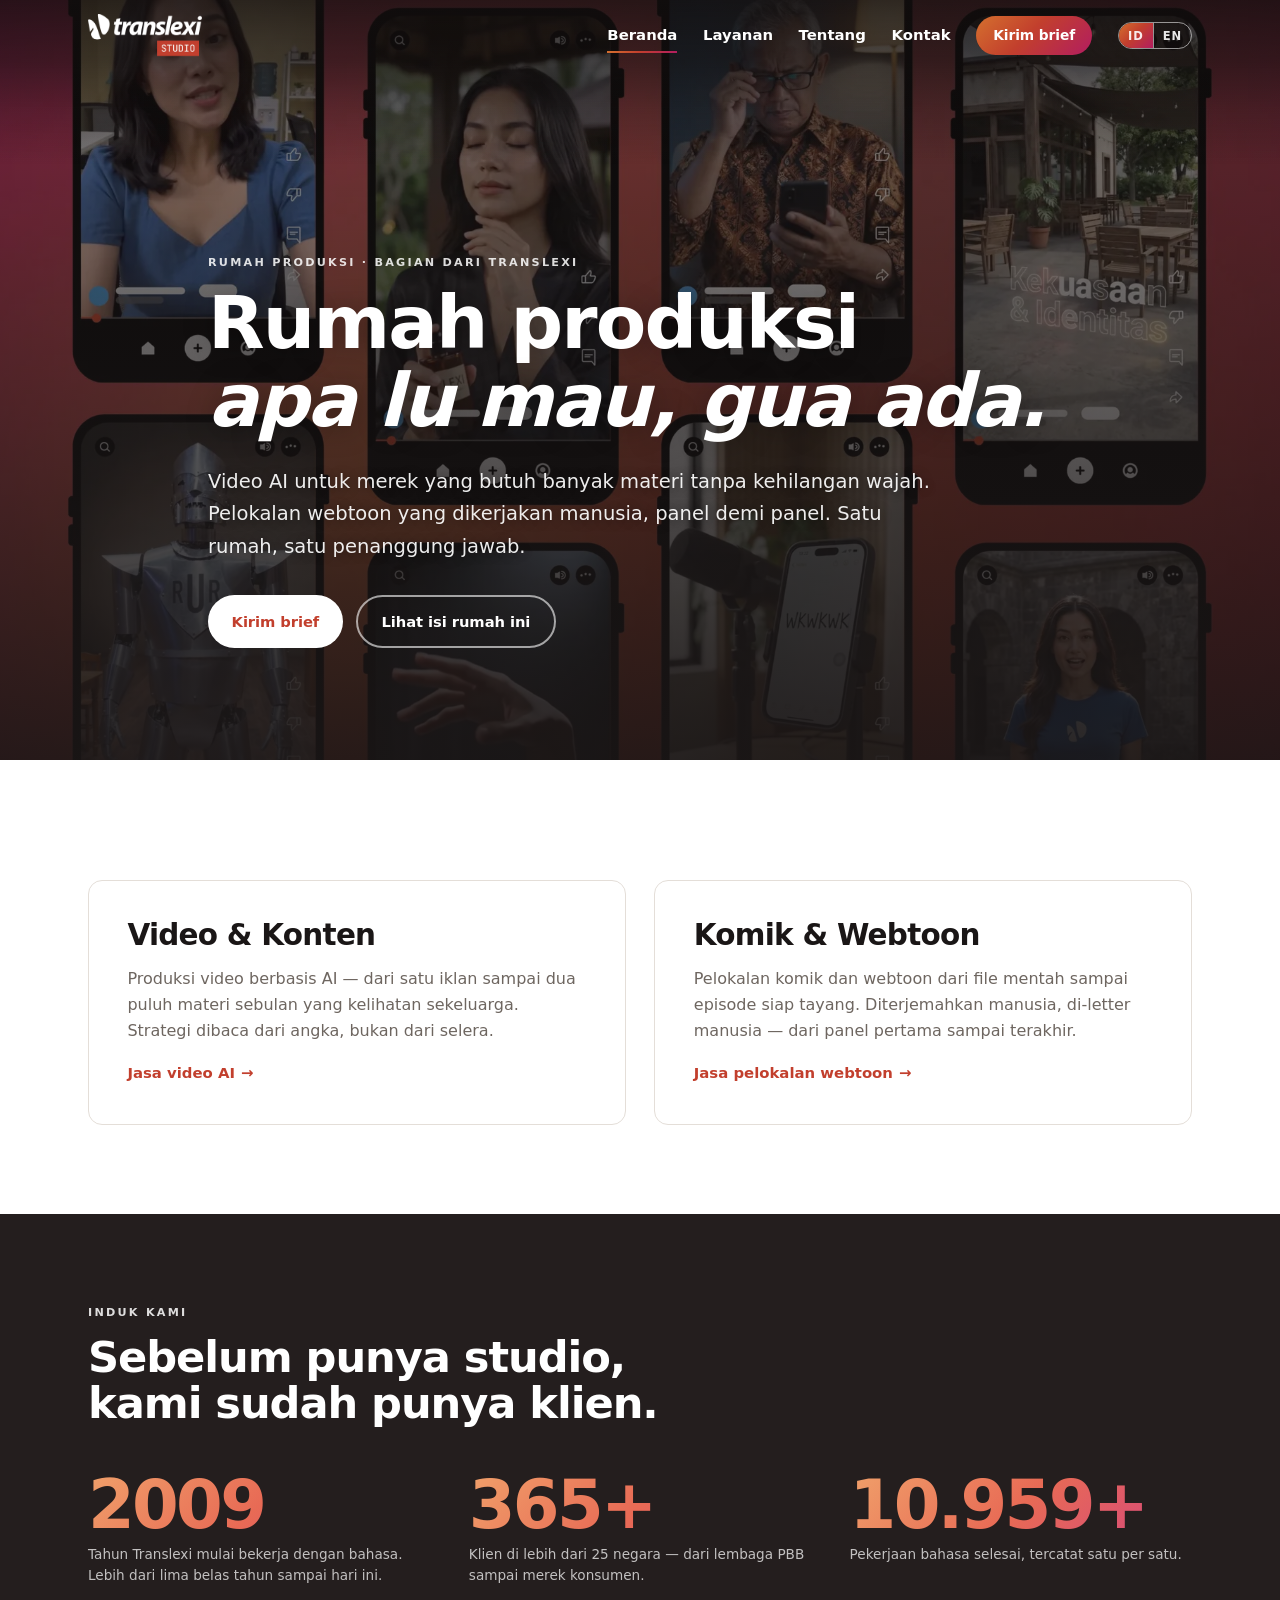
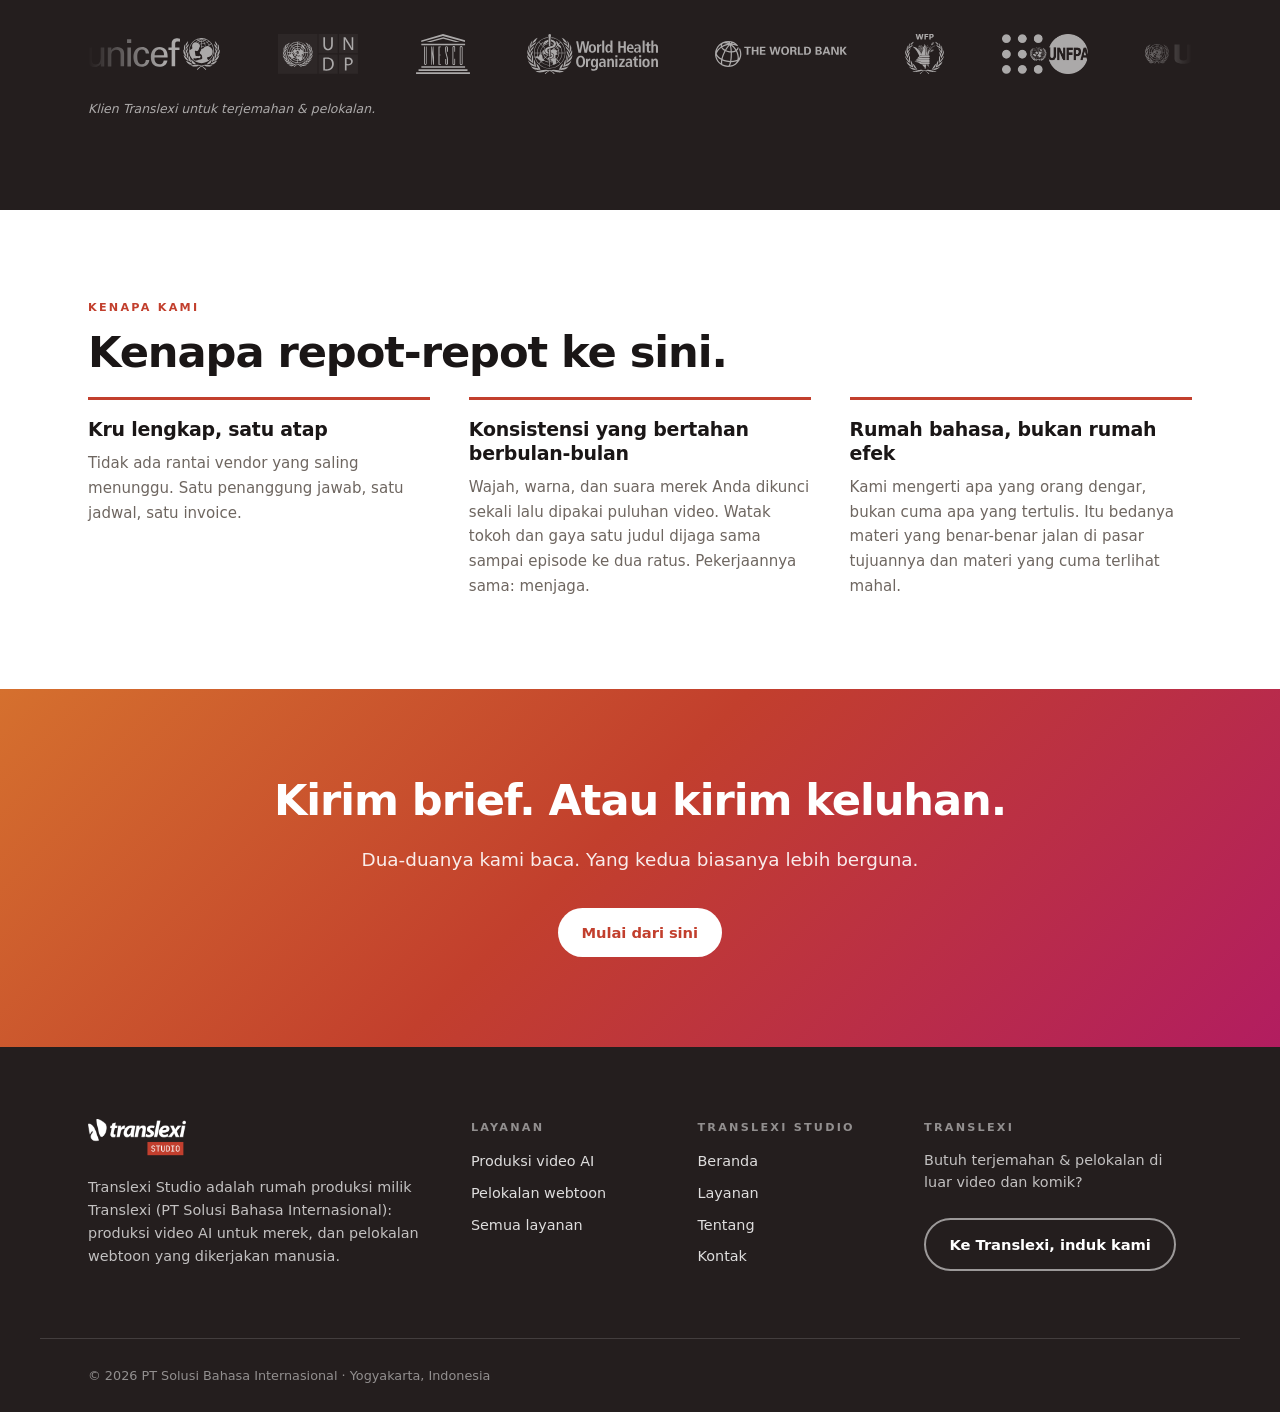
==== index.html @ 46f2ebe4 "deploy: b0332c9ca3ea638f3c6e0026c8ee06485042f31a translexi/studio@b0332c9ca3ea638f3c6e0026c8ee064850" ====
<!DOCTYPE html>
<html lang="id">
<head>
<meta charset="utf-8">
<meta name="viewport" content="width=device-width, initial-scale=1">
<title>Translexi Studio — Rumah Produksi Video AI & Pelokalan Webtoon</title>
<meta name="description" content="Rumah produksi di bawah Translexi: jasa produksi video AI untuk merek — iklan, konten sosial bulanan — dan pelokalan webtoon yang dikerjakan manusia.">
<link rel="canonical" href="https://studio.translexi.id/">
<link rel="alternate" hreflang="id" href="https://studio.translexi.id/">
<link rel="alternate" hreflang="en" href="https://studio.translexi.com/">
<link rel="alternate" hreflang="x-default" href="https://studio.translexi.com/">
<meta property="og:type" content="website">
<meta property="og:site_name" content="Translexi Studio">
<meta property="og:title" content="Translexi Studio — Rumah Produksi Video AI & Pelokalan Webtoon">
<meta property="og:description" content="Rumah produksi di bawah Translexi: jasa produksi video AI untuk merek — iklan, konten sosial bulanan — dan pelokalan webtoon yang dikerjakan manusia.">
<meta property="og:url" content="https://studio.translexi.id/">
<meta property="og:image" content="https://studio.translexi.id/assets/img/og-default.jpg">
<meta property="og:locale" content="id_ID">
<meta property="og:image:width" content="1200">
<meta property="og:image:height" content="630">
<meta property="og:image:alt" content="Translexi Studio — Rumah produksi video AI & pelokalan webtoon">
<meta name="twitter:card" content="summary_large_image">
<meta name="twitter:image" content="https://studio.translexi.id/assets/img/og-default.jpg">
<link rel="icon" type="image/png" href="/assets/img/favicon.png">
<link rel="preload" href="/assets/font/montserrat-var.woff2" as="font" type="font/woff2" crossorigin>
<script>document.documentElement.className+=" js"</script>
<link rel="stylesheet" href="/assets/css/site.css">
<script type="speculationrules">
{"prerender":[{"where":{"and":[{"href_matches":"/*"},{"not":{"href_matches":"/assets/*"}}]},"eagerness":"moderate"}]}
</script>
<script type="application/ld+json">{"@context":"https://schema.org","@graph":[{"@type":"Organization","@id":"https://studio.translexi.id/#organization","name":"Translexi Studio","url":"https://studio.translexi.id/","description":"Rumah produksi video AI & pelokalan webtoon","logo":"https://studio.translexi.id/assets/logo/studio.svg","parentOrganization":{"@type":"Organization","name":"PT Solusi Bahasa Internasional","alternateName":"Translexi","url":"https://translexi.id"},"address":{"@type":"PostalAddress","addressLocality":"Yogyakarta","addressCountry":"ID"},"email":"business@translexi.com","telephone":"+62 274 2884 924","areaServed":"Worldwide","knowsLanguage":["id","en","ko","fr","es"],"sameAs":["https://www.instagram.com/translexi.id/","https://translexi.id"],"image":"https://studio.translexi.id/assets/img/og-default.jpg","inLanguage":"id"}]}</script>
</head>
<body class="hal-hero">
<a class="lompat" href="#isi">Langsung ke isi</a>
<header class="nav" id="nav">
  <div class="wadah nav__baris">
    <a class="nav__logo" href="/" aria-label="Translexi Studio">
      <img class="nav__logo--gelap" src="/assets/logo/studio-dark.webp" alt="Translexi Studio" width="1200" height="463">
<img class="nav__logo--terang" src="/assets/logo/studio.webp" alt="" aria-hidden="true" width="1200" height="463">    </a>
    <nav class="nav__menu" id="menu" aria-label="Navigasi">
      <a href="/" aria-current="page">Beranda</a>
      <a href="/layanan/">Layanan</a>
      <a href="/tentang/">Tentang</a>
      <a href="/kontak/">Kontak</a>
      <a class="tombol tombol--isi nav__cta" href="/kontak/">Kirim brief</a>
      <div class="bahasa" role="group" aria-label="Pilih bahasa">
        <a href="https://studio.translexi.id/" hreflang="id" lang="id" aria-current="true">ID</a>
        <a href="https://studio.translexi.com/" hreflang="en" lang="en">EN</a>
      </div>
    </nav>
    <button class="nav__burger" id="burger" aria-expanded="false" aria-controls="menu" aria-label="Menu"><span></span><span></span><span></span></button>
  </div>
</header>
<main id="isi">

<section class="hero">
  <video class="hero__video" poster="/assets/img/hero-poster.webp" autoplay muted loop playsinline preload="metadata" aria-hidden="true">
    <source src="/assets/video/hero.mp4" type="video/mp4">
  </video>
  <div class="hero__tirai"></div>
  <div class="wadah hero__isi">
    <p class="eyebrow eyebrow--terang">Rumah produksi · bagian dari Translexi</p>
    <h1 class="hero__judul">Rumah produksi<br><em>apa lu mau, gua ada.</em></h1>
    <p class="hero__sub">Video AI untuk merek yang butuh banyak materi tanpa kehilangan wajah. Pelokalan webtoon yang dikerjakan manusia, panel demi panel. Satu rumah, satu penanggung jawab.</p>
    <div class="hero__aksi">
      <a class="tombol tombol--terang" href="/kontak/">Kirim brief</a>
      <a class="tombol tombol--hantu" href="/layanan/">Lihat isi rumah ini</a>
    </div>
  </div>
</section>

<section class="bagian divisi-duo">
  <div class="wadah">
    <p class="eyebrow reveal">Dua divisi, satu standar</p>
    <div class="duo">
      <a class="duo__kartu reveal" href="/layanan/video-ai/">
        <h2>Video & Konten</h2>
        <p>Produksi video berbasis AI — dari satu iklan sampai dua puluh materi sebulan yang kelihatan sekeluarga. Strategi dibaca dari angka, bukan dari selera.</p>
        <span class="duo__cta">Jasa video AI <i aria-hidden="true">→</i></span>
      </a>
      <a class="duo__kartu reveal" href="/layanan/pelokalan-webtoon/">
        <h2>Komik & Webtoon</h2>
        <p>Pelokalan komik dan webtoon dari file mentah sampai episode siap tayang. Diterjemahkan manusia, di-letter manusia — dari panel pertama sampai terakhir.</p>
        <span class="duo__cta">Jasa pelokalan webtoon <i aria-hidden="true">→</i></span>
      </a>
    </div>
  </div>
</section>

<section class="bagian bagian--gelap induk">
  <div class="wadah">
    <p class="eyebrow eyebrow--terang reveal">Induk kami</p>
    <h2 class="reveal">Sebelum punya studio,<br>kami sudah punya klien.</h2>
    <div class="angka-trio">
  <div class="angka reveal">
    <p class="angka__n" data-hitung>2009</p>
    <p class="angka__l">Tahun Translexi mulai bekerja dengan bahasa. Lebih dari lima belas tahun sampai hari ini.</p>
  </div>
  <div class="angka reveal">
    <p class="angka__n" data-hitung>400+</p>
    <p class="angka__l">Klien di lebih dari 25 negara — dari lembaga PBB sampai merek konsumen.</p>
  </div>
  <div class="angka reveal">
    <p class="angka__n" data-hitung>12.000+</p>
    <p class="angka__l">Pekerjaan bahasa selesai, tercatat satu per satu.</p>
  </div>
</div>

    <div class="marquee">
  <div class="marquee__bingkai" aria-label="Klien Translexi untuk terjemahan & pelokalan.">
    <div class="marquee__jalur">
      <div class="marquee__set">
        <img src="/assets/img/clients/unicef.svg" alt="UNICEF"
             decoding="async" height="40" width="120">
        <img src="/assets/img/clients/undp.svg" alt="UNDP"
             decoding="async" height="40" width="120">
        <img src="/assets/img/clients/unesco.svg" alt="UNESCO"
             decoding="async" height="40" width="120">
        <img src="/assets/img/clients/who.svg" alt="WHO"
             decoding="async" height="40" width="120">
        <img src="/assets/img/clients/worldbank.svg" alt="World Bank"
             decoding="async" height="40" width="120">
        <img src="/assets/img/clients/wfp.svg" alt="WFP"
             decoding="async" height="40" width="120">
        <img src="/assets/img/clients/unfpa.webp" alt="UNFPA"
             decoding="async" height="40" width="120">
        <img src="/assets/img/clients/unops.svg" alt="UNOPS"
             decoding="async" height="40" width="120">
        <img src="/assets/img/clients/giz.svg" alt="GIZ"
             decoding="async" height="40" width="120">
        <img src="/assets/img/clients/johnson.svg" alt="Johnson & Johnson"
             decoding="async" height="40" width="120">
        <img src="/assets/img/clients/clarins.svg" alt="Clarins"
             decoding="async" height="40" width="120">
        <img src="/assets/img/clients/chanel.svg" alt="Chanel"
             decoding="async" height="40" width="120">
        <img src="/assets/img/clients/gilead.svg" alt="Gilead Sciences"
             decoding="async" height="40" width="120">
        <img src="/assets/img/clients/grab.svg" alt="Grab"
             decoding="async" height="40" width="120">
        <img src="/assets/img/clients/toyota.svg" alt="Toyota"
             decoding="async" height="40" width="120">
        <img src="/assets/img/clients/autodesk.svg" alt="Autodesk"
             decoding="async" height="40" width="120">
        <img src="/assets/img/clients/harley.svg" alt="Harley-Davidson"
             decoding="async" height="40" width="120">
        <img src="/assets/img/clients/shimano.svg" alt="Shimano"
             decoding="async" height="40" width="120">
        <img src="/assets/img/clients/astra.svg" alt="Astra"
             decoding="async" height="40" width="120">
      </div>
      <div class="marquee__set" aria-hidden="true">
        <img src="/assets/img/clients/unicef.svg" alt=""
             decoding="async" height="40" width="120">
        <img src="/assets/img/clients/undp.svg" alt=""
             decoding="async" height="40" width="120">
        <img src="/assets/img/clients/unesco.svg" alt=""
             decoding="async" height="40" width="120">
        <img src="/assets/img/clients/who.svg" alt=""
             decoding="async" height="40" width="120">
        <img src="/assets/img/clients/worldbank.svg" alt=""
             decoding="async" height="40" width="120">
        <img src="/assets/img/clients/wfp.svg" alt=""
             decoding="async" height="40" width="120">
        <img src="/assets/img/clients/unfpa.webp" alt=""
             decoding="async" height="40" width="120">
        <img src="/assets/img/clients/unops.svg" alt=""
             decoding="async" height="40" width="120">
        <img src="/assets/img/clients/giz.svg" alt=""
             decoding="async" height="40" width="120">
        <img src="/assets/img/clients/johnson.svg" alt=""
             decoding="async" height="40" width="120">
        <img src="/assets/img/clients/clarins.svg" alt=""
             decoding="async" height="40" width="120">
        <img src="/assets/img/clients/chanel.svg" alt=""
             decoding="async" height="40" width="120">
        <img src="/assets/img/clients/gilead.svg" alt=""
             decoding="async" height="40" width="120">
        <img src="/assets/img/clients/grab.svg" alt=""
             decoding="async" height="40" width="120">
        <img src="/assets/img/clients/toyota.svg" alt=""
             decoding="async" height="40" width="120">
        <img src="/assets/img/clients/autodesk.svg" alt=""
             decoding="async" height="40" width="120">
        <img src="/assets/img/clients/harley.svg" alt=""
             decoding="async" height="40" width="120">
        <img src="/assets/img/clients/shimano.svg" alt=""
             decoding="async" height="40" width="120">
        <img src="/assets/img/clients/astra.svg" alt=""
             decoding="async" height="40" width="120">
      </div>
    </div>
  </div>
  <p class="marquee__label">Klien Translexi untuk terjemahan & pelokalan.</p>
</div>

  </div>
</section>

<section class="bagian kenapa">
  <div class="wadah">
    <p class="eyebrow reveal">Kenapa kami</p>
    <h2 class="reveal">Kenapa repot-repot ke sini.</h2>
    <div class="tiga">
      <div class="tiga__blok reveal"><h3>Kru lengkap, satu atap</h3><p>Tidak ada rantai vendor yang saling menunggu. Satu penanggung jawab, satu jadwal, satu invoice.</p></div>
      <div class="tiga__blok reveal"><h3>Konsistensi yang bertahan berbulan-bulan</h3><p>Wajah, warna, dan suara merek Anda dikunci sekali lalu dipakai puluhan video. Watak tokoh dan gaya satu judul dijaga sama sampai episode ke dua ratus. Pekerjaannya sama: menjaga.</p></div>
      <div class="tiga__blok reveal"><h3>Rumah bahasa, bukan rumah efek</h3><p>Kami mengerti apa yang orang dengar, bukan cuma apa yang tertulis. Itu bedanya materi yang benar-benar jalan di pasar tujuannya dan materi yang cuma terlihat mahal.</p></div>
    </div>
  </div>
</section>

<section class="bagian bagian--api cta-band">
  <div class="wadah sempit tengah">
    <h2 class="reveal">Kirim brief. Atau kirim keluhan.</h2>
    <p class="cta-band__sub reveal">Dua-duanya kami baca. Yang kedua biasanya lebih berguna.</p>
    <a class="tombol tombol--terang reveal" href="/kontak/">Mulai dari sini</a>
  </div>
</section>

</main>
<footer class="kaki">
  <div class="wadah kaki__grid">
    <div class="kaki__brand">
      <img src="/assets/logo/studio.webp" alt="Translexi Studio" width="1200" height="463">
      <p>Translexi Studio adalah rumah produksi milik Translexi (PT Solusi Bahasa Internasional): produksi video AI untuk merek, dan pelokalan webtoon yang dikerjakan manusia.</p>
    </div>
    <div class="kaki__kolom">
      <p class="eyebrow">Layanan</p>
      <a href="/layanan/video-ai/">Produksi video AI</a>
      <a href="/layanan/pelokalan-webtoon/">Pelokalan webtoon</a>
      <a href="/layanan/">Semua layanan</a>
    </div>
    <div class="kaki__kolom">
      <p class="eyebrow">Translexi Studio</p>
<a href="/">Beranda</a><a href="/layanan/">Layanan</a><a href="/tentang/">Tentang</a><a href="/kontak/">Kontak</a>    </div>
    <div class="kaki__kolom kaki__induk">
      <p class="eyebrow">Translexi</p>
      <p>Butuh terjemahan & pelokalan di luar video dan komik?</p>
      <a class="tombol tombol--garis" href="https://translexi.id" rel="noopener">Ke Translexi, induk kami</a>
    </div>
  </div>
  <div class="wadah kaki__legal"><p>© 2026 PT Solusi Bahasa Internasional · Yogyakarta, Indonesia</p></div>
</footer>
<script src="/assets/js/site.js" defer></script>
</body>
</html>
---- assets/css/site.css ----
/* ============================================================
   TRANSLEXI STUDIO — site.css
   Token diwarisi dari company profile (gradien api, arang, Montserrat).
   ============================================================ */

@font-face{font-family:'Montserrat';font-style:normal;font-weight:100 900;font-display:swap;
  src:url('/assets/font/montserrat-var.woff2') format('woff2')}
@font-face{font-family:'Montserrat';font-style:italic;font-weight:800;font-display:swap;
  src:url('/assets/font/montserrat-800-italic.woff2') format('woff2')}

:root{
  --api-oranye:#D5702E; --api-merah:#C23F2D; --api-magenta:#B21D60;
  --api:linear-gradient(135deg,var(--api-oranye) 0%,var(--api-merah) 46%,var(--api-magenta) 100%);
  --arang:#241E1E; --tinta:#1A1616; --abu-teks:#6E6660; --abu-garis:#E4DED8;
  --kertas:#FFFFFF; --kertas-hangat:#F7F3EF;
  --wadah:1200px; --sempit:840px;
  --r:14px; --r-kecil:8px;
  --ease:cubic-bezier(.22,.61,.36,1);
  --bayang:0 1px 2px rgba(36,30,30,.04),0 8px 24px rgba(36,30,30,.06);
  --bayang-angkat:0 2px 4px rgba(36,30,30,.06),0 18px 40px rgba(36,30,30,.12);
}

*,*::before,*::after{box-sizing:border-box}
html{-webkit-text-size-adjust:100%;scroll-behavior:smooth}
body{margin:0;font-family:'Montserrat',system-ui,sans-serif;color:var(--tinta);
  background:var(--kertas);font-size:16px;line-height:1.65;-webkit-font-smoothing:antialiased;
  overflow-x:hidden}
img,svg,video{max-width:100%;display:block}
a{color:inherit;text-decoration:none}
h1,h2,h3{margin:0 0 .5em;line-height:1.06;letter-spacing:-.025em;font-weight:800}
h1{font-size:clamp(2.1rem,1.35rem + 3.1vw,3.85rem)}
h2{font-size:clamp(1.65rem,1.15rem + 2.1vw,2.7rem)}
h3{font-size:clamp(1.02rem,.96rem + .28vw,1.2rem);letter-spacing:-.012em;line-height:1.25}
p{margin:0 0 1em}
ol,ul{margin:0;padding:0;list-style:none}

.wadah{width:100%;max-width:var(--wadah);margin-inline:auto;padding-inline:clamp(20px,5vw,48px)}
.wadah.sempit{max-width:var(--sempit)}
.tengah{text-align:center}
.eyebrow{font-size:.7rem;font-weight:700;text-transform:uppercase;letter-spacing:.2em;
  color:var(--api-merah);margin-bottom:1.1em}
.eyebrow--terang{color:rgba(255,255,255,.85)}
.catatan{font-size:.85rem;color:var(--abu-teks);line-height:1.6}
.kotak{display:inline-flex;align-items:center;justify-content:center;min-width:2.1em;height:1.9em;
  padding:0 .6em;background:var(--arang);color:#fff;font-size:.68rem;font-weight:700;
  letter-spacing:.14em;border-radius:4px;margin-bottom:.9em}
.pita{height:5px;width:120px;border:0;margin:2.2rem 0;border-radius:99px;background:var(--api)}
.lompat{position:absolute;left:-9999px;top:0;background:var(--arang);color:#fff;padding:.8em 1.2em;z-index:200}
.lompat:focus{left:8px;top:8px}
:focus-visible{outline:3px solid var(--api-merah);outline-offset:3px;border-radius:3px}

/* ---------- Tombol ---------- */
.tombol{display:inline-flex;align-items:center;justify-content:center;gap:.5em;
  padding:.85em 1.6em;border-radius:99px;font-weight:700;font-size:.92rem;letter-spacing:-.005em;
  transition:transform .25s var(--ease),box-shadow .25s var(--ease),background-color .25s var(--ease),color .25s var(--ease);
  will-change:transform}
.tombol--isi{background:var(--api-merah);color:#fff;background-image:var(--api)}
.tombol--isi:hover{transform:translateY(-2px);box-shadow:0 10px 26px rgba(194,63,45,.32)}
.tombol--terang{background:#fff;color:var(--api-merah)}
.tombol--terang:hover{transform:translateY(-2px);box-shadow:0 10px 30px rgba(0,0,0,.18)}
.tombol--hantu{border:2px solid rgba(255,255,255,.6);color:#fff}
.tombol--hantu:hover{background:rgba(255,255,255,.14);border-color:#fff;transform:translateY(-2px)}
.tombol--garis{border:2px solid var(--arang);color:var(--arang)}
.tombol--garis:hover{background:var(--arang);color:#fff;transform:translateY(-2px)}
.tombol--besar{padding:1.05em 2em;font-size:1rem}

/* ---------- Nav ---------- */
.nav{position:sticky;top:0;z-index:100;background:rgba(255,255,255,.86);
  backdrop-filter:saturate(180%) blur(14px);-webkit-backdrop-filter:saturate(180%) blur(14px);
  border-bottom:1px solid transparent;transition:border-color .3s,box-shadow .3s,padding .3s}
.nav.nav--gulir,.nav.nav--padat{border-bottom-color:var(--abu-garis);
  box-shadow:0 4px 20px rgba(36,30,30,.05)}
.nav__baris{display:flex;align-items:center;justify-content:space-between;gap:1.5rem;
  padding-top:.85rem;padding-bottom:.85rem;transition:padding .3s var(--ease)}
.nav--gulir .nav__baris,.nav--padat .nav__baris{padding-top:.55rem;padding-bottom:.55rem}
.nav__logo img{height:44px;width:auto;transition:height .3s var(--ease)}
.nav--gulir .nav__logo img,.nav--padat .nav__logo img{height:36px}
.nav__menu{display:flex;align-items:center;gap:clamp(1rem,2vw,2rem)}
.nav__menu>a:not(.tombol){position:relative;font-size:.93rem;font-weight:600;padding:.35em 0;color:var(--tinta)}
.nav__menu>a:not(.tombol)::after{content:'';position:absolute;left:0;bottom:0;height:2px;width:100%;
  background:var(--api);transform:scaleX(0);transform-origin:right;transition:transform .35s var(--ease)}
.nav__menu>a:not(.tombol):hover::after,.nav__menu>a[aria-current]::after{transform:scaleX(1);transform-origin:left}
.nav__menu>a[aria-current]{color:var(--api-merah)}
.nav__cta{padding:.6em 1.25em;font-size:.86rem}
/* Pemilih bahasa: menaut ke halaman padanan di domain sebelah (lihat alt_id/alt_en). */
.bahasa{display:inline-flex;align-items:center;border:1.5px solid var(--abu-garis);
  border-radius:99px;overflow:hidden;flex:none}
.bahasa a{padding:.4em .78em;font-size:.72rem;font-weight:700;letter-spacing:.08em;
  color:var(--abu-teks);line-height:1.4;transition:background-color .25s var(--ease),color .25s var(--ease)}
.bahasa a+a{border-left:1.5px solid var(--abu-garis)}
.bahasa a:hover{color:var(--api-merah);background:rgba(194,63,45,.07)}
.bahasa a[aria-current]{background-image:var(--api);color:#fff}
.bahasa a[aria-current]:hover{color:#fff}

.nav__burger{display:none;flex-direction:column;justify-content:center;gap:5px;width:44px;height:44px;
  background:none;border:0;cursor:pointer;padding:0}
.nav__burger span{display:block;height:2px;width:24px;background:var(--tinta);border-radius:2px;
  transition:transform .3s var(--ease),opacity .2s}
.nav__burger[aria-expanded="true"] span:nth-child(1){transform:translateY(7px) rotate(45deg)}
.nav__burger[aria-expanded="true"] span:nth-child(2){opacity:0}
.nav__burger[aria-expanded="true"] span:nth-child(3){transform:translateY(-7px) rotate(-45deg)}
.nav__logo--terang{display:none}

/* Halaman ber-hero: navbar melayang transparan di atas gambar, lalu memadat
   jadi putih saat digulir. Semua warna di dalamnya ikut berbalik agar tetap
   terbaca di atas hero yang gelap. */
body.hal-hero .nav{position:fixed;top:0;left:0;right:0;
  background:transparent;backdrop-filter:none;-webkit-backdrop-filter:none;
  border-bottom-color:transparent;box-shadow:none}
/* Tirai gradien: gelap di puncak, hilang sama sekali di bawah navbar. Tingginya
   sengaja melebihi navbar supaya batasnya tak pernah terlihat sebagai garis —
   terbaca sebagai bayangan alami di gambar, bukan sebagai bilah yang menutup. */
body.hal-hero .nav::before{content:'';position:absolute;inset:0 0 auto;height:230%;
  pointer-events:none;transition:opacity .4s var(--ease);
  background:linear-gradient(180deg,rgba(18,14,14,.78) 0%,rgba(18,14,14,.55) 38%,
    rgba(18,14,14,.24) 68%,transparent 100%)}
body.hal-hero .nav.nav--padat::before{opacity:0}
.nav__baris{position:relative;z-index:1}
body.hal-hero .nav.nav--padat{background:rgba(255,255,255,.9);
  backdrop-filter:saturate(180%) blur(14px);-webkit-backdrop-filter:saturate(180%) blur(14px);
  border-bottom-color:var(--abu-garis);box-shadow:0 4px 20px rgba(36,30,30,.05)}
body.hal-hero .hero{padding-top:calc(var(--nav-h,74px) + clamp(3rem,8vw,5.5rem))}

body.hal-hero .nav:not(.nav--padat) .nav__logo--gelap{display:none}
body.hal-hero .nav:not(.nav--padat) .nav__logo--terang{display:block}
body.hal-hero .nav:not(.nav--padat) .nav__menu>a:not(.tombol){color:#fff}
body.hal-hero .nav:not(.nav--padat) .nav__menu>a[aria-current]{color:#fff}
body.hal-hero .nav:not(.nav--padat) .bahasa{border-color:rgba(255,255,255,.55)}
body.hal-hero .nav:not(.nav--padat) .bahasa a{color:rgba(255,255,255,.9)}
body.hal-hero .nav:not(.nav--padat) .bahasa a+a{border-left-color:rgba(255,255,255,.55)}
body.hal-hero .nav:not(.nav--padat) .bahasa a:hover{color:#fff;background:rgba(255,255,255,.18)}
body.hal-hero .nav:not(.nav--padat) .nav__burger span{background:#fff}

/* ---------- Bagian ---------- */
.bagian{padding-block:clamp(3.5rem,7vw,6.5rem)}
.bagian--kertas{background:var(--kertas-hangat)}
.bagian--gelap{background:var(--arang);color:#fff}
.bagian--gelap h2,.bagian--gelap h3{color:#fff}
.bagian--api{background-image:var(--api);color:#fff}
.bagian--api h2,.bagian--api h3{color:#fff}

/* ---------- Hero ---------- */
.hero{position:relative;display:flex;align-items:flex-end;min-height:min(88vh,760px);
  padding-block:clamp(4rem,10vw,7rem);overflow:hidden;background:var(--arang);color:#fff}
.hero__video{position:absolute;inset:0;width:100%;height:100%;object-fit:cover;z-index:0}
.hero__tirai{position:absolute;inset:0;z-index:1;
  background:linear-gradient(180deg,rgba(26,22,22,.42) 0%,rgba(26,22,22,.66) 44%,rgba(26,22,22,.93) 100%)}
.hero__isi{position:relative;z-index:2;max-width:960px}
.hero__judul{font-size:clamp(2.35rem,1.15rem + 5vw,4.6rem);margin-bottom:.35em;
  text-shadow:0 2px 30px rgba(0,0,0,.3)}
.hero__judul em{font-style:italic;font-weight:800}
.hero__sub{font-size:clamp(1rem,.94rem + .45vw,1.22rem);max-width:60ch;color:rgba(255,255,255,.92);
  margin-bottom:2rem;text-shadow:0 1px 12px rgba(0,0,0,.45)}
.hero__aksi{display:flex;flex-wrap:wrap;gap:.85rem}

/* ---------- Kepala halaman ---------- */
.kepala{padding-top:clamp(3rem,6vw,5.5rem);padding-bottom:clamp(1.5rem,3vw,2.5rem)}
.kepala--api{background-image:var(--api);color:#fff;
  padding-bottom:clamp(3rem,6vw,5rem)}
.kepala--api h1{color:#fff}
.kepala--divisi h1{max-width:18ch}
.remah{display:flex;flex-wrap:wrap;align-items:center;gap:.5em;margin-bottom:1.2rem;
  font-size:.78rem;color:var(--abu-teks)}
.remah a{transition:color .25s}
.remah a:hover{color:var(--api-merah);text-decoration:underline;text-underline-offset:3px}
.remah span[aria-hidden]{opacity:.45}
.remah [aria-current]{color:var(--tinta);font-weight:600}
.kepala__intro{font-size:clamp(1rem,.95rem + .35vw,1.16rem);color:var(--abu-teks);max-width:65ch}
.kepala--api .kepala__intro{color:rgba(255,255,255,.9)}

.kepala + .bagian{padding-top:clamp(2rem,4vw,3.2rem)}

/* ---------- Duo divisi (home) ---------- */
.duo{display:grid;grid-template-columns:repeat(2,1fr);gap:clamp(1rem,2.5vw,1.8rem)}
.duo__kartu{position:relative;display:flex;flex-direction:column;padding:clamp(1.6rem,3vw,2.4rem);
  border:1px solid var(--abu-garis);border-radius:var(--r);background:#fff;overflow:hidden;
  transition:transform .35s var(--ease),box-shadow .35s var(--ease),border-color .35s}
.duo__kartu::before{content:'';position:absolute;inset:0 0 auto;height:4px;background:var(--api);
  transform:scaleX(0);transform-origin:left;transition:transform .45s var(--ease)}
.duo__kartu:hover{transform:translateY(-5px);box-shadow:var(--bayang-angkat);border-color:transparent}
.duo__kartu:hover::before{transform:scaleX(1)}
.duo__kartu h2{font-size:clamp(1.4rem,1.2rem + .8vw,1.9rem)}
.duo__kartu p{color:var(--abu-teks);flex:1}
.duo__cta{font-weight:700;color:var(--api-merah);font-size:.93rem;display:inline-flex;align-items:center;gap:.4em}
.duo__cta i{font-style:normal;transition:transform .3s var(--ease)}
.duo__kartu:hover .duo__cta i{transform:translateX(5px)}

/* ---------- Angka ---------- */
.angka-trio{display:grid;grid-template-columns:repeat(3,1fr);gap:clamp(1rem,3vw,2.5rem);
  margin-block:clamp(2rem,4vw,3rem)}
.angka__n{font-size:clamp(2.4rem,1.4rem + 3.6vw,4.2rem);font-weight:900;line-height:.95;
  letter-spacing:-.04em;margin-bottom:.35rem;
  background-image:var(--api);-webkit-background-clip:text;background-clip:text;color:transparent}
.bagian--gelap .angka__n{background-image:linear-gradient(135deg,#F0A06A 0%,#E86A55 50%,#D4467E 100%)}
.angka__l{font-size:.85rem;line-height:1.55;color:var(--abu-teks);margin:0}
.bagian--gelap .angka__l{color:rgba(255,255,255,.72)}

/* ---------- Marquee logo klien ---------- */
.marquee{margin-top:clamp(1.5rem,3vw,2.5rem)}
.marquee__bingkai{overflow:hidden;
  --tepi:linear-gradient(90deg,transparent,#000 7%,#000 93%,transparent);
  -webkit-mask-image:var(--tepi);mask-image:var(--tepi)}
.marquee__jalur{display:flex;width:max-content;animation:geser 46s linear infinite}
.marquee__bingkai:hover .marquee__jalur,
.marquee__bingkai:focus-within .marquee__jalur{animation-play-state:paused}
.marquee__set{display:flex;align-items:center;gap:clamp(2rem,4.5vw,4rem);
  padding-right:clamp(2rem,4.5vw,4rem)}
.marquee__set img{height:40px;width:auto;max-width:132px;object-fit:contain;flex:none;
  filter:brightness(0) invert(1);opacity:.62;
  transition:opacity .35s var(--ease),transform .35s var(--ease)}
.marquee__set img:hover{opacity:1;transform:scale(1.06)}
@keyframes geser{from{transform:translateX(0)}to{transform:translateX(-50%)}}
.marquee__label{margin:1.6rem 0 0;font-size:.78rem;color:rgba(255,255,255,.62);font-style:italic}
.bagian:not(.bagian--gelap) .marquee__set img{filter:grayscale(1);opacity:.55}
.bagian:not(.bagian--gelap) .marquee__set img:hover{filter:none;opacity:1}
.bagian:not(.bagian--gelap) .marquee__label{color:var(--abu-teks)}

/* ---------- Tiga blok ---------- */
.tiga{display:grid;grid-template-columns:repeat(3,1fr);gap:clamp(1.4rem,3vw,2.6rem)}
.tiga__blok{border-top:3px solid var(--api-merah);padding-top:1.1rem}
.bagian--gelap .tiga__blok{border-top-color:rgba(255,255,255,.4)}
.tiga--nomor .tiga__blok{border-top:0;padding-top:0}
.tiga__blok p{color:var(--abu-teks);font-size:.94rem;margin:0}
.bagian--gelap .tiga__blok p{color:rgba(255,255,255,.78)}

/* ---------- Layanan (services) ---------- */
.kepala--besar h1{font-size:clamp(2.4rem,1.5rem + 3.6vw,4.2rem);max-width:14ch}
.kepala--besar .kepala__intro{font-size:clamp(1.05rem,.98rem + .45vw,1.25rem);max-width:56ch}
.bagian--rapat{padding-top:clamp(1.5rem,3vw,2.5rem)}

.divisi-kartu{position:relative;background:#fff;border:1px solid var(--abu-garis);
  border-radius:var(--r);padding:clamp(1.6rem,3.4vw,2.8rem);overflow:hidden;
  transition:box-shadow .4s var(--ease),border-color .4s var(--ease)}
.divisi-kartu::before{content:'';position:absolute;inset:0 0 auto;height:5px;background:var(--api)}
.divisi-kartu:hover{box-shadow:var(--bayang-angkat);border-color:transparent}
.divisi-kartu+.divisi-kartu{margin-top:clamp(1.2rem,2.5vw,2rem)}
.divisi-kartu__kepala{display:grid;grid-template-columns:auto 1fr;
  gap:clamp(1rem,2.5vw,2rem);align-items:start;padding-bottom:1.4rem;
  border-bottom:1px solid var(--abu-garis)}
.divisi-kartu__no{font-size:clamp(2.6rem,1.6rem + 3.4vw,4.4rem);font-weight:900;line-height:.85;
  letter-spacing:-.05em;background-image:var(--api);-webkit-background-clip:text;
  background-clip:text;color:transparent;opacity:.9}
.divisi-kartu__kepala h2{font-size:clamp(1.6rem,1.25rem + 1.6vw,2.4rem);margin-bottom:.25em}
.divisi-kartu__ket{margin:0;color:var(--abu-teks);font-size:clamp(.96rem,.93rem + .2vw,1.06rem);
  max-width:52ch}

.layanan-baris{margin:.4rem 0 0}
.layanan-baris li{display:grid;grid-template-columns:auto 1fr;gap:0 clamp(1rem,2.2vw,1.8rem);
  padding:1.15rem 0;border-bottom:1px solid var(--abu-garis);
  transition:padding-left .3s var(--ease)}
.layanan-baris li:hover{padding-left:.55rem}
.layanan-baris__no{font-size:.68rem;font-weight:700;letter-spacing:.14em;color:var(--api-merah);
  padding-top:.35em}
.layanan-baris h3{margin-bottom:.18em}
.layanan-baris p{margin:0;color:var(--abu-teks);font-size:.93rem}

.divisi-kartu__kaki{display:flex;flex-wrap:wrap;align-items:center;justify-content:space-between;
  gap:1.2rem;padding-top:1.6rem}
.divisi-kartu__bukti{margin:0;font-size:.86rem;color:var(--abu-teks);max-width:46ch;font-style:italic}
.divisi-kartu__kaki .tombol i{font-style:normal;transition:transform .3s var(--ease)}
.divisi-kartu__kaki .tombol:hover i{transform:translateX(4px)}

/* ---------- Meja (video sub-layanan) ---------- */
.meja{display:grid;grid-template-columns:repeat(2,1fr);gap:clamp(1.2rem,2.5vw,2rem)}
.meja__kartu{padding:clamp(1.4rem,2.6vw,2rem);border:1px solid var(--abu-garis);border-radius:var(--r);
  background:#fff;transition:transform .35s var(--ease),box-shadow .35s var(--ease)}
.meja__kartu:hover{transform:translateY(-4px);box-shadow:var(--bayang-angkat)}
.meja__kartu h2{font-size:clamp(1.15rem,1.05rem + .5vw,1.45rem)}
.meja__kartu p{color:var(--abu-teks);font-size:.94rem;margin:0}

/* ---------- Galeri ---------- */
.galeri__gulir{display:grid;grid-template-columns:repeat(6,1fr);
  gap:clamp(.8rem,1.6vw,1.2rem);margin-block:1.8rem}
.galeri__gulir>*{scroll-snap-align:start}
.galeri__grid{display:grid;grid-template-columns:repeat(2,1fr);gap:clamp(1rem,2vw,1.6rem);margin-block:1.8rem}
.kartu-video__bingkai{position:relative;aspect-ratio:9/16;border-radius:var(--r);overflow:hidden;
  background:linear-gradient(150deg,#EDE7E1,#DCD3CB);display:grid;place-items:center;
  transition:transform .35s var(--ease),box-shadow .35s var(--ease)}
.kartu-video:hover .kartu-video__bingkai{transform:translateY(-4px) scale(1.014);box-shadow:var(--bayang-angkat)}
.kartu-panel__bingkai{position:relative;aspect-ratio:4/3;border-radius:var(--r);overflow:hidden;
  background:linear-gradient(150deg,#EDE7E1,#DCD3CB);display:grid;place-items:center;
  transition:transform .35s var(--ease),box-shadow .35s var(--ease)}
.kartu-panel:hover .kartu-panel__bingkai{transform:translateY(-4px);box-shadow:var(--bayang-angkat)}
.ph{margin:0}
.ph__ikon{font-size:1.6rem;color:#fff;background:var(--api-merah);width:54px;height:54px;
  border-radius:50%;display:grid;place-items:center;background-image:var(--api);
  box-shadow:0 8px 22px rgba(194,63,45,.3);transition:transform .35s var(--ease)}
.kartu-video:hover .ph__ikon{transform:scale(1.12)}
.ph__label{position:absolute;bottom:10px;left:10px;font-size:.62rem;font-weight:700;letter-spacing:.14em;
  color:var(--abu-teks);background:rgba(255,255,255,.85);padding:.35em .7em;border-radius:4px}

/* ---------- Keluaran & beda ---------- */
.keluaran{margin-top:clamp(1.5rem,3vw,2.5rem);padding-top:1.6rem;border-top:1px solid var(--abu-garis)}
.keluaran__daftar{font-weight:700;font-size:clamp(1rem,.95rem + .4vw,1.18rem);line-height:1.6;margin:0}
.beda__kotak{background:var(--kertas-hangat);border-left:5px solid var(--api-merah);
  padding:clamp(1.4rem,3vw,2.2rem);border-radius:0 var(--r) var(--r) 0}
.beda__kotak p:last-child{margin:0;color:var(--abu-teks);font-size:.95rem}

/* ---------- Video proses webtoon ---------- */
.proses-video__grid{display:grid;grid-template-columns:1fr minmax(240px,340px);
  gap:clamp(1.5rem,4vw,3.5rem);align-items:center}
.proses-video__teks p{color:var(--abu-teks);margin:0}
.proses-video__bingkai video{width:100%;aspect-ratio:9/16;object-fit:cover;border-radius:var(--r);
  background:#000;box-shadow:var(--bayang-angkat)}

/* ---------- Proses (langkah) ---------- */
.proses__daftar{margin-top:clamp(1.6rem,3vw,2.4rem)}
.proses__baris{display:grid;grid-template-columns:auto 1fr;gap:.3rem clamp(1rem,2.5vw,2rem);
  padding:clamp(1rem,2vw,1.5rem) 0;border-top:1px solid rgba(255,255,255,.28)}
.proses__baris:first-child{border-top:0}
.proses__no{font-size:clamp(1.1rem,1rem + .5vw,1.5rem);font-weight:900;opacity:.55;letter-spacing:-.02em}
.proses__baris h3{display:flex;flex-wrap:wrap;align-items:center;gap:.7em;margin-bottom:.25em}
.proses__baris p{margin:0;color:rgba(255,255,255,.82);font-size:.94rem}
.proses__gate{font-size:.6rem;font-weight:700;letter-spacing:.14em;text-transform:uppercase;
  border:1.5px solid rgba(255,255,255,.75);padding:.35em .7em;border-radius:99px;white-space:nowrap}

/* ---------- FAQ ---------- */
.faq__daftar{margin-top:1.8rem}
.faq__item{border-top:1px solid var(--abu-garis)}
.faq__item:last-child{border-bottom:1px solid var(--abu-garis)}
.faq__item summary{list-style:none;cursor:pointer;padding:1.15rem 2.5rem 1.15rem 0;position:relative;
  font-weight:700;font-size:1.02rem;letter-spacing:-.012em;transition:color .25s}
.faq__item summary::-webkit-details-marker{display:none}
.faq__item summary:hover{color:var(--api-merah)}
.faq__item summary::after{content:'+';position:absolute;right:.3rem;top:50%;translate:0 -50%;
  font-size:1.5rem;font-weight:400;color:var(--api-merah);transition:rotate .3s var(--ease)}
.faq__item[open] summary::after{rotate:45deg}
.faq__item p{margin:0 0 1.3rem;color:var(--abu-teks);font-size:.95rem;max-width:70ch}

/* ---------- Jembatan (about) ---------- */
.jembatan__badan p{font-size:clamp(1rem,.95rem + .35vw,1.12rem)}
.jembatan__rumus{display:grid;grid-template-columns:repeat(2,1fr);gap:clamp(1.2rem,3vw,2.5rem)}
.rumus{font-size:clamp(1.1rem,1rem + .6vw,1.5rem);font-weight:800;letter-spacing:-.02em;margin:0}
.mitra{margin-top:clamp(2rem,4vw,3rem);padding-top:1.6rem;border-top:1px solid rgba(255,255,255,.2)}
.mitra__nama{font-size:.92rem;color:rgba(255,255,255,.8);margin:0}

/* ---------- Kru ---------- */
.pita-divisi{display:flex;align-items:center;gap:1rem;margin:clamp(2rem,4vw,3rem) 0 1.5rem}
.pita-divisi span{font-size:.7rem;font-weight:700;text-transform:uppercase;letter-spacing:.2em;
  color:var(--api-merah);white-space:nowrap}
.pita-divisi i{flex:1;height:2px;background:var(--api);opacity:.35;border-radius:99px}
.kru__grid{display:grid;grid-template-columns:repeat(3,1fr);gap:clamp(1.2rem,2.5vw,2rem)}
.kru__kartu{padding:1.4rem;border:1px solid var(--abu-garis);border-radius:var(--r);background:#fff;
  transition:transform .35s var(--ease),box-shadow .35s var(--ease),border-color .35s}
.kru__kartu:hover{transform:translateY(-4px);box-shadow:var(--bayang-angkat);border-color:transparent}
.kru__kartu p{margin:0;color:var(--abu-teks);font-size:.9rem}
.kru__kartu s{opacity:.55}

/* ---------- Silang (CTA induk) ---------- */
.silang__kotak{display:flex;flex-wrap:wrap;align-items:center;justify-content:space-between;
  gap:1.5rem;padding:clamp(1.6rem,3vw,2.4rem);background:var(--kertas-hangat);border-radius:var(--r)}
.silang__kotak h2{font-size:clamp(1.2rem,1.05rem + .7vw,1.6rem);margin-bottom:.3em}
.silang__kotak p{margin:0;color:var(--abu-teks);font-size:.94rem;max-width:58ch}
.silang__kotak>div{flex:1 1 320px}

/* ---------- CTA band ---------- */
.cta-band__sub{font-size:clamp(1rem,.95rem + .35vw,1.15rem);color:rgba(255,255,255,.9);
  max-width:52ch;margin-inline:auto;margin-bottom:2rem}

/* ---------- Kontak ---------- */
.kontak__grid{display:grid;grid-template-columns:1.05fr .95fr;gap:clamp(2rem,5vw,4.5rem);align-items:start}
.langkah{counter-reset:l;margin-bottom:2.2rem}
.langkah li{counter-increment:l;position:relative;padding:0 0 1.1rem 3rem;font-size:1.02rem}
.langkah li::before{content:counter(l,decimal-leading-zero);position:absolute;left:0;top:0;
  font-weight:900;font-size:.95rem;color:var(--api-merah);letter-spacing:.06em}
.kontak__brief{padding-top:1.5rem;margin-bottom:1.8rem;border-top:1px solid var(--abu-garis)}
.kontak__brief p:last-child{margin:0;color:var(--abu-teks);font-size:.94rem;max-width:60ch}
.kontak__utama{padding-top:1.6rem;border-top:1px solid var(--abu-garis)}
.kontak__utama .catatan{margin-top:1rem;max-width:46ch}
.kontak__daftar{display:grid;grid-template-columns:auto 1fr;gap:.9rem 1.5rem;margin:0 0 2.4rem;align-items:baseline}
.kontak__daftar dt{font-size:.68rem;font-weight:700;text-transform:uppercase;letter-spacing:.16em;
  color:var(--abu-teks)}
.kontak__daftar dd{margin:0;font-weight:700;font-size:1rem}
.kontak__daftar dd a{transition:color .25s}
.kontak__daftar dd a:hover{color:var(--api-merah)}
.kontak__qr{display:flex;align-items:center;gap:1.2rem;padding-top:1.6rem;border-top:1px solid var(--abu-garis)}
.kontak__qr svg{width:104px;height:104px;border-radius:var(--r-kecil);flex:none}
.kontak__qr .catatan{margin:0}

/* ---------- Footer ---------- */
.kaki{background:var(--arang);color:rgba(255,255,255,.72);padding-top:clamp(3rem,6vw,4.5rem);
  font-size:.9rem}
.kaki__grid{display:grid;grid-template-columns:1.5fr .8fr .8fr 1.2fr;gap:clamp(1.8rem,4vw,3rem)}
.kaki__brand img{height:38px;width:auto;margin-bottom:1.2rem}
.kaki__brand p{max-width:38ch;line-height:1.6}
.kaki__kolom{display:flex;flex-direction:column;align-items:flex-start;gap:.5rem}
.kaki__kolom .eyebrow{color:rgba(255,255,255,.5);margin:0 0 .3rem}
.kaki__kolom .eyebrow:not(:first-child){margin-top:1rem}
.kaki__kolom a:not(.tombol){color:rgba(255,255,255,.85);transition:color .25s}
.kaki__kolom a:not(.tombol):hover{color:#fff;text-decoration:underline;text-underline-offset:4px}
.kaki__induk p{margin-bottom:1rem;line-height:1.55}
.kaki__induk .tombol--garis{border-color:rgba(255,255,255,.55);color:#fff}
.kaki__induk .tombol--garis:hover{background:#fff;color:var(--arang);border-color:#fff}
.kaki__legal{margin-top:clamp(2.5rem,5vw,3.5rem);padding-block:1.6rem;
  border-top:1px solid rgba(255,255,255,.14)}
.kaki__legal p{margin:0;font-size:.8rem;color:rgba(255,255,255,.5)}

/* ---------- Reveal + view transition ---------- */
/* Animasi masuk hanya dipasang KALAU JavaScript hidup (kelas .js disuntik di
   <head>). Tanpa itu, .reveal tak pernah menyembunyikan apa pun — konten tidak
   boleh bergantung pada JS untuk sekadar terlihat. */
.js .reveal{opacity:0;transform:translateY(18px);
  transition:opacity .65s var(--ease),transform .65s var(--ease)}
.js .reveal.tampil{opacity:1;transform:none}
@view-transition{navigation:auto}
::view-transition-old(root){animation:keluar .18s ease both}
::view-transition-new(root){animation:masuk .3s var(--ease) both}
@keyframes keluar{to{opacity:0}}
@keyframes masuk{from{opacity:0;transform:translateY(8px)}}

/* ============================================================
   TABLET  ≤1024
   ============================================================ */
@media (max-width:1024px){
  .kaki__grid{grid-template-columns:1fr 1fr}
  .kaki__brand{grid-column:1/-1}
  .divisi-blok{grid-template-columns:1fr;gap:1.5rem}
  .kru__grid{grid-template-columns:repeat(2,1fr)}
  .proses-video__grid{grid-template-columns:1fr minmax(200px,280px)}
  .galeri__gulir{grid-template-columns:repeat(3,1fr)}
  .kontak__grid{grid-template-columns:1fr;gap:2.5rem}
  .kontak__kanan{padding-top:2rem;border-top:1px solid var(--abu-garis)}
}

/* ============================================================
   MOBILE  ≤720
   ============================================================ */
@media (max-width:720px){
  .nav__burger{display:flex}
  .nav__menu{position:fixed;inset:0 0 auto;top:var(--nav-h,62px);flex-direction:column;
    align-items:stretch;gap:0;background:#fff;border-bottom:1px solid var(--abu-garis);
    padding:.5rem clamp(20px,5vw,48px) 1.5rem;box-shadow:0 20px 40px rgba(36,30,30,.1);
    transform:translateY(-14px);opacity:0;visibility:hidden;
    transition:transform .3s var(--ease),opacity .25s,visibility .25s}
  .nav__menu.buka{transform:none;opacity:1;visibility:visible}
  .nav__menu>a:not(.tombol){padding:.95em 0;border-bottom:1px solid var(--abu-garis);font-size:1.05rem}
  .nav__menu>a:not(.tombol)::after{display:none}
  .nav__cta{margin-top:1.1rem;justify-content:center;padding:.9em 1.5em;font-size:.95rem}
  .bahasa{align-self:center;margin-top:1.1rem}
  .bahasa a{padding:.62em 1.15em;font-size:.8rem}

  .hero{min-height:auto;padding-top:clamp(3rem,12vw,4.5rem)}
  .hero__sub{font-size:1rem}
  .hero__aksi .tombol{flex:1 1 100%}

  .duo,.tiga,.meja,.galeri__grid,.jembatan__rumus,.kru__grid,.angka-trio{grid-template-columns:1fr}
  .angka-trio{gap:0}
  .angka{display:block;padding:1.15rem 0;border-top:1px solid rgba(255,255,255,.16)}
  .angka:first-child{border-top:0;padding-top:0}
  .angka__n{font-size:2.5rem;line-height:1;margin:0 0 .3rem}
  .angka__l{max-width:34ch}
  .bagian:not(.bagian--gelap) .angka{border-top-color:var(--abu-garis)}
  .proses-video__grid{grid-template-columns:1fr}
  .proses-video__bingkai{max-width:300px;margin-inline:auto}
  .galeri__gulir{grid-template-columns:none;grid-auto-flow:column;
    grid-auto-columns:min(62vw,220px);overflow-x:auto;scroll-snap-type:x mandatory;
    padding-bottom:1rem;scrollbar-width:thin}
  .proses__baris{grid-template-columns:1fr;gap:.15rem}
  .proses__no{font-size:.85rem;letter-spacing:.1em}
  .divisi-kartu__kepala{grid-template-columns:1fr;gap:.4rem}
  .divisi-kartu__no{font-size:2.2rem}
  .divisi-kartu__kaki{flex-direction:column;align-items:flex-start}
  .divisi-kartu__kaki .tombol{width:100%}
  .silang__kotak{flex-direction:column;align-items:flex-start}
  .silang__kotak .tombol{width:100%}
  .kontak__qr{flex-direction:column;align-items:flex-start}
  .kaki__grid{grid-template-columns:1fr;gap:2rem}
  .marquee__set{gap:2.2rem;padding-right:2.2rem}
  .marquee__set img{height:30px;max-width:110px}
  .marquee__jalur{animation-duration:34s}
}

/* ---------- Aksesibilitas gerak ---------- */
@media (prefers-reduced-motion:reduce){
  *,*::before,*::after{animation-duration:.001ms!important;animation-iteration-count:1!important;
    transition-duration:.001ms!important;scroll-behavior:auto!important}
  .js .reveal{opacity:1;transform:none}
  .marquee__jalur{animation:none;transform:none}
  .marquee__bingkai{-webkit-mask-image:none;mask-image:none;overflow-x:auto}
  @view-transition{navigation:none}
}

/* ---------- Cetak ---------- */
@media print{
  .nav,.kaki,.hero__video,.cta-band{display:none}
  body{color:#000}
  .bagian--api,.bagian--gelap{background:none!important;color:#000!important}
}
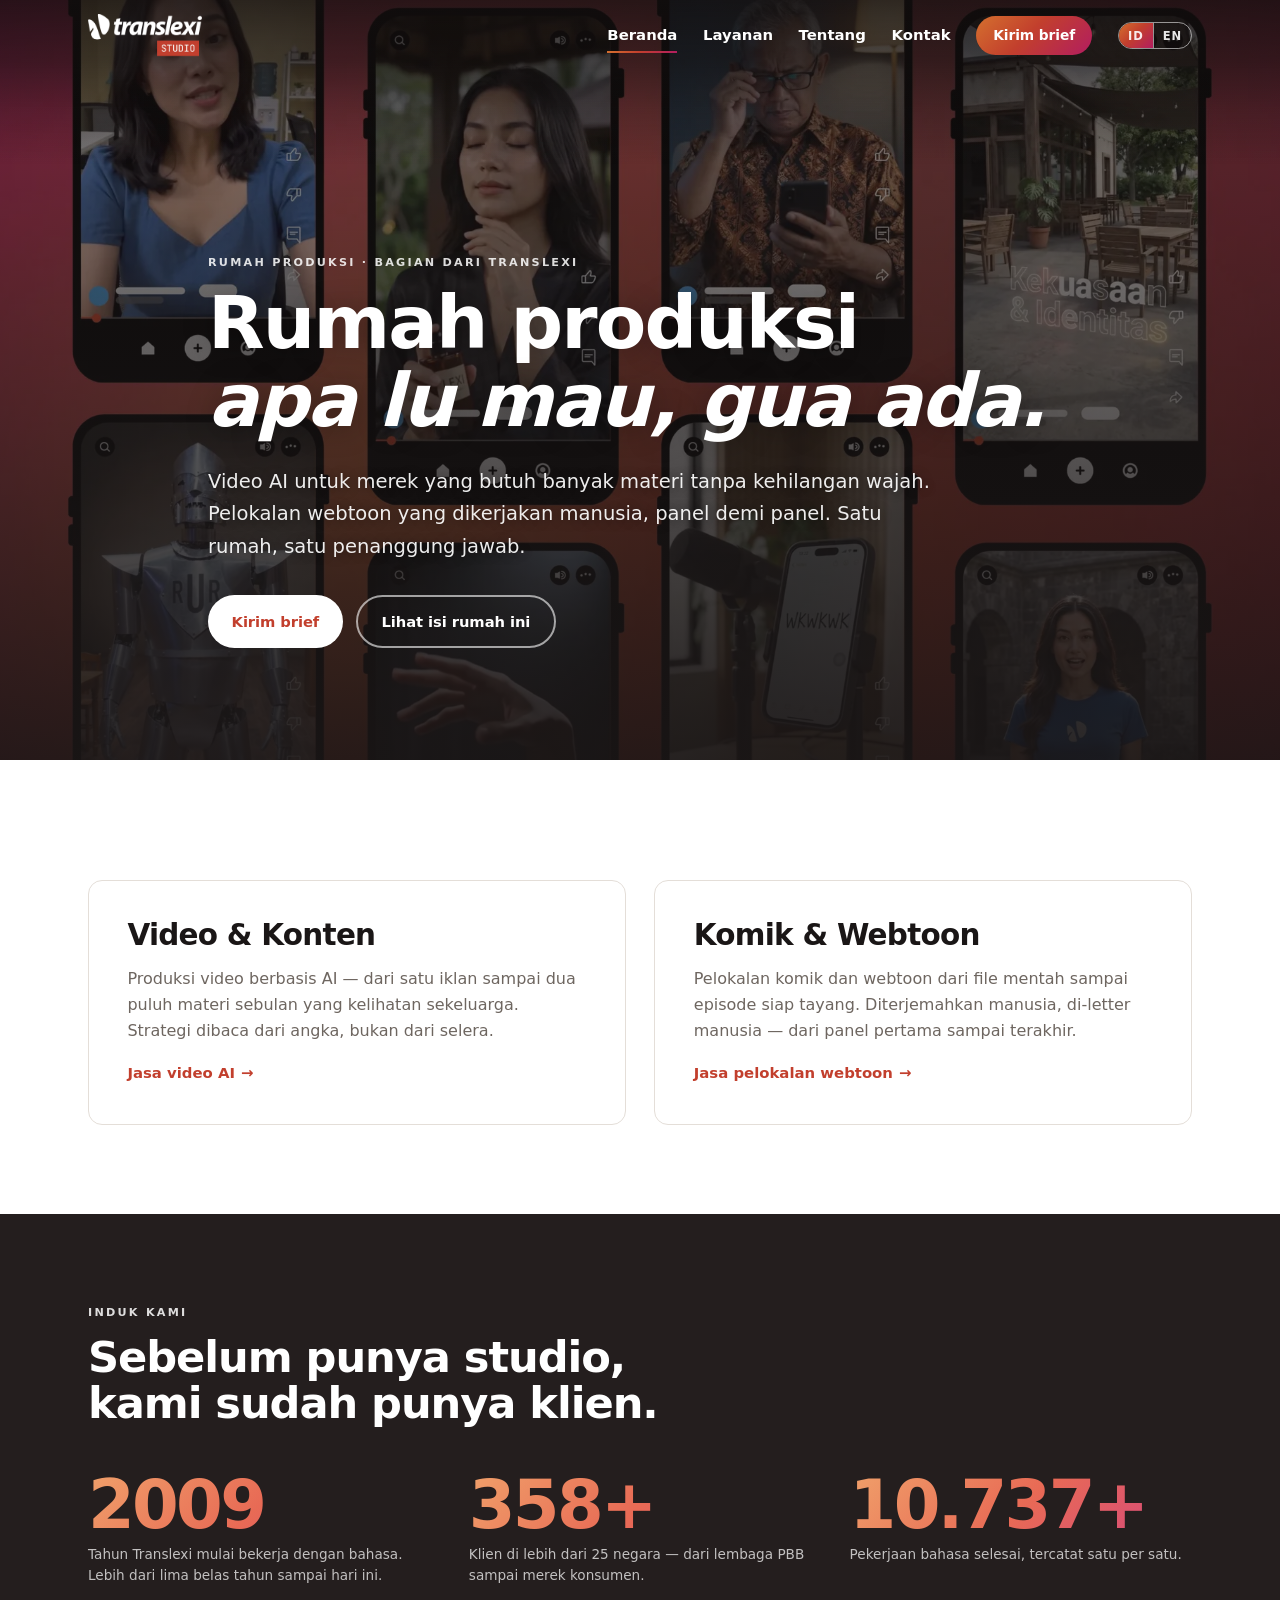
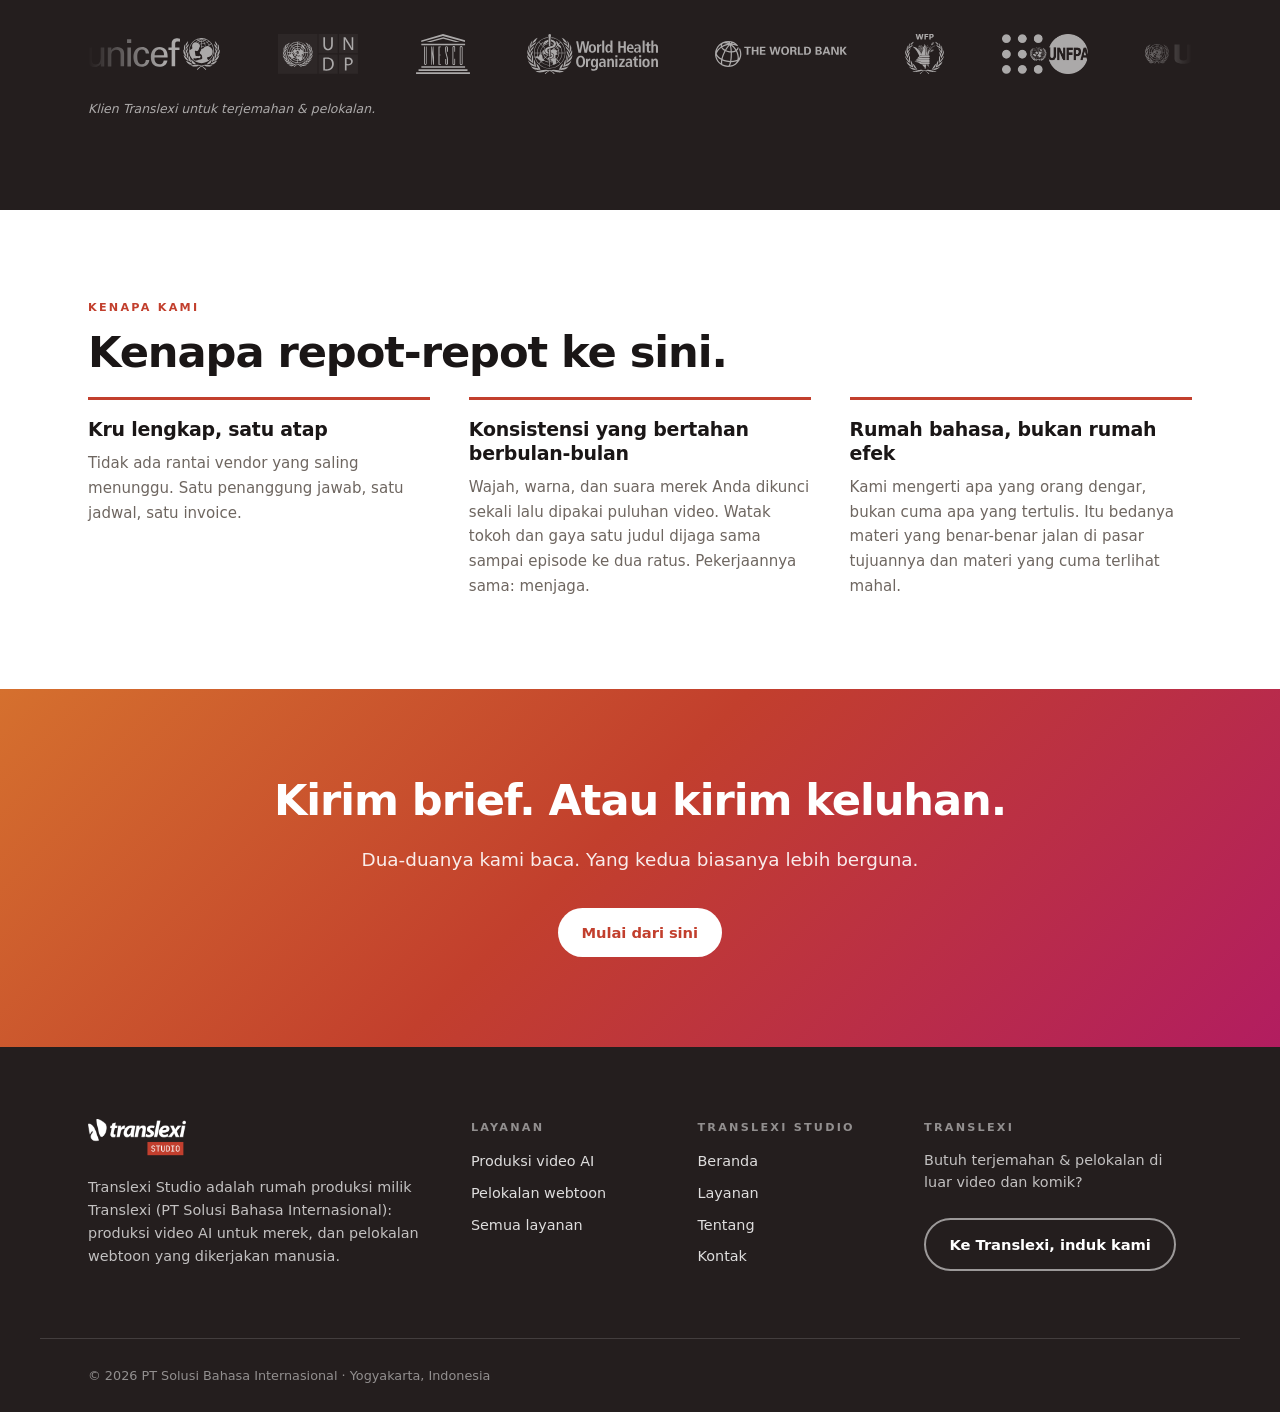
==== commit d5499b13: "deploy: c8b45233bec294cebd3681be9d9aed4f8c45d2ea translexi/studio@c8b45233bec294cebd3681be9d9aed4f8c" ====
--- a/index.html
+++ b/index.html
@@ -3,7 +3,7 @@
 <head>
 <meta charset="utf-8">
 <meta name="viewport" content="width=device-width, initial-scale=1">
-<title>Translexi Studio — Rumah Produksi Video AI & Pelokalan Webtoon</title>
+<title>Translexi Studio — Rumah Produksi Video AI &amp; Pelokalan Webtoon</title>
 <meta name="description" content="Rumah produksi di bawah Translexi: jasa produksi video AI untuk merek — iklan, konten sosial bulanan — dan pelokalan webtoon yang dikerjakan manusia.">
 <link rel="canonical" href="https://studio.translexi.id/">
 <link rel="alternate" hreflang="id" href="https://studio.translexi.id/">
@@ -11,14 +11,14 @@
 <link rel="alternate" hreflang="x-default" href="https://studio.translexi.com/">
 <meta property="og:type" content="website">
 <meta property="og:site_name" content="Translexi Studio">
-<meta property="og:title" content="Translexi Studio — Rumah Produksi Video AI & Pelokalan Webtoon">
+<meta property="og:title" content="Translexi Studio — Rumah Produksi Video AI &amp; Pelokalan Webtoon">
 <meta property="og:description" content="Rumah produksi di bawah Translexi: jasa produksi video AI untuk merek — iklan, konten sosial bulanan — dan pelokalan webtoon yang dikerjakan manusia.">
 <meta property="og:url" content="https://studio.translexi.id/">
 <meta property="og:image" content="https://studio.translexi.id/assets/img/og-default.jpg">
 <meta property="og:locale" content="id_ID">
 <meta property="og:image:width" content="1200">
 <meta property="og:image:height" content="630">
-<meta property="og:image:alt" content="Translexi Studio — Rumah produksi video AI & pelokalan webtoon">
+<meta property="og:image:alt" content="Translexi Studio — Rumah produksi video AI &amp; pelokalan webtoon">
 <meta name="twitter:card" content="summary_large_image">
 <meta name="twitter:image" content="https://studio.translexi.id/assets/img/og-default.jpg">
 <link rel="icon" type="image/png" href="/assets/img/favicon.png">
@@ -28,7 +28,7 @@
 <script type="speculationrules">
 {"prerender":[{"where":{"and":[{"href_matches":"/*"},{"not":{"href_matches":"/assets/*"}}]},"eagerness":"moderate"}]}
 </script>
-<script type="application/ld+json">{"@context":"https://schema.org","@graph":[{"@type":"Organization","@id":"https://studio.translexi.id/#organization","name":"Translexi Studio","url":"https://studio.translexi.id/","description":"Rumah produksi video AI & pelokalan webtoon","logo":"https://studio.translexi.id/assets/logo/studio.svg","parentOrganization":{"@type":"Organization","name":"PT Solusi Bahasa Internasional","alternateName":"Translexi","url":"https://translexi.id"},"address":{"@type":"PostalAddress","addressLocality":"Yogyakarta","addressCountry":"ID"},"email":"business@translexi.com","telephone":"+62 274 2884 924","areaServed":"Worldwide","knowsLanguage":["id","en","ko","fr","es"],"sameAs":["https://www.instagram.com/translexi.id/","https://translexi.id"],"image":"https://studio.translexi.id/assets/img/og-default.jpg","inLanguage":"id"}]}</script>
+<script type="application/ld+json">{"@context":"https://schema.org","@graph":[{"@type":"Organization","@id":"https://studio.translexi.id/#organization","name":"Translexi Studio","url":"https://studio.translexi.id/","description":"Rumah produksi video AI &amp; pelokalan webtoon","logo":"https://studio.translexi.id/assets/logo/studio.svg","parentOrganization":{"@type":"Organization","name":"PT Solusi Bahasa Internasional","alternateName":"Translexi","url":"https://translexi.id"},"address":{"@type":"PostalAddress","addressLocality":"Yogyakarta","addressCountry":"ID"},"email":"business@translexi.com","telephone":"+62 274 2884 924","areaServed":"Worldwide","knowsLanguage":["id","en","ko","fr","es"],"sameAs":["https://www.instagram.com/translexi.id/","https://translexi.id"],"image":"https://studio.translexi.id/assets/img/og-default.jpg","inLanguage":"id"}]}</script>
 </head>
 <body class="hal-hero">
 <a class="lompat" href="#isi">Langsung ke isi</a>
@@ -74,12 +74,12 @@
     <p class="eyebrow reveal">Dua divisi, satu standar</p>
     <div class="duo">
       <a class="duo__kartu reveal" href="/layanan/video-ai/">
-        <h2>Video & Konten</h2>
+        <h2>Video &amp; Konten</h2>
         <p>Produksi video berbasis AI — dari satu iklan sampai dua puluh materi sebulan yang kelihatan sekeluarga. Strategi dibaca dari angka, bukan dari selera.</p>
         <span class="duo__cta">Jasa video AI <i aria-hidden="true">→</i></span>
       </a>
       <a class="duo__kartu reveal" href="/layanan/pelokalan-webtoon/">
-        <h2>Komik & Webtoon</h2>
+        <h2>Komik &amp; Webtoon</h2>
         <p>Pelokalan komik dan webtoon dari file mentah sampai episode siap tayang. Diterjemahkan manusia, di-letter manusia — dari panel pertama sampai terakhir.</p>
         <span class="duo__cta">Jasa pelokalan webtoon <i aria-hidden="true">→</i></span>
       </a>
@@ -107,7 +107,7 @@
 </div>
 
     <div class="marquee">
-  <div class="marquee__bingkai" aria-label="Klien Translexi untuk terjemahan & pelokalan.">
+  <div class="marquee__bingkai" aria-label="Klien Translexi untuk terjemahan &amp; pelokalan.">
     <div class="marquee__jalur">
       <div class="marquee__set">
         <img src="/assets/img/clients/unicef.svg" alt="UNICEF"
@@ -128,7 +128,7 @@
              decoding="async" height="40" width="120">
         <img src="/assets/img/clients/giz.svg" alt="GIZ"
              decoding="async" height="40" width="120">
-        <img src="/assets/img/clients/johnson.svg" alt="Johnson & Johnson"
+        <img src="/assets/img/clients/johnson.svg" alt="Johnson &amp; Johnson"
              decoding="async" height="40" width="120">
         <img src="/assets/img/clients/clarins.svg" alt="Clarins"
              decoding="async" height="40" width="120">
@@ -191,7 +191,7 @@
       </div>
     </div>
   </div>
-  <p class="marquee__label">Klien Translexi untuk terjemahan & pelokalan.</p>
+  <p class="marquee__label">Klien Translexi untuk terjemahan &amp; pelokalan.</p>
 </div>
 
   </div>
@@ -235,7 +235,7 @@
 <a href="/">Beranda</a><a href="/layanan/">Layanan</a><a href="/tentang/">Tentang</a><a href="/kontak/">Kontak</a>    </div>
     <div class="kaki__kolom kaki__induk">
       <p class="eyebrow">Translexi</p>
-      <p>Butuh terjemahan & pelokalan di luar video dan komik?</p>
+      <p>Butuh terjemahan &amp; pelokalan di luar video dan komik?</p>
       <a class="tombol tombol--garis" href="https://translexi.id" rel="noopener">Ke Translexi, induk kami</a>
     </div>
   </div>
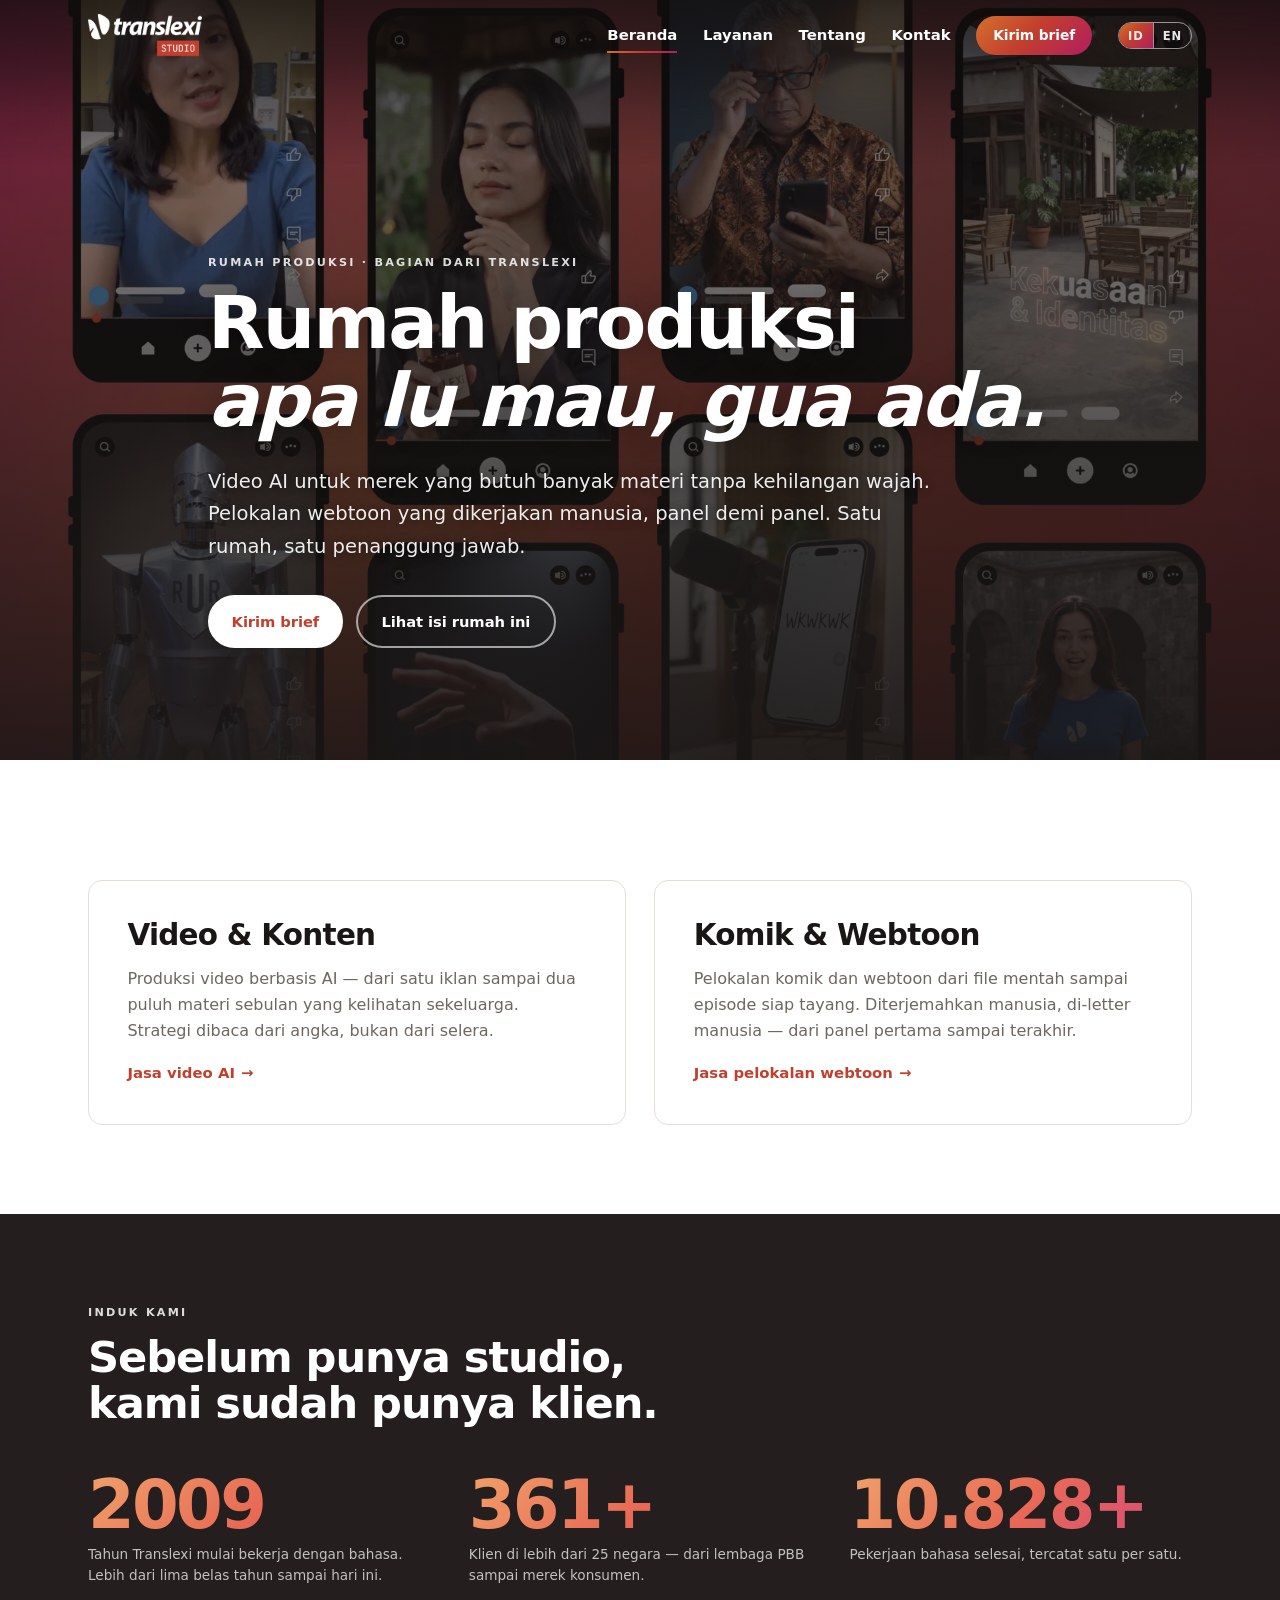
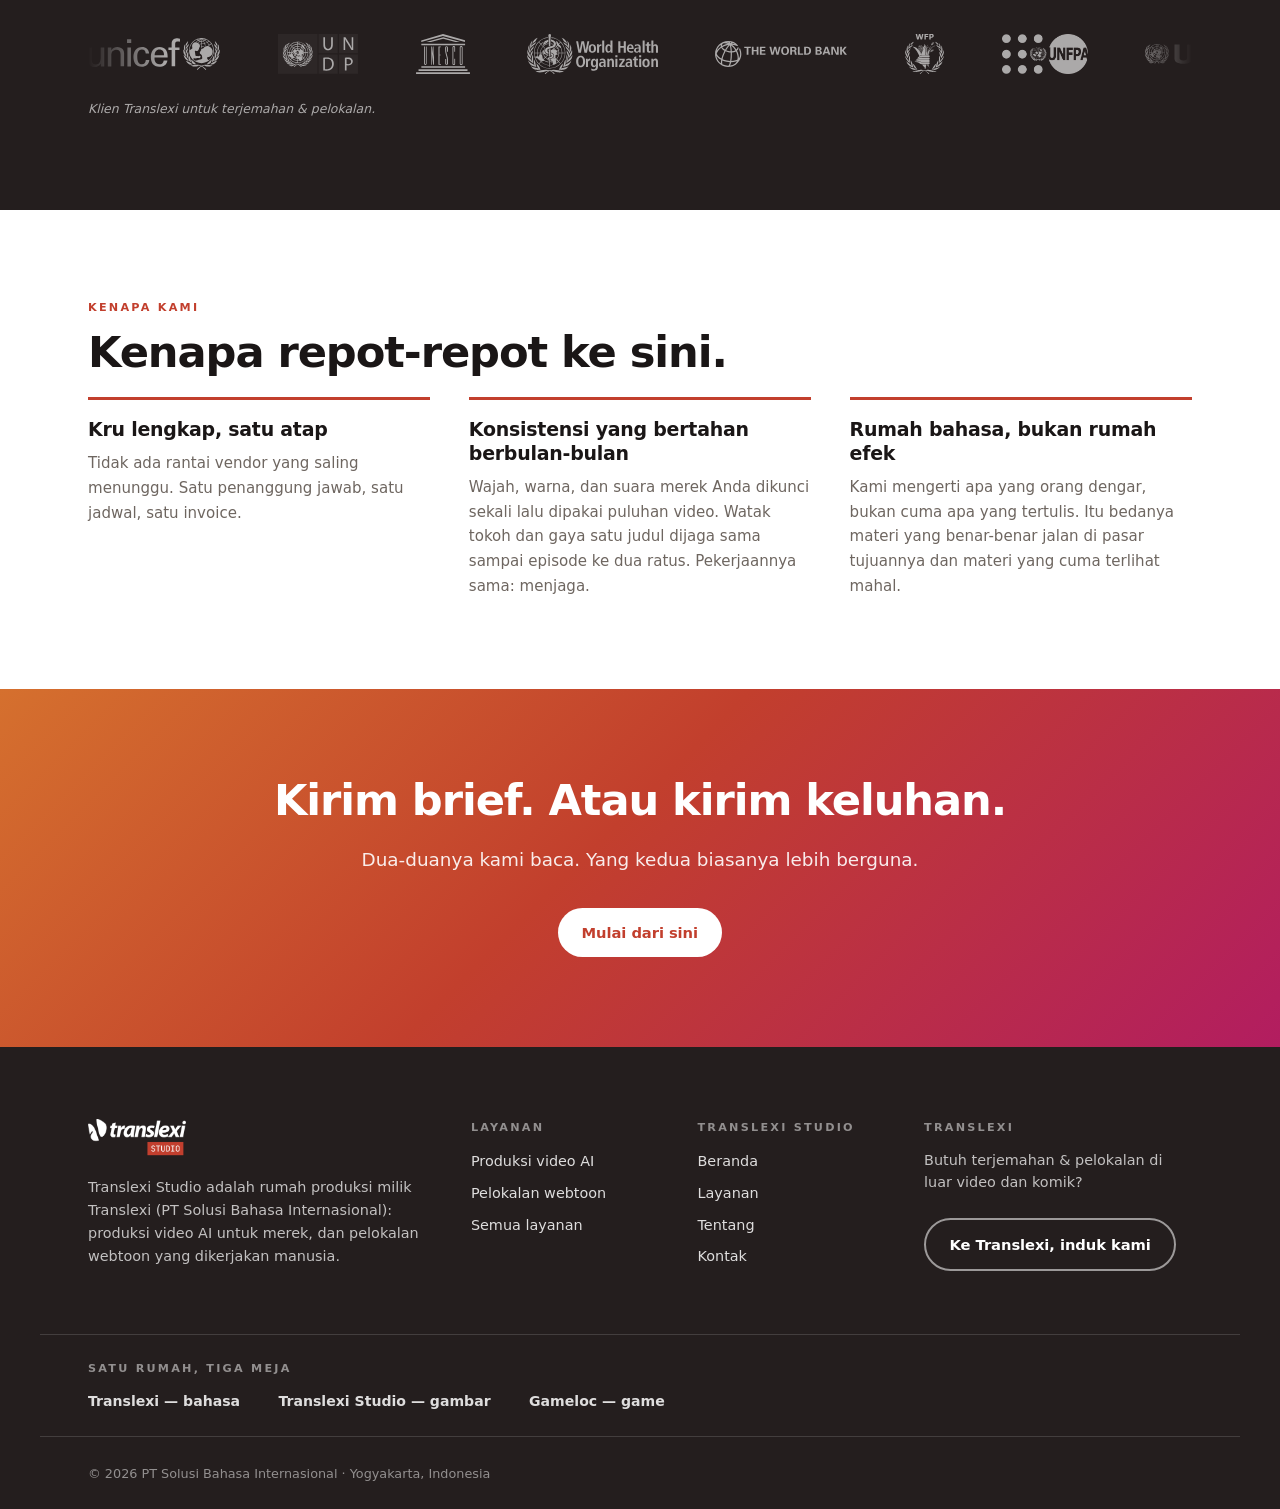
==== commit 9ee5d7fc: "deploy: 8a3f6940ab87bfc461c48415e11a532ac905346e translexi/studio@8a3f6940ab87bfc461c48415e11a532ac9" ====
--- a/index.html
+++ b/index.html
@@ -28,7 +28,7 @@
 <script type="speculationrules">
 {"prerender":[{"where":{"and":[{"href_matches":"/*"},{"not":{"href_matches":"/assets/*"}}]},"eagerness":"moderate"}]}
 </script>
-<script type="application/ld+json">{"@context":"https://schema.org","@graph":[{"@type":"Organization","@id":"https://studio.translexi.id/#organization","name":"Translexi Studio","url":"https://studio.translexi.id/","description":"Rumah produksi video AI &amp; pelokalan webtoon","logo":"https://studio.translexi.id/assets/logo/studio.svg","parentOrganization":{"@type":"Organization","name":"PT Solusi Bahasa Internasional","alternateName":"Translexi","url":"https://translexi.id"},"address":{"@type":"PostalAddress","addressLocality":"Yogyakarta","addressCountry":"ID"},"email":"business@translexi.com","telephone":"+62 274 2884 924","areaServed":"Worldwide","knowsLanguage":["id","en","ko","fr","es"],"sameAs":["https://www.instagram.com/translexi.id/","https://translexi.id"],"image":"https://studio.translexi.id/assets/img/og-default.jpg","inLanguage":"id"}]}</script>
+<script type="application/ld+json">{"@context":"https://schema.org","@graph":[{"@type":"Organization","@id":"https://studio.translexi.id/#organization","name":"Translexi Studio","url":"https://studio.translexi.id/","description":"Rumah produksi video AI &amp; pelokalan webtoon","logo":"https://studio.translexi.id/assets/logo/studio.svg","parentOrganization":{"@type":"Organization","name":"PT Solusi Bahasa Internasional","alternateName":"Translexi","url":"https://translexi.id","subOrganization":[{"@type":"Organization","name":"Translexi Studio","url":"https://studio.translexi.id/"},{"@type":"Organization","name":"Gameloc","alternateName":"Translexi Game Localization","url":"https://gameloc.translexi.com/"}]},"address":{"@type":"PostalAddress","addressLocality":"Yogyakarta","addressCountry":"ID"},"email":"business@translexi.com","telephone":"+62 274 2884 924","areaServed":"Worldwide","knowsLanguage":["id","en","ko","fr","es"],"sameAs":["https://www.instagram.com/translexi.id/","https://translexi.id"],"image":"https://studio.translexi.id/assets/img/og-default.jpg","inLanguage":"id"}]}</script>
 </head>
 <body class="hal-hero">
 <a class="lompat" href="#isi">Langsung ke isi</a>
@@ -239,6 +239,14 @@
       <a class="tombol tombol--garis" href="https://translexi.id" rel="noopener">Ke Translexi, induk kami</a>
     </div>
   </div>
+  <div class="wadah kaki__keluarga">
+    <p class="eyebrow">Satu rumah, tiga meja</p>
+    <ul>
+      <li><a href="https://translexi.id" rel="noopener">Translexi — bahasa</a></li>
+      <li><a href="/">Translexi Studio — gambar</a></li>
+      <li><a href="https://gameloc.translexi.com/" rel="noopener">Gameloc — game</a></li>
+    </ul>
+  </div>
   <div class="wadah kaki__legal"><p>© 2026 PT Solusi Bahasa Internasional · Yogyakarta, Indonesia</p></div>
 </footer>
 <script src="/assets/js/site.js" defer></script>
--- a/assets/css/site.css
+++ b/assets/css/site.css
@@ -352,6 +352,7 @@
 .silang__kotak h2{font-size:clamp(1.2rem,1.05rem + .7vw,1.6rem);margin-bottom:.3em}
 .silang__kotak p{margin:0;color:var(--abu-teks);font-size:.94rem;max-width:58ch}
 .silang__kotak>div{flex:1 1 320px}
+.silang__aksi{display:flex;flex-wrap:wrap;gap:.7rem}
 
 /* ---------- CTA band ---------- */
 .cta-band__sub{font-size:clamp(1rem,.95rem + .35vw,1.15rem);color:rgba(255,255,255,.9);
@@ -391,7 +392,18 @@
 .kaki__induk p{margin-bottom:1rem;line-height:1.55}
 .kaki__induk .tombol--garis{border-color:rgba(255,255,255,.55);color:#fff}
 .kaki__induk .tombol--garis:hover{background:#fff;color:var(--arang);border-color:#fff}
-.kaki__legal{margin-top:clamp(2.5rem,5vw,3.5rem);padding-block:1.6rem;
+.kaki__keluarga{margin-top:clamp(2.2rem,4.5vw,3.2rem);padding-top:1.6rem;
+  border-top:1px solid rgba(255,255,255,.14)}
+.kaki__keluarga .eyebrow{color:rgba(255,255,255,.5);margin-bottom:.7rem}
+.kaki__keluarga ul{display:flex;flex-wrap:wrap;gap:.5rem clamp(1.2rem,3vw,2.4rem)}
+.kaki__keluarga a{color:rgba(255,255,255,.85);font-size:.88rem;font-weight:600;
+  position:relative;transition:color .25s}
+.kaki__keluarga a::after{content:'';position:absolute;left:0;bottom:-3px;height:1.5px;width:100%;
+  background:var(--api);transform:scaleX(0);transform-origin:right;
+  transition:transform .35s var(--ease)}
+.kaki__keluarga a:hover{color:#fff}
+.kaki__keluarga a:hover::after{transform:scaleX(1);transform-origin:left}
+.kaki__legal{margin-top:1.4rem;padding-block:1.6rem;
   border-top:1px solid rgba(255,255,255,.14)}
 .kaki__legal p{margin:0;font-size:.8rem;color:rgba(255,255,255,.5)}
 
@@ -462,6 +474,7 @@
   .divisi-kartu__kaki{flex-direction:column;align-items:flex-start}
   .divisi-kartu__kaki .tombol{width:100%}
   .silang__kotak{flex-direction:column;align-items:flex-start}
+  .silang__aksi{width:100%;flex-direction:column}
   .silang__kotak .tombol{width:100%}
   .kontak__qr{flex-direction:column;align-items:flex-start}
   .kaki__grid{grid-template-columns:1fr;gap:2rem}
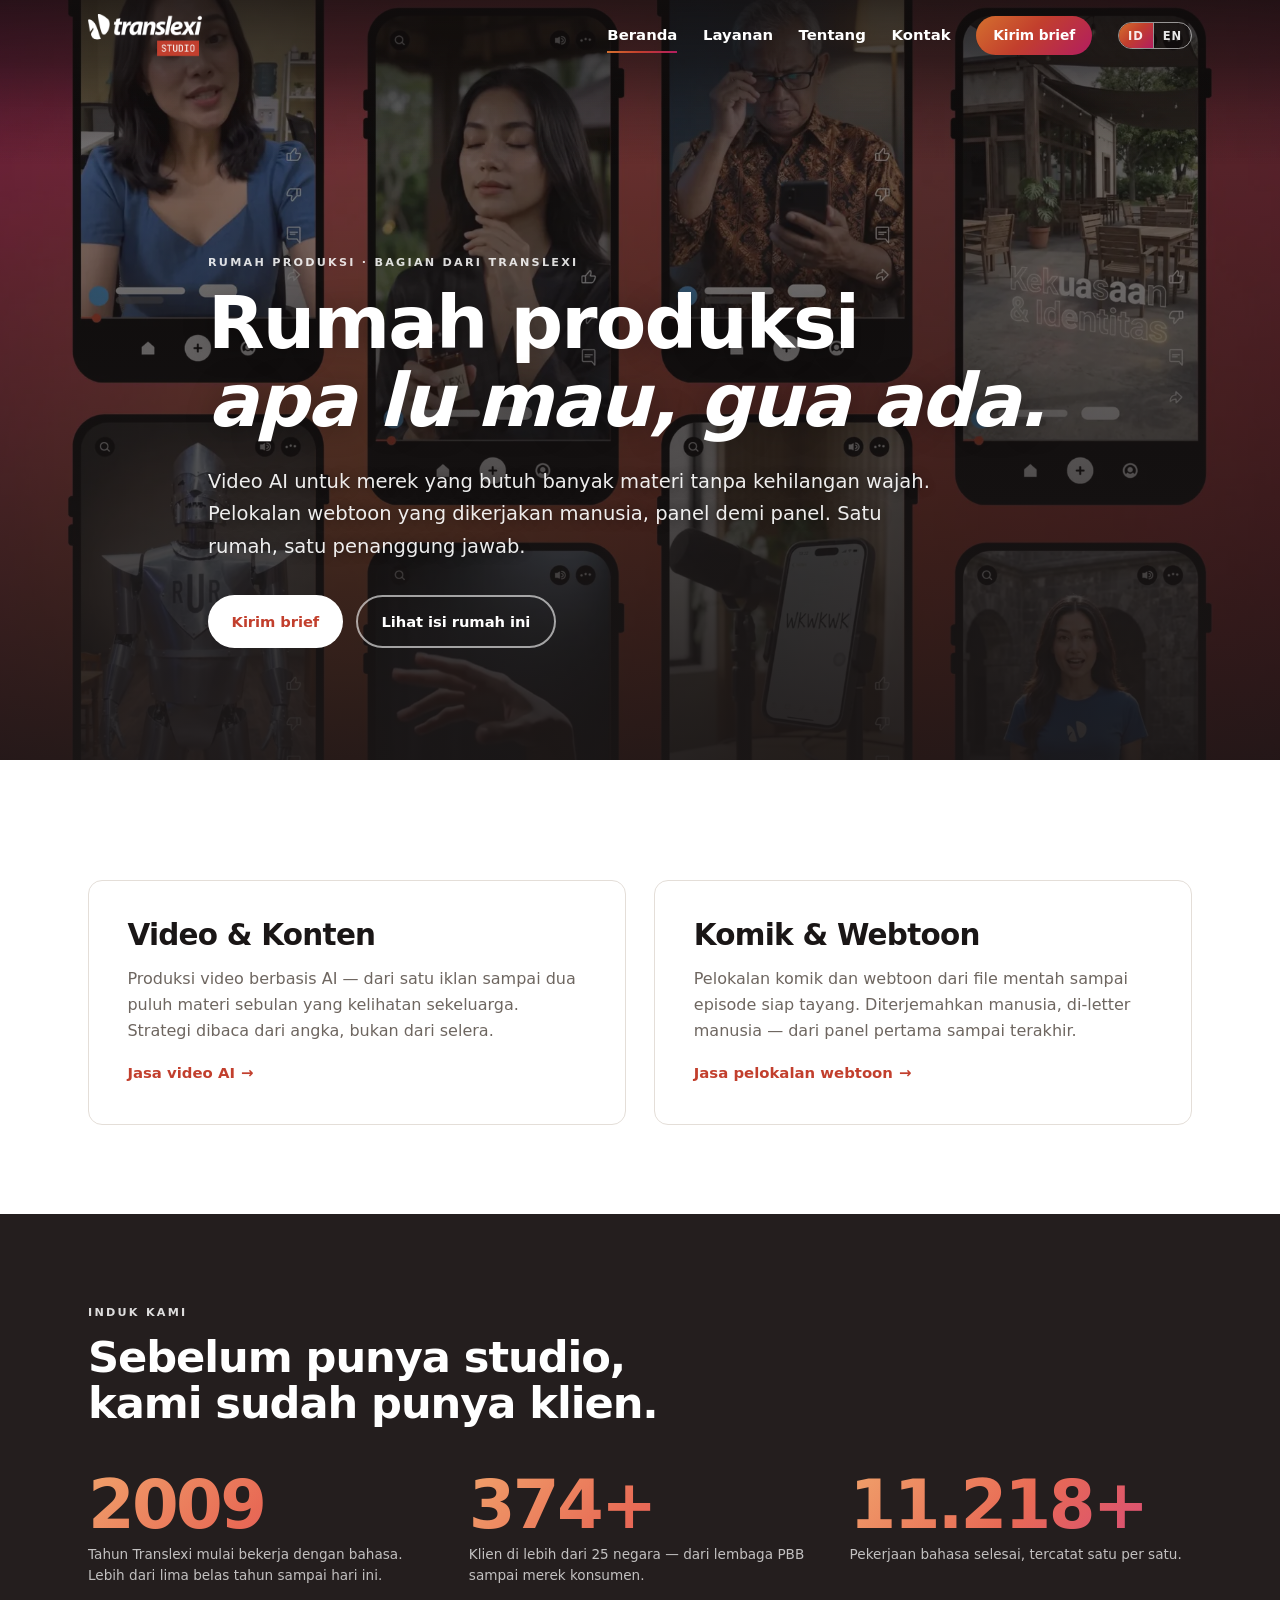
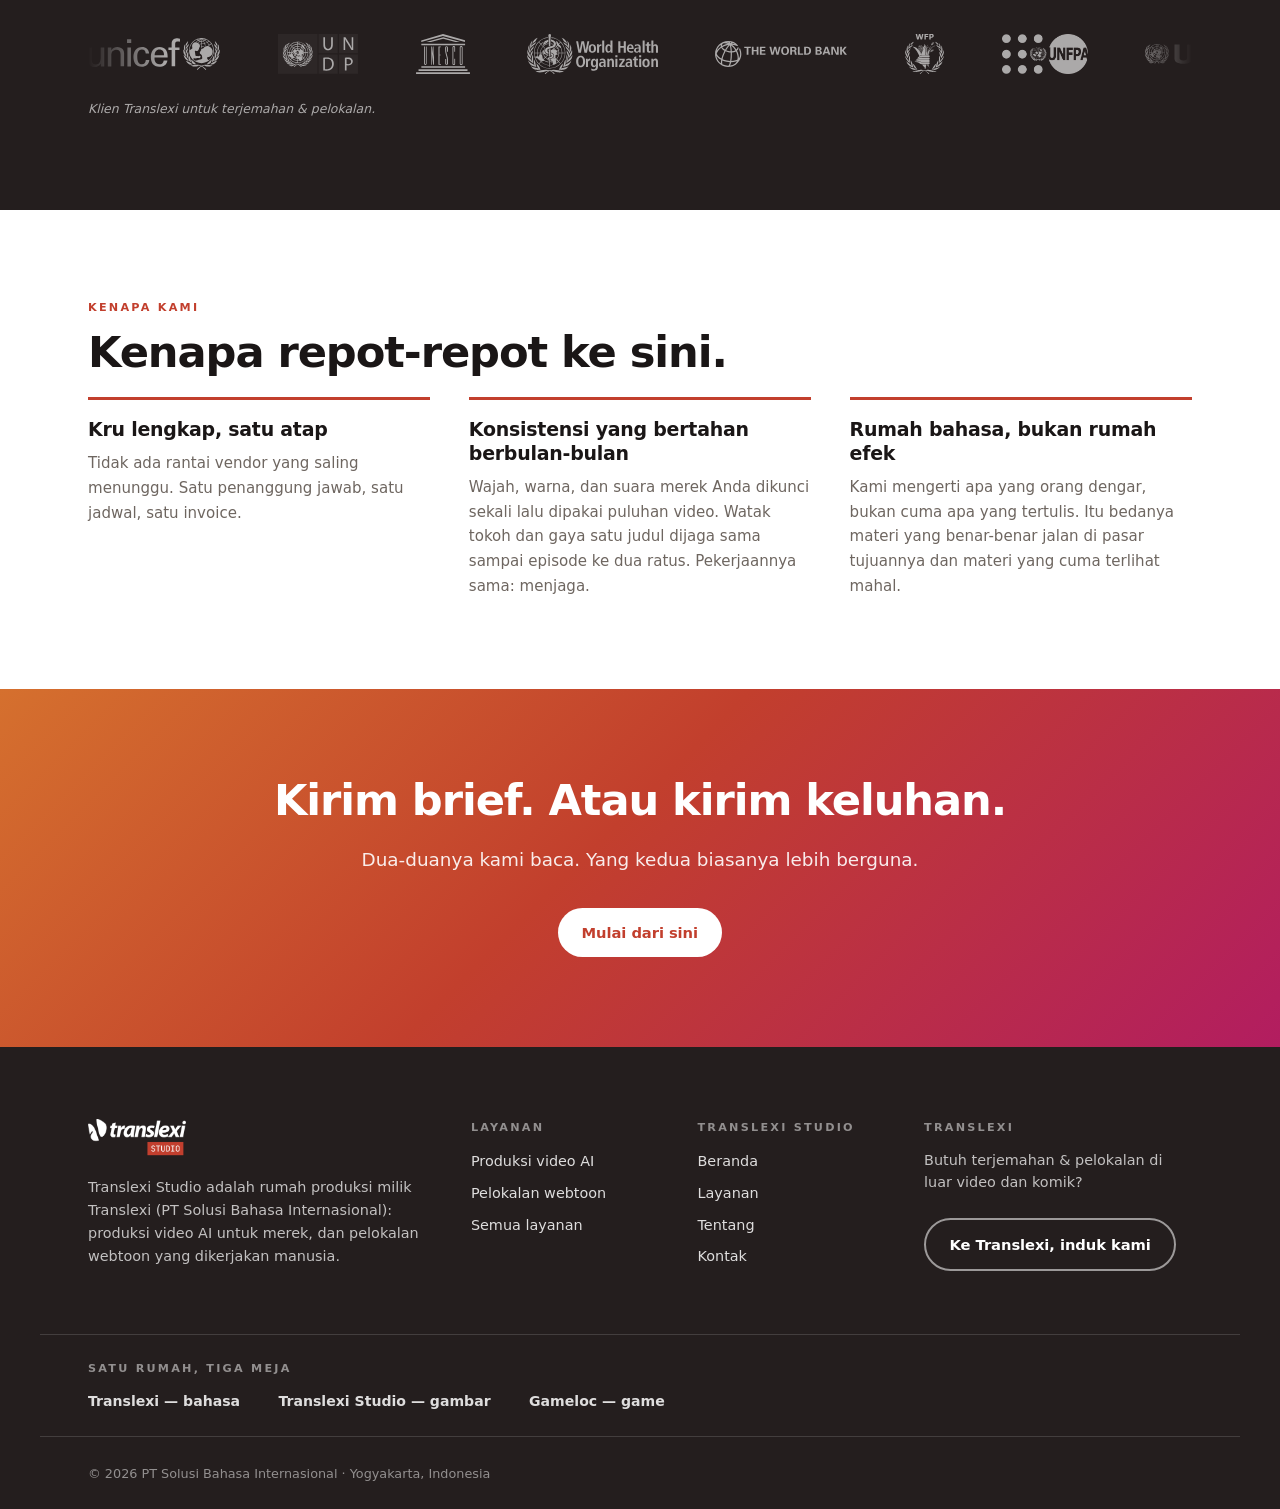
==== commit 1a8c12f5: "deploy: 4dabb6b80e9caa7d59a4ca7fac729d80b97e3bd3 translexi/studio@4dabb6b80e9caa7d59a4ca7fac729d80b9" ====
--- a/index.html
+++ b/index.html
@@ -60,7 +60,7 @@
   <div class="hero__tirai"></div>
   <div class="wadah hero__isi">
     <p class="eyebrow eyebrow--terang">Rumah produksi · bagian dari Translexi</p>
-    <h1 class="hero__judul">Rumah produksi<br><em>apa lu mau, gua ada.</em></h1>
+    <h1 class="hero__judul">Rumah produksi <br><em>apa lu mau, gua ada.</em></h1>
     <p class="hero__sub">Video AI untuk merek yang butuh banyak materi tanpa kehilangan wajah. Pelokalan webtoon yang dikerjakan manusia, panel demi panel. Satu rumah, satu penanggung jawab.</p>
     <div class="hero__aksi">
       <a class="tombol tombol--terang" href="/kontak/">Kirim brief</a>
@@ -90,7 +90,7 @@
 <section class="bagian bagian--gelap induk">
   <div class="wadah">
     <p class="eyebrow eyebrow--terang reveal">Induk kami</p>
-    <h2 class="reveal">Sebelum punya studio,<br>kami sudah punya klien.</h2>
+    <h2 class="reveal">Sebelum punya studio, <br>kami sudah punya klien.</h2>
     <div class="angka-trio">
   <div class="angka reveal">
     <p class="angka__n" data-hitung>2009</p>
--- a/assets/css/site.css
+++ b/assets/css/site.css
@@ -351,8 +351,11 @@
   gap:1.5rem;padding:clamp(1.6rem,3vw,2.4rem);background:var(--kertas-hangat);border-radius:var(--r)}
 .silang__kotak h2{font-size:clamp(1.2rem,1.05rem + .7vw,1.6rem);margin-bottom:.3em}
 .silang__kotak p{margin:0;color:var(--abu-teks);font-size:.94rem;max-width:58ch}
-.silang__kotak>div{flex:1 1 320px}
-.silang__aksi{display:flex;flex-wrap:wrap;gap:.7rem}
+/* HANYA blok teks yang boleh melar. Sebelumnya aturannya `>div`, dan karena
+   pembungkus tombol juga sebuah div, ia ikut melar lalu meninggalkan lubang
+   selebar 144px di kanan tombol. */
+.silang__kotak>div:first-child{flex:1 1 320px}
+.silang__aksi{display:flex;flex-wrap:wrap;gap:.7rem;flex:0 0 auto}
 
 /* ---------- CTA band ---------- */
 .cta-band__sub{font-size:clamp(1rem,.95rem + .35vw,1.15rem);color:rgba(255,255,255,.9);
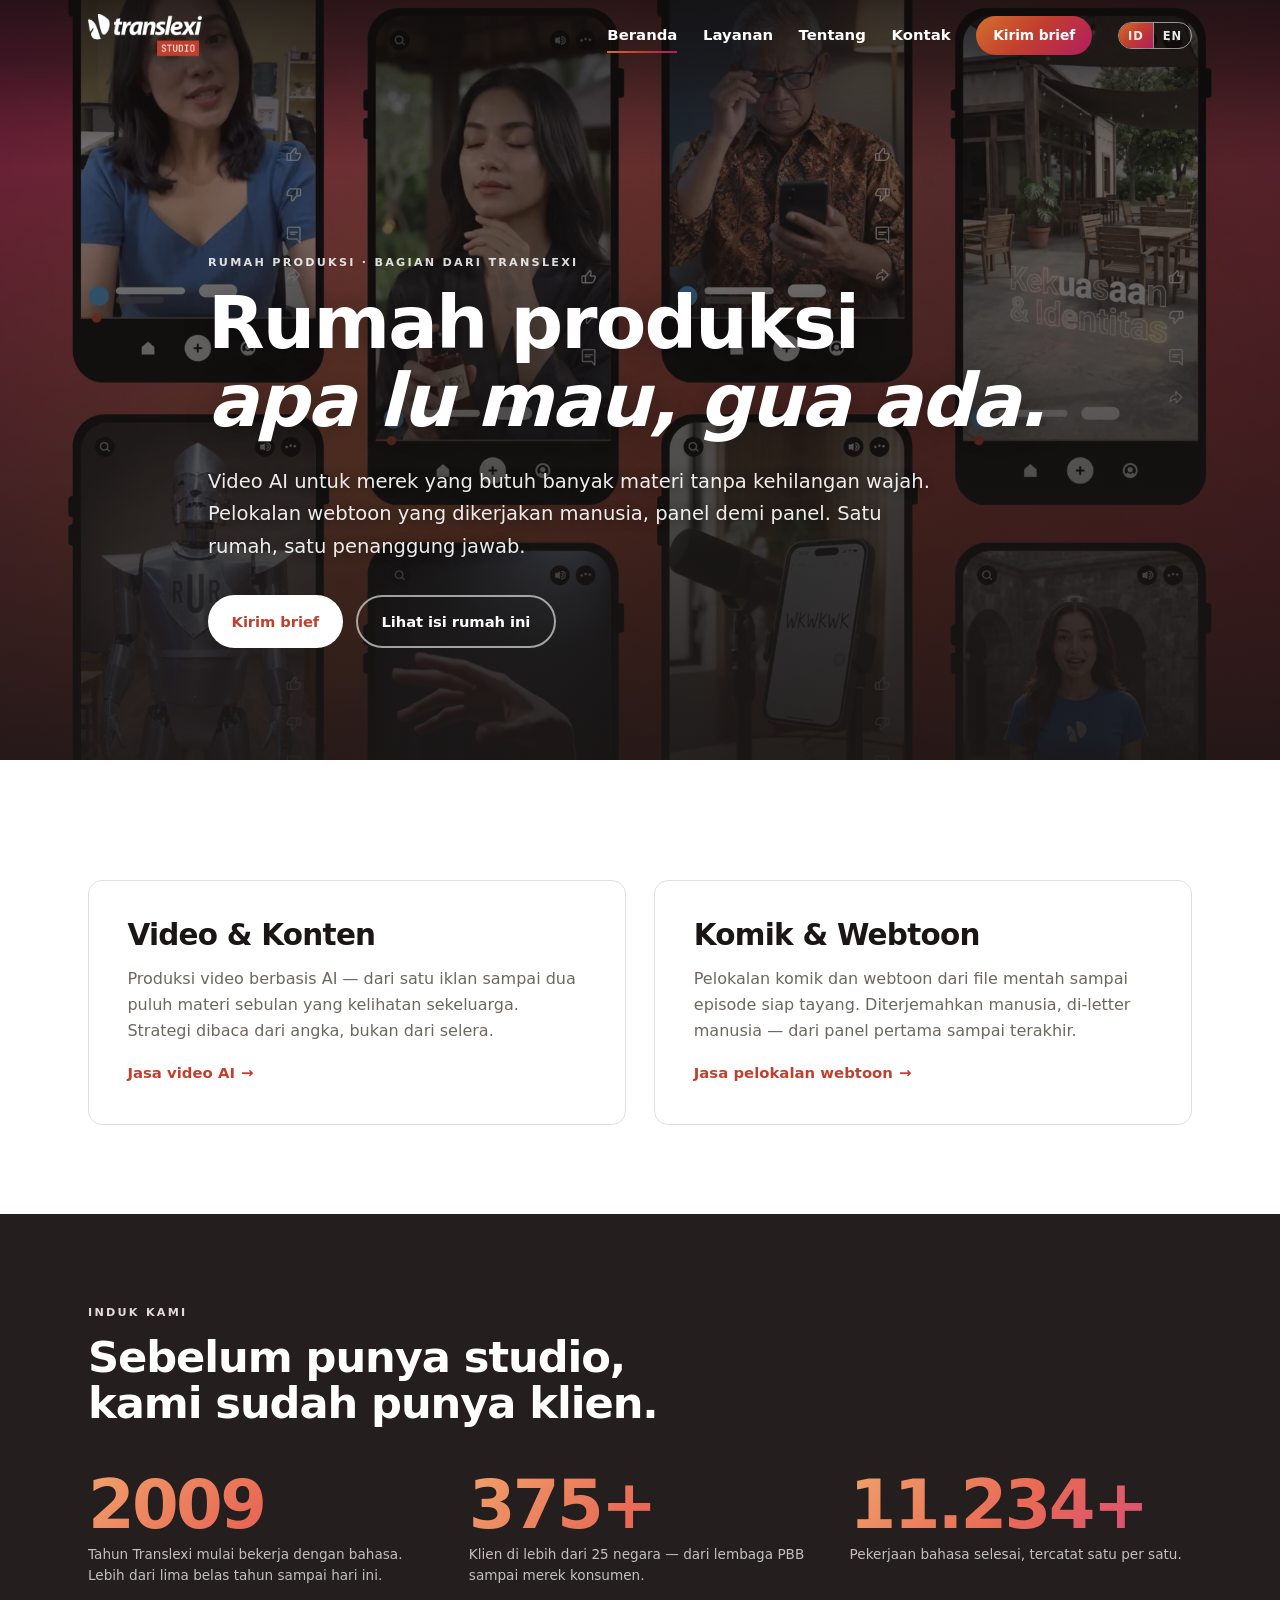
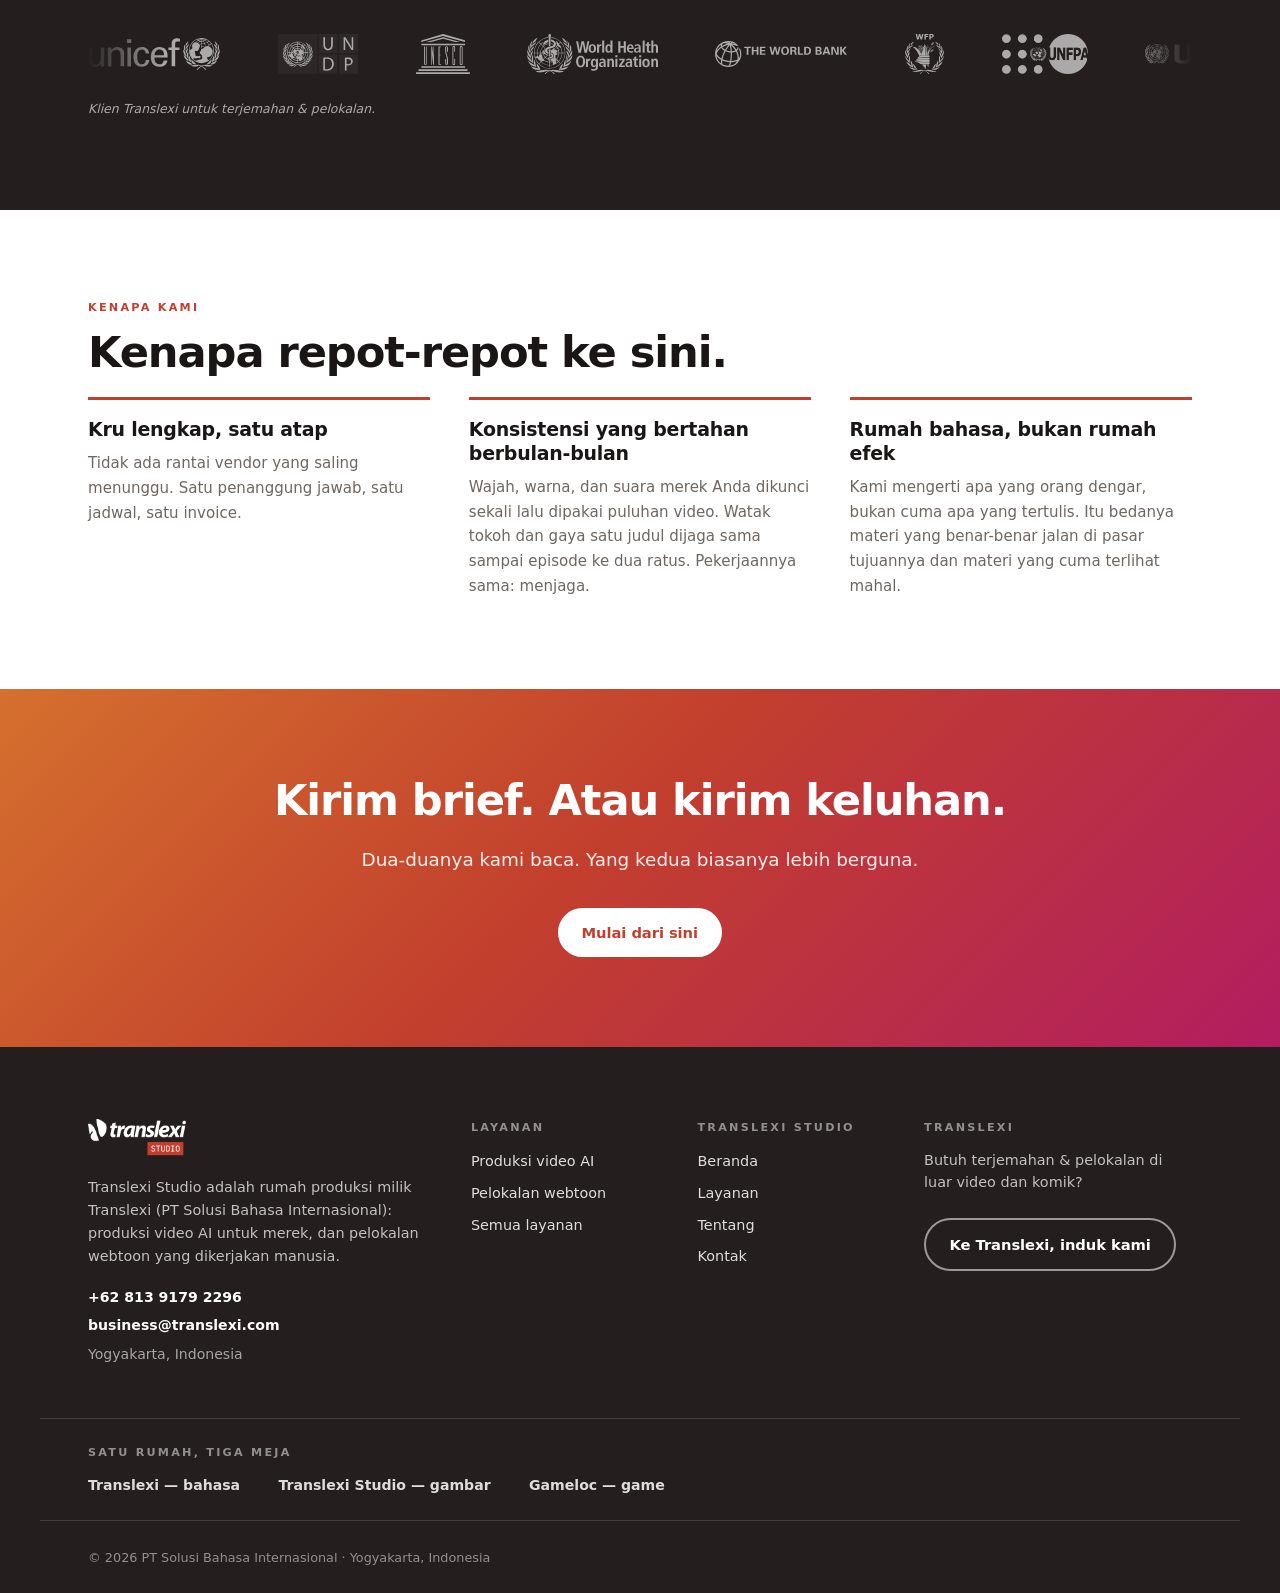
==== commit 6aa395ef: "deploy: 716d64cec0f6d646510a9d986af790bf56222171 translexi/studio@716d64cec0f6d646510a9d986af790bf56" ====
--- a/index.html
+++ b/index.html
@@ -223,6 +223,11 @@
     <div class="kaki__brand">
       <img src="/assets/logo/studio.webp" alt="Translexi Studio" width="1200" height="463">
       <p>Translexi Studio adalah rumah produksi milik Translexi (PT Solusi Bahasa Internasional): produksi video AI untuk merek, dan pelokalan webtoon yang dikerjakan manusia.</p>
+      <ul class="kaki__kontak">
+        <li><a href="https://wa.me/6281391792296" rel="noopener">+62 813 9179 2296</a></li>
+        <li><a href="mailto:business@translexi.com">business@translexi.com</a></li>
+        <li>Yogyakarta, Indonesia</li>
+      </ul>
     </div>
     <div class="kaki__kolom">
       <p class="eyebrow">Layanan</p>
--- a/assets/css/site.css
+++ b/assets/css/site.css
@@ -387,6 +387,10 @@
 .kaki__grid{display:grid;grid-template-columns:1.5fr .8fr .8fr 1.2fr;gap:clamp(1.8rem,4vw,3rem)}
 .kaki__brand img{height:38px;width:auto;margin-bottom:1.2rem}
 .kaki__brand p{max-width:38ch;line-height:1.6}
+.kaki__kontak{margin-top:1.1rem;display:flex;flex-direction:column;gap:.35rem;font-size:.88rem}
+.kaki__kontak a{color:#fff;font-weight:600;transition:color .25s}
+.kaki__kontak a:hover{color:var(--api-oranye)}
+.kaki__kontak li:last-child{color:rgba(255,255,255,.6)}
 .kaki__kolom{display:flex;flex-direction:column;align-items:flex-start;gap:.5rem}
 .kaki__kolom .eyebrow{color:rgba(255,255,255,.5);margin:0 0 .3rem}
 .kaki__kolom .eyebrow:not(:first-child){margin-top:1rem}
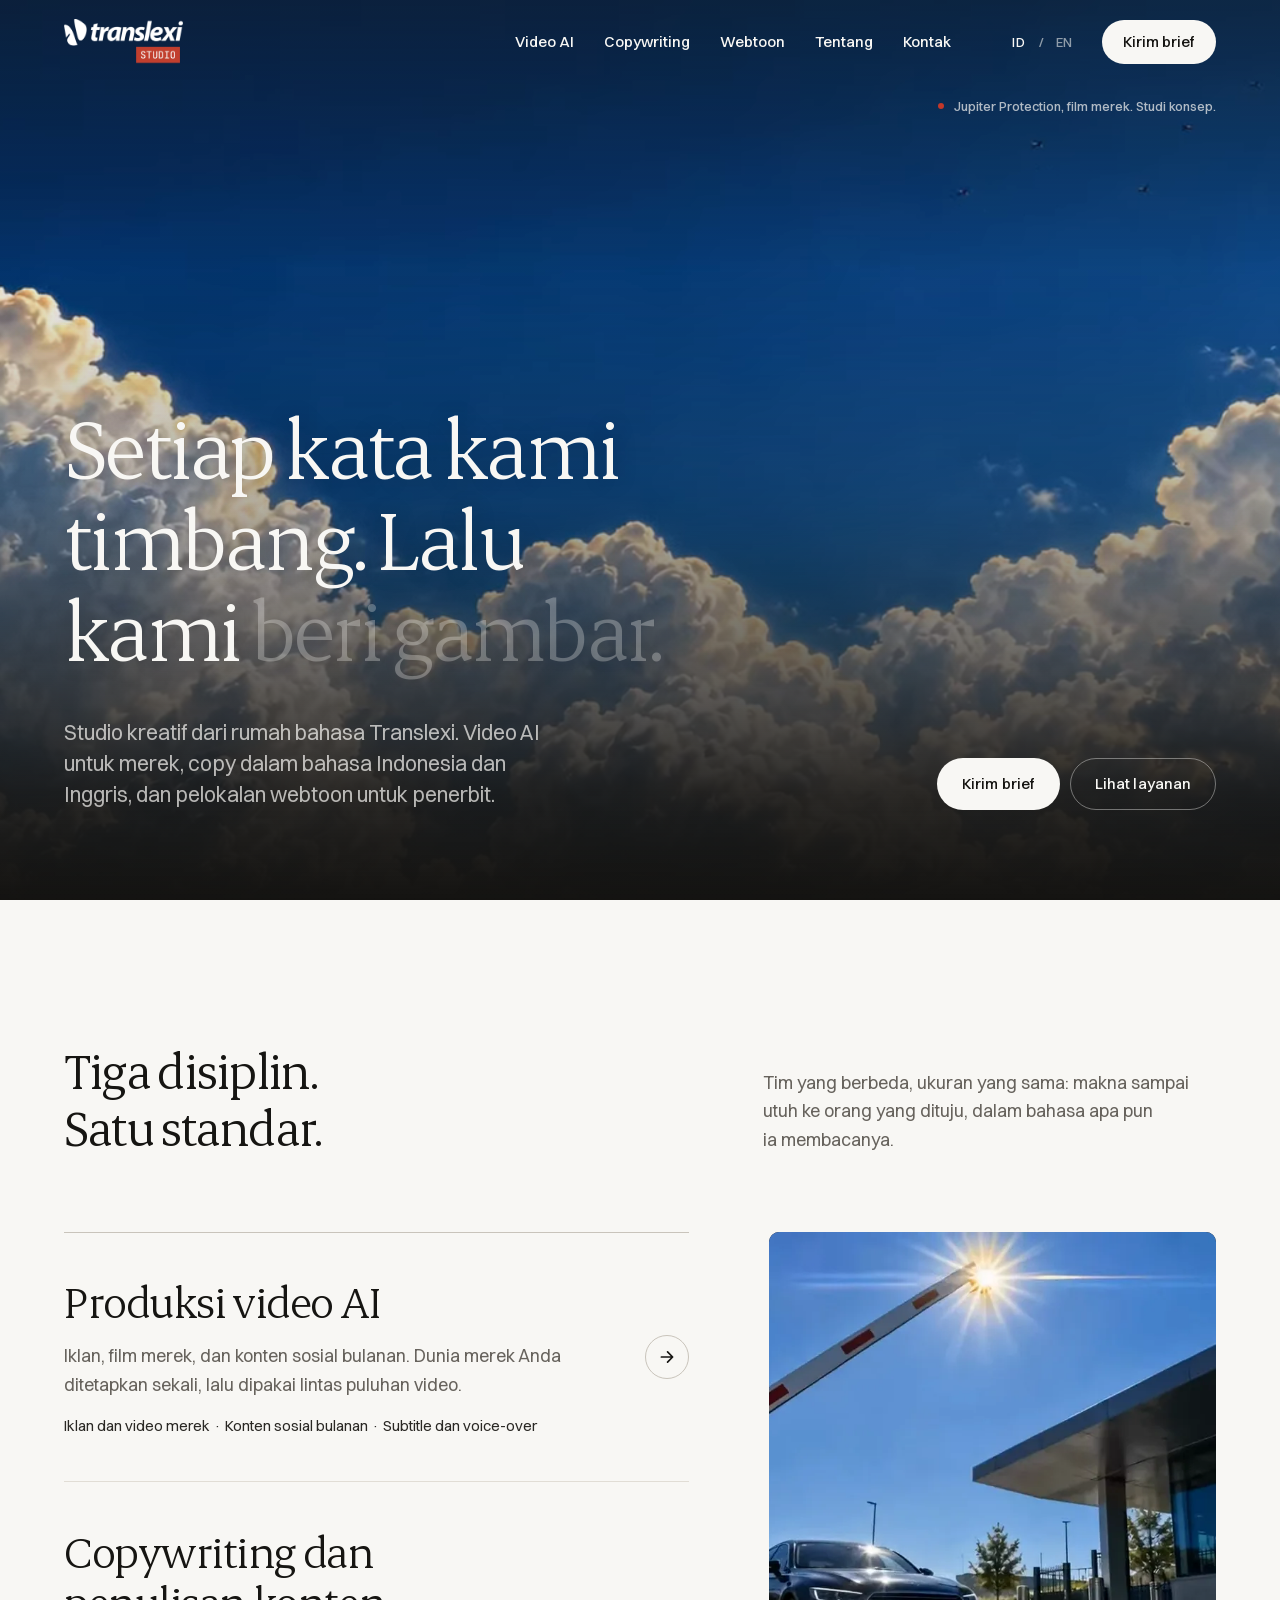
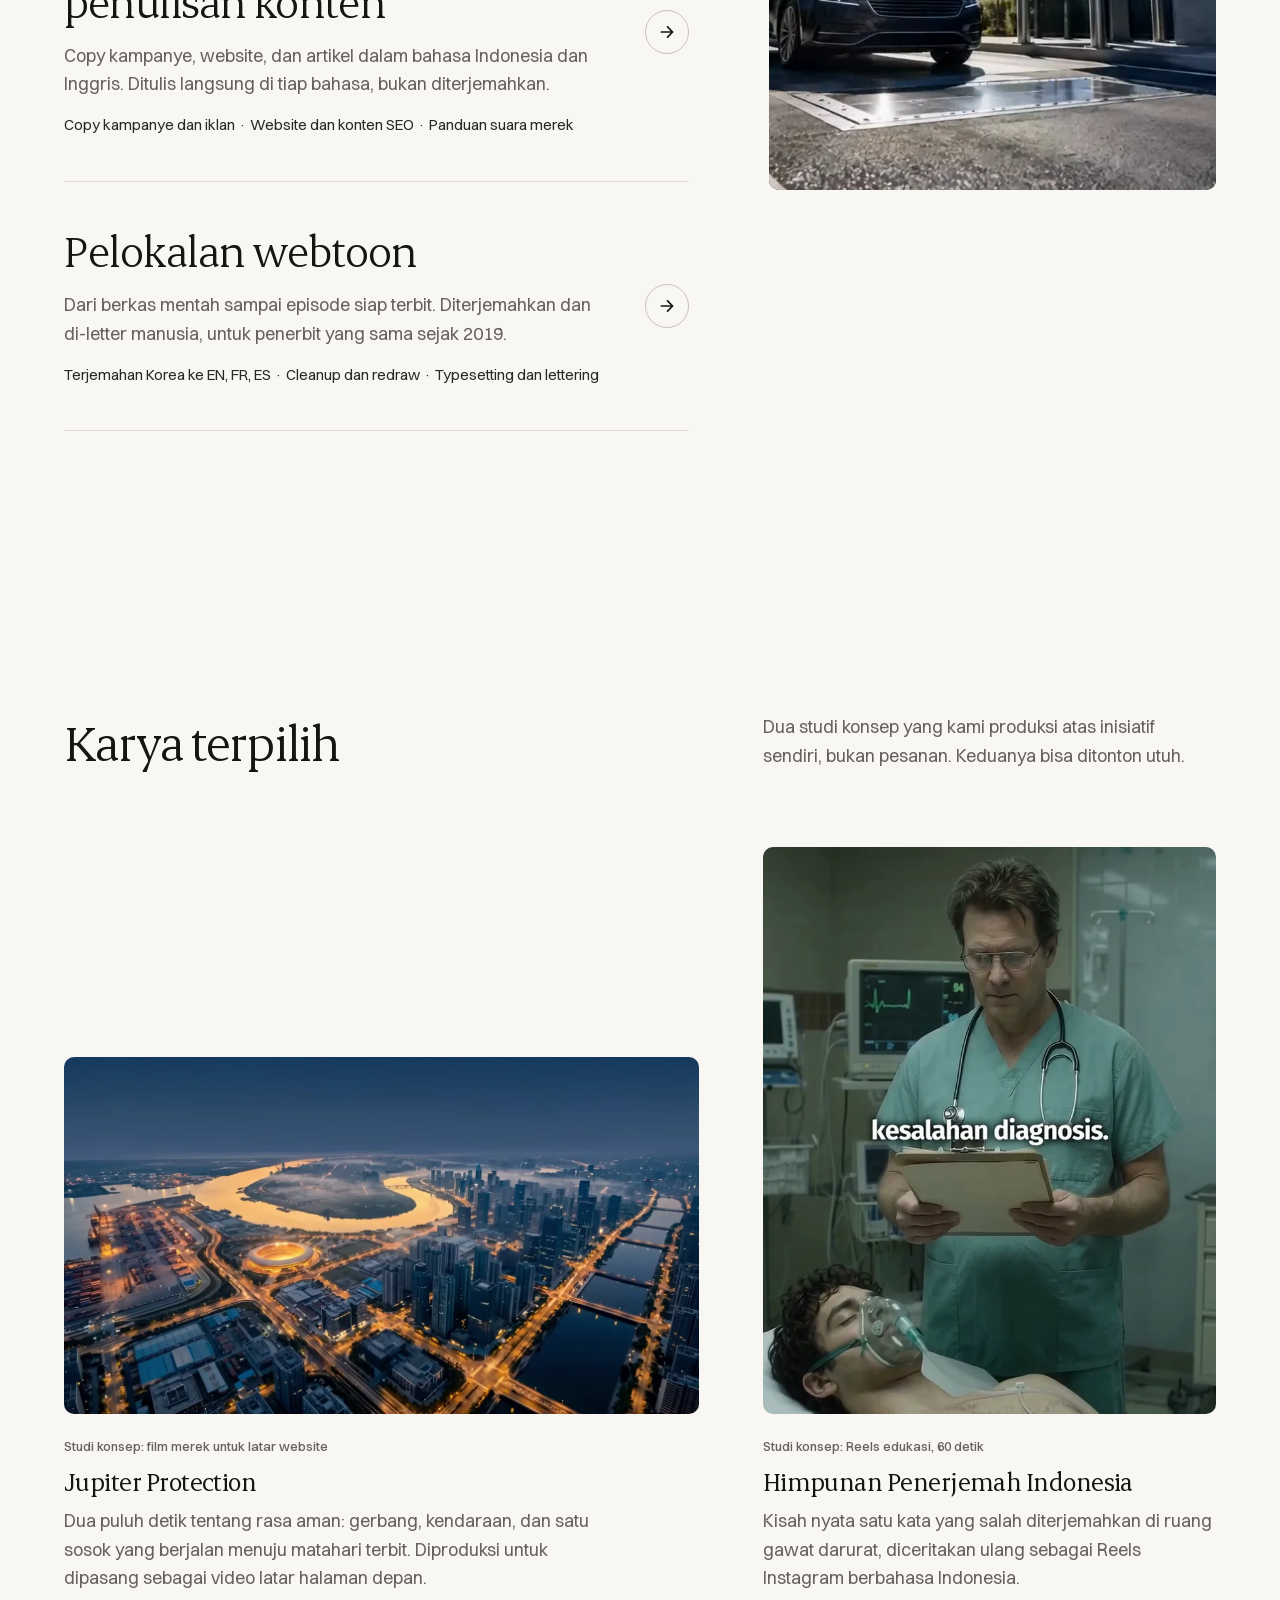
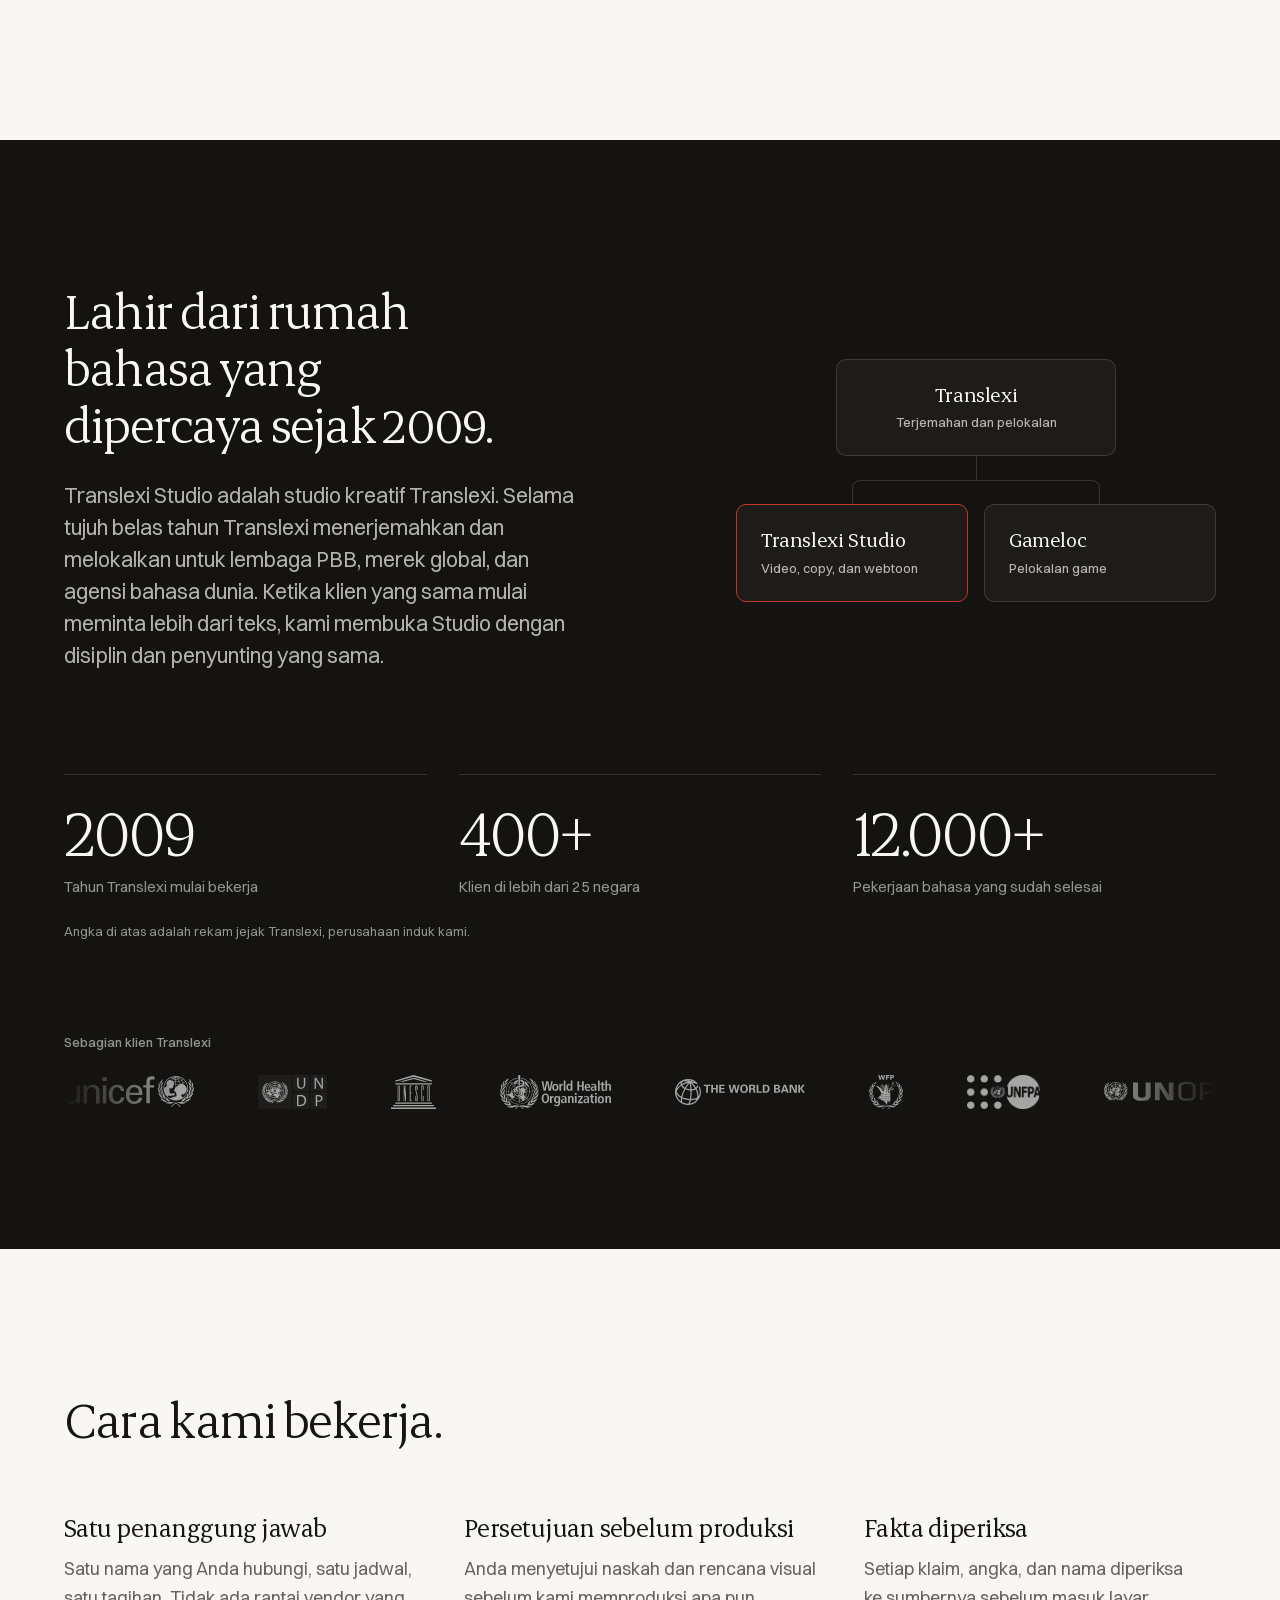
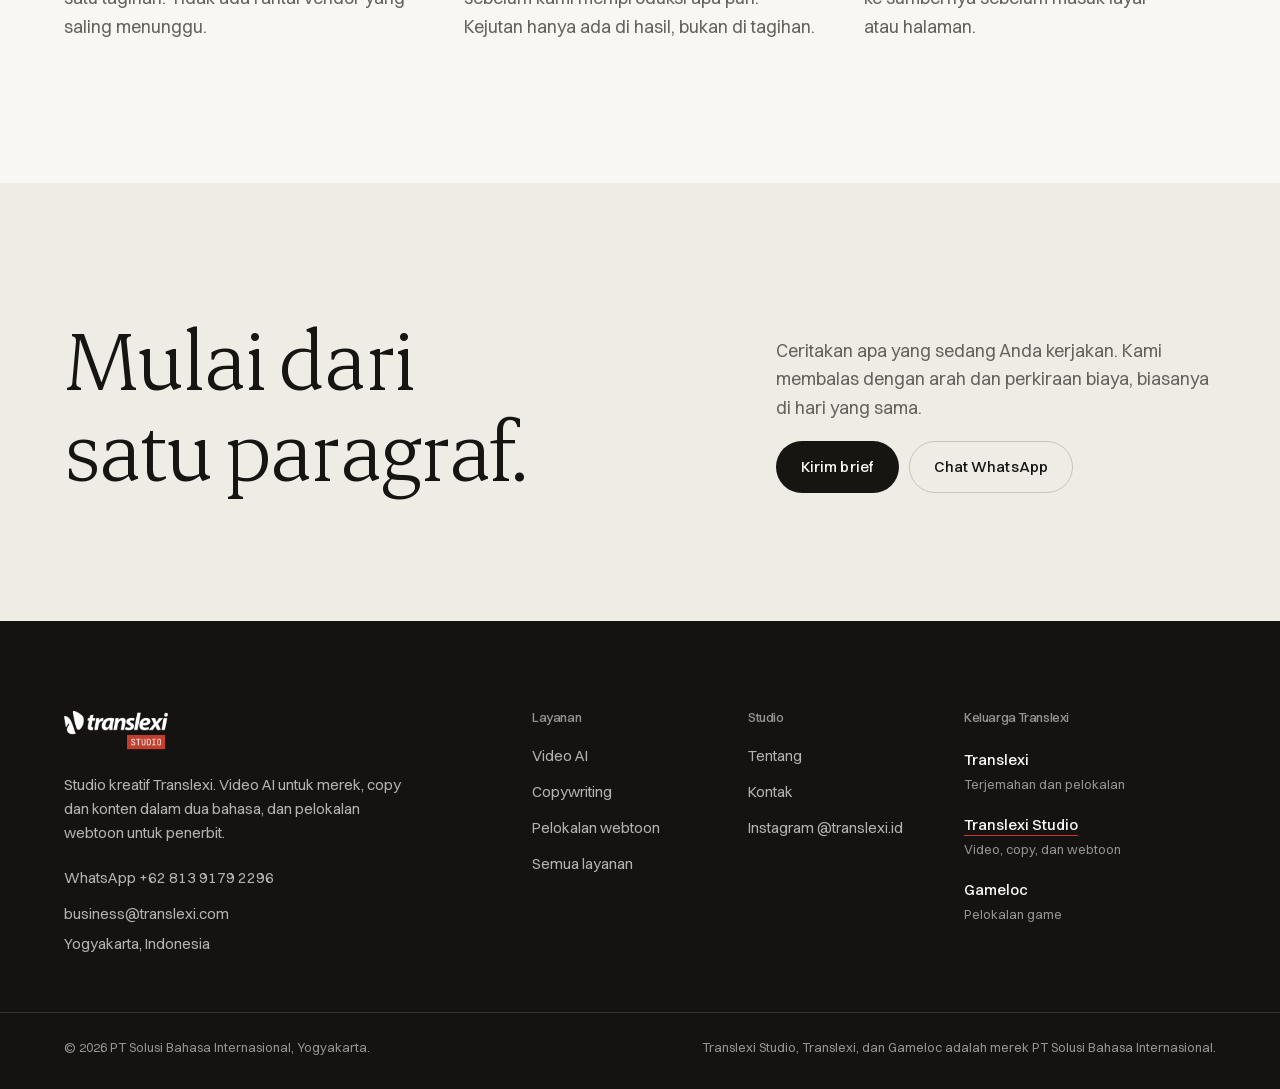
==== commit 9090929b: "deploy: a7c60f18faaa68c4deaf41781ee3628942dc1a7e translexi/studio@a7c60f18faaa68c4deaf41781ee3628942" ====
--- a/index.html
+++ b/index.html
@@ -3,111 +3,191 @@
 <head>
 <meta charset="utf-8">
 <meta name="viewport" content="width=device-width, initial-scale=1">
-<title>Translexi Studio — Rumah Produksi Video AI &amp; Pelokalan Webtoon</title>
-<meta name="description" content="Rumah produksi di bawah Translexi: jasa produksi video AI untuk merek — iklan, konten sosial bulanan — dan pelokalan webtoon yang dikerjakan manusia.">
+<title>Translexi Studio — Video AI, Copywriting &amp; Pelokalan Webtoon</title>
+<meta name="description" content="Studio kreatif Translexi, rumah bahasa sejak 2009. Produksi video AI untuk merek, copywriting Indonesia–Inggris, dan pelokalan webtoon untuk penerbit.">
+<meta name="theme-color" content="#F8F7F4">
 <link rel="canonical" href="https://studio.translexi.id/">
 <link rel="alternate" hreflang="id" href="https://studio.translexi.id/">
 <link rel="alternate" hreflang="en" href="https://studio.translexi.com/">
 <link rel="alternate" hreflang="x-default" href="https://studio.translexi.com/">
 <meta property="og:type" content="website">
 <meta property="og:site_name" content="Translexi Studio">
-<meta property="og:title" content="Translexi Studio — Rumah Produksi Video AI &amp; Pelokalan Webtoon">
-<meta property="og:description" content="Rumah produksi di bawah Translexi: jasa produksi video AI untuk merek — iklan, konten sosial bulanan — dan pelokalan webtoon yang dikerjakan manusia.">
+<meta property="og:title" content="Translexi Studio — Video AI, Copywriting &amp; Pelokalan Webtoon">
+<meta property="og:description" content="Studio kreatif Translexi, rumah bahasa sejak 2009. Produksi video AI untuk merek, copywriting Indonesia–Inggris, dan pelokalan webtoon untuk penerbit.">
 <meta property="og:url" content="https://studio.translexi.id/">
 <meta property="og:image" content="https://studio.translexi.id/assets/img/og-default.jpg">
 <meta property="og:locale" content="id_ID">
 <meta property="og:image:width" content="1200">
 <meta property="og:image:height" content="630">
-<meta property="og:image:alt" content="Translexi Studio — Rumah produksi video AI &amp; pelokalan webtoon">
+<meta property="og:image:alt" content="Translexi Studio">
 <meta name="twitter:card" content="summary_large_image">
 <meta name="twitter:image" content="https://studio.translexi.id/assets/img/og-default.jpg">
 <link rel="icon" type="image/png" href="/assets/img/favicon.png">
-<link rel="preload" href="/assets/font/montserrat-var.woff2" as="font" type="font/woff2" crossorigin>
+<link rel="apple-touch-icon" href="/assets/img/apple-touch-icon.png">
+<link rel="preload" href="/assets/font/erode.woff2" as="font" type="font/woff2" crossorigin>
+<link rel="preload" href="/assets/font/switzer.woff2" as="font" type="font/woff2" crossorigin>
 <script>document.documentElement.className+=" js"</script>
 <link rel="stylesheet" href="/assets/css/site.css">
 <script type="speculationrules">
-{"prerender":[{"where":{"and":[{"href_matches":"/*"},{"not":{"href_matches":"/assets/*"}}]},"eagerness":"moderate"}]}
+{"prerender":[{"where":{"and":[{"href_matches":"/*"},{"not":{"href_matches":"/assets/*"}},{"not":{"href_matches":"/jupiter/*"}},{"not":{"href_matches":"/hpi/*"}}]},"eagerness":"moderate"}]}
 </script>
-<script type="application/ld+json">{"@context":"https://schema.org","@graph":[{"@type":"Organization","@id":"https://studio.translexi.id/#organization","name":"Translexi Studio","url":"https://studio.translexi.id/","description":"Rumah produksi video AI &amp; pelokalan webtoon","logo":"https://studio.translexi.id/assets/logo/studio.svg","parentOrganization":{"@type":"Organization","name":"PT Solusi Bahasa Internasional","alternateName":"Translexi","url":"https://translexi.id","subOrganization":[{"@type":"Organization","name":"Translexi Studio","url":"https://studio.translexi.id/"},{"@type":"Organization","name":"Gameloc","alternateName":"Translexi Game Localization","url":"https://gameloc.translexi.com/"}]},"address":{"@type":"PostalAddress","addressLocality":"Yogyakarta","addressCountry":"ID"},"email":"business@translexi.com","telephone":"+62 274 2884 924","areaServed":"Worldwide","knowsLanguage":["id","en","ko","fr","es"],"sameAs":["https://www.instagram.com/translexi.id/","https://translexi.id"],"image":"https://studio.translexi.id/assets/img/og-default.jpg","inLanguage":"id"}]}</script>
+<script type="application/ld+json">{"@context":"https://schema.org","@graph":[{"@type":"Organization","@id":"https://studio.translexi.id/#organization","name":"Translexi Studio","url":"https://studio.translexi.id/","description":"Studio kreatif Translexi: produksi video AI, copywriting Indonesia–Inggris, dan pelokalan webtoon","logo":"https://studio.translexi.id/assets/logo/studio-logo.png","parentOrganization":{"@type":"Organization","name":"PT Solusi Bahasa Internasional","alternateName":"Translexi","url":"https://translexi.id","subOrganization":[{"@type":"Organization","name":"Translexi Studio","url":"https://studio.translexi.id/"},{"@type":"Organization","name":"Gameloc","alternateName":"Translexi Game Localization","url":"https://gameloc.translexi.com/"}]},"address":{"@type":"PostalAddress","addressLocality":"Yogyakarta","addressCountry":"ID"},"email":"business@translexi.com","telephone":"+62 274 2884 924","contactPoint":[{"@type":"ContactPoint","contactType":"sales","telephone":"+62 813 9179 2296","url":"https://wa.me/6281391792296","availableLanguage":["id","en"]}],"areaServed":"Worldwide","knowsLanguage":["id","en","ko","fr","es"],"sameAs":["https://www.instagram.com/translexi.id/","https://translexi.id"],"image":"https://studio.translexi.id/assets/img/og-default.jpg","inLanguage":"id"}]}</script>
 </head>
-<body class="hal-hero">
+<body class="hal-home hal-hero">
 <a class="lompat" href="#isi">Langsung ke isi</a>
 <header class="nav" id="nav">
   <div class="wadah nav__baris">
-    <a class="nav__logo" href="/" aria-label="Translexi Studio">
-      <img class="nav__logo--gelap" src="/assets/logo/studio-dark.webp" alt="Translexi Studio" width="1200" height="463">
-<img class="nav__logo--terang" src="/assets/logo/studio.webp" alt="" aria-hidden="true" width="1200" height="463">    </a>
-    <nav class="nav__menu" id="menu" aria-label="Navigasi">
-      <a href="/" aria-current="page">Beranda</a>
-      <a href="/layanan/">Layanan</a>
-      <a href="/tentang/">Tentang</a>
-      <a href="/kontak/">Kontak</a>
-      <a class="tombol tombol--isi nav__cta" href="/kontak/">Kirim brief</a>
-      <div class="bahasa" role="group" aria-label="Pilih bahasa">
-        <a href="https://studio.translexi.id/" hreflang="id" lang="id" aria-current="true">ID</a>
-        <a href="https://studio.translexi.com/" hreflang="en" lang="en">EN</a>
+    <a class="nav__merek" href="/" aria-label="Translexi Studio">
+      <img class="nav__logo nav__logo--gelap" src="/assets/logo/studio-dark.webp" alt="Translexi Studio" width="1200" height="463">
+<img class="nav__logo nav__logo--terang" src="/assets/logo/studio.webp" alt="" aria-hidden="true" width="1200" height="463">    </a>
+    <nav class="nav__menu" id="menu" aria-label="Navigasi utama">
+      <ul class="nav__daftar">
+        <li><a href="/layanan/video-ai/">Video AI</a></li>
+        <li><a href="/layanan/copywriting/">Copywriting</a></li>
+        <li><a href="/layanan/pelokalan-webtoon/">Webtoon</a></li>
+        <li><a href="/tentang/">Tentang</a></li>
+        <li><a href="/kontak/">Kontak</a></li>
+      </ul>
+      <div class="nav__aksi">
+        <div class="bahasa" role="group" aria-label="Pilih bahasa">
+          <a href="https://studio.translexi.id/" hreflang="id" lang="id" aria-current="true">ID</a>
+          <span aria-hidden="true">/</span>
+          <a href="https://studio.translexi.com/" hreflang="en" lang="en">EN</a>
+        </div>
+        <a class="tombol tombol--isi nav__cta" href="/kontak/">Kirim brief</a>
       </div>
     </nav>
-    <button class="nav__burger" id="burger" aria-expanded="false" aria-controls="menu" aria-label="Menu"><span></span><span></span><span></span></button>
+    <button class="nav__burger" id="burger" type="button" aria-expanded="false" aria-controls="menu" aria-label="Menu"><span></span><span></span></button>
   </div>
 </header>
 <main id="isi">
 
 <section class="hero">
-  <video class="hero__video" poster="/assets/img/hero-poster.webp" autoplay muted loop playsinline preload="metadata" aria-hidden="true">
+  <video class="hero__video" poster="/assets/img/hero-poster.webp"
+         autoplay muted loop playsinline preload="metadata" aria-label="Cuplikan studi konsep Jupiter Protection oleh Translexi Studio">
+    <source src="/assets/video/hero.webm" type="video/webm">
     <source src="/assets/video/hero.mp4" type="video/mp4">
   </video>
-  <div class="hero__tirai"></div>
+  <div class="hero__tirai" aria-hidden="true"></div>
+  <p class="hero__takarir">Jupiter Protection, film merek. Studi konsep.</p>
   <div class="wadah hero__isi">
-    <p class="eyebrow eyebrow--terang">Rumah produksi · bagian dari Translexi</p>
-    <h1 class="hero__judul">Rumah produksi <br><em>apa lu mau, gua ada.</em></h1>
-    <p class="hero__sub">Video AI untuk merek yang butuh banyak materi tanpa kehilangan wajah. Pelokalan webtoon yang dikerjakan manusia, panel demi panel. Satu rumah, satu penanggung jawab.</p>
-    <div class="hero__aksi">
-      <a class="tombol tombol--terang" href="/kontak/">Kirim brief</a>
-      <a class="tombol tombol--hantu" href="/layanan/">Lihat isi rumah ini</a>
-    </div>
-  </div>
-</section>
-
-<section class="bagian divisi-duo">
+    <h1 class="hero__judul" data-waktu><span class="kata">Setiap</span> <span class="kata">kata</span> <span class="kata">kami</span> <span class="kata">timbang.</span> <span class="kata">Lalu</span> <span class="kata">kami</span> <span class="kata">beri</span> <span class="kata">gambar.</span></h1>
+    <div class="hero__bawah">
+      <p class="hero__lede">Studio kreatif dari rumah bahasa Translexi. Video AI untuk merek, copy dalam bahasa Indonesia dan Inggris, dan pelokalan webtoon untuk penerbit.</p>
+      <div class="hero__aksi">
+        <a class="tombol tombol--terang" href="/kontak/">Kirim brief</a>
+        <a class="tombol tombol--hantu" href="/layanan/">Lihat layanan</a>
+      </div>
+    </div>
+  </div>
+</section>
+
+<section class="bagian disiplin" aria-labelledby="disiplin-judul">
   <div class="wadah">
-    <p class="eyebrow reveal">Dua divisi, satu standar</p>
-    <div class="duo">
-      <a class="duo__kartu reveal" href="/layanan/video-ai/">
-        <h2>Video &amp; Konten</h2>
-        <p>Produksi video berbasis AI — dari satu iklan sampai dua puluh materi sebulan yang kelihatan sekeluarga. Strategi dibaca dari angka, bukan dari selera.</p>
-        <span class="duo__cta">Jasa video AI <i aria-hidden="true">→</i></span>
-      </a>
-      <a class="duo__kartu reveal" href="/layanan/pelokalan-webtoon/">
-        <h2>Komik &amp; Webtoon</h2>
-        <p>Pelokalan komik dan webtoon dari file mentah sampai episode siap tayang. Diterjemahkan manusia, di-letter manusia — dari panel pertama sampai terakhir.</p>
-        <span class="duo__cta">Jasa pelokalan webtoon <i aria-hidden="true">→</i></span>
-      </a>
-    </div>
-  </div>
-</section>
-
-<section class="bagian bagian--gelap induk">
+    <div class="pembuka">
+      <h2 class="judul-bagian" id="disiplin-judul">Tiga disiplin. Satu standar.</h2>
+      <p class="pembuka__teks">Tim yang berbeda, ukuran yang sama: makna sampai utuh ke orang yang dituju, dalam bahasa apa pun ia membacanya.</p>
+    </div>
+    <div class="disiplin__isi">
+      <ul class="indeks">
+        <li class="indeks__baris">
+          <h3 class="indeks__nama"><a href="/layanan/video-ai/">Produksi video AI</a></h3>
+          <span class="indeks__panah" aria-hidden="true"><svg viewBox="0 0 16 16" fill="none" stroke="currentColor" stroke-width="1.5" stroke-linecap="round" stroke-linejoin="round"><path d="M3 8h9M8.5 3.5 13 8l-4.5 4.5"/></svg></span>
+          <p class="indeks__d">Iklan, film merek, dan konten sosial bulanan. Dunia merek Anda ditetapkan sekali, lalu dipakai lintas puluhan video.</p>
+          <p class="indeks__termasuk">Iklan dan video merek · Konten sosial bulanan · Subtitle dan voice-over</p>
+        </li>
+        <li class="indeks__baris">
+          <h3 class="indeks__nama"><a href="/layanan/copywriting/">Copywriting dan penulisan konten</a></h3>
+          <span class="indeks__panah" aria-hidden="true"><svg viewBox="0 0 16 16" fill="none" stroke="currentColor" stroke-width="1.5" stroke-linecap="round" stroke-linejoin="round"><path d="M3 8h9M8.5 3.5 13 8l-4.5 4.5"/></svg></span>
+          <p class="indeks__d">Copy kampanye, website, dan artikel dalam bahasa Indonesia dan Inggris. Ditulis langsung di tiap bahasa, bukan diterjemahkan.</p>
+          <p class="indeks__termasuk">Copy kampanye dan iklan · Website dan konten SEO · Panduan suara merek</p>
+        </li>
+        <li class="indeks__baris">
+          <h3 class="indeks__nama"><a href="/layanan/pelokalan-webtoon/">Pelokalan webtoon</a></h3>
+          <span class="indeks__panah" aria-hidden="true"><svg viewBox="0 0 16 16" fill="none" stroke="currentColor" stroke-width="1.5" stroke-linecap="round" stroke-linejoin="round"><path d="M3 8h9M8.5 3.5 13 8l-4.5 4.5"/></svg></span>
+          <p class="indeks__d">Dari berkas mentah sampai episode siap terbit. Diterjemahkan dan di-letter manusia, untuk penerbit yang sama sejak 2019.</p>
+          <p class="indeks__termasuk">Terjemahan Korea ke EN, FR, ES · Cleanup dan redraw · Typesetting dan lettering</p>
+        </li>
+      </ul>
+      <div class="pratinjau" aria-hidden="true">
+        <div class="pratinjau__slot"><img src="/assets/img/disiplin-video.webp" alt="" width="1400" height="788" loading="lazy" decoding="async"></div>
+        <div class="pratinjau__slot pratinjau__teks">
+          <p><small>Ditulis dalam bahasa Indonesia</small>Kata yang tepat tidak pernah kebetulan.</p>
+          <p><small>Written in English</small>The right word is never an accident.</p>
+        </div>
+        <div class="pratinjau__slot"><img src="/assets/img/webtoon-process-poster.webp" alt="" width="720" height="1280" loading="lazy" decoding="async"></div>
+      </div>
+    </div>
+  </div>
+</section>
+
+<section class="bagian karya" aria-labelledby="karya-judul">
   <div class="wadah">
-    <p class="eyebrow eyebrow--terang reveal">Induk kami</p>
-    <h2 class="reveal">Sebelum punya studio, <br>kami sudah punya klien.</h2>
-    <div class="angka-trio">
-  <div class="angka reveal">
-    <p class="angka__n" data-hitung>2009</p>
-    <p class="angka__l">Tahun Translexi mulai bekerja dengan bahasa. Lebih dari lima belas tahun sampai hari ini.</p>
-  </div>
-  <div class="angka reveal">
-    <p class="angka__n" data-hitung>400+</p>
-    <p class="angka__l">Klien di lebih dari 25 negara — dari lembaga PBB sampai merek konsumen.</p>
-  </div>
-  <div class="angka reveal">
-    <p class="angka__n" data-hitung>12.000+</p>
-    <p class="angka__l">Pekerjaan bahasa selesai, tercatat satu per satu.</p>
+    <div class="pembuka">
+      <h2 class="judul-bagian" id="karya-judul">Karya terpilih</h2>
+      <p class="pembuka__teks">Dua studi konsep yang kami produksi atas inisiatif sendiri, bukan pesanan. Keduanya bisa ditonton utuh.</p>
+    </div>
+    <div class="karya__kisi">
+      <article class="karya__item karya__item--1">
+        <a class="karya__gambar" href="/jupiter/" tabindex="-1" aria-hidden="true">
+          <img src="/assets/img/karya-jupiter.webp" alt="" width="1280" height="720" loading="lazy" decoding="async">
+          <span class="karya__putar">Tonton film</span>
+        </a>
+        <p class="karya__jenis">Studi konsep: film merek untuk latar website</p>
+        <h3 class="karya__nama"><a href="/jupiter/">Jupiter Protection</a></h3>
+        <p class="karya__d">Dua puluh detik tentang rasa aman: gerbang, kendaraan, dan satu sosok yang berjalan menuju matahari terbit. Diproduksi untuk dipasang sebagai video latar halaman depan.</p>
+      </article>
+      <article class="karya__item karya__item--2">
+        <a class="karya__gambar" href="/hpi/" tabindex="-1" aria-hidden="true">
+          <img src="/assets/img/karya-hpi.webp" alt="" width="720" height="900" loading="lazy" decoding="async">
+          <span class="karya__putar">Tonton Reels</span>
+        </a>
+        <p class="karya__jenis">Studi konsep: Reels edukasi, 60 detik</p>
+        <h3 class="karya__nama"><a href="/hpi/">Himpunan Penerjemah Indonesia</a></h3>
+        <p class="karya__d">Kisah nyata satu kata yang salah diterjemahkan di ruang gawat darurat, diceritakan ulang sebagai Reels Instagram berbahasa Indonesia.</p>
+      </article>
+    </div>
+  </div>
+</section>
+
+<section class="bagian bagian--malam induk" aria-labelledby="induk-judul">
+  <div class="wadah">
+    <div class="induk__atas">
+      <div>
+        <h2 class="judul-bagian" id="induk-judul">Lahir dari rumah bahasa yang dipercaya sejak 2009.</h2>
+        <p class="induk__teks">Translexi Studio adalah studio kreatif Translexi. Selama tujuh belas tahun Translexi menerjemahkan dan melokalkan untuk lembaga PBB, merek global, dan agensi bahasa dunia. Ketika klien yang sama mulai meminta lebih dari teks, kami membuka Studio dengan disiplin dan penyunting yang sama.</p>
+      </div>
+      <div class="silsilah" role="group" aria-label="Keluarga Translexi">
+  <a class="silsilah__simpul silsilah__simpul--induk" href="https://translexi.id" rel="noopener">
+  <span class="silsilah__nama">Translexi</span>
+  <span class="silsilah__bidang">Terjemahan dan pelokalan</span>
+</a>
+
+  <span class="silsilah__batang" aria-hidden="true"></span>
+  <div class="silsilah__cabang">
+<a class="silsilah__simpul silsilah__simpul--studio" href="/" aria-current="true">
+  <span class="silsilah__nama">Translexi Studio</span>
+  <span class="silsilah__bidang">Video, copy, dan webtoon</span>
+</a>
+<a class="silsilah__simpul silsilah__simpul--game" href="https://gameloc.translexi.com/" rel="noopener">
+  <span class="silsilah__nama">Gameloc</span>
+  <span class="silsilah__bidang">Pelokalan game</span>
+</a>
   </div>
 </div>
 
+    </div>
+    <div class="angka angka--gelap">
+  <dl class="angka__baris angka__baris--3">
+    <div class="angka__sel"><dt>Tahun Translexi mulai bekerja</dt><dd>2009</dd></div>
+    <div class="angka__sel"><dt>Klien di lebih dari 25 negara</dt><dd>400+</dd></div>
+    <div class="angka__sel"><dt>Pekerjaan bahasa yang sudah selesai</dt><dd>12.000+</dd></div>
+  </dl>
+<p class="angka__catatan">Angka di atas adalah rekam jejak Translexi, perusahaan induk kami.</p></div>
+
     <div class="marquee">
-  <div class="marquee__bingkai" aria-label="Klien Translexi untuk terjemahan &amp; pelokalan.">
+  <p class="marquee__label">Sebagian klien Translexi</p>
+  <div class="marquee__bingkai" aria-label="Sebagian klien Translexi">
     <div class="marquee__jalur">
       <div class="marquee__set">
         <img src="/assets/img/clients/unicef.svg" alt="UNICEF"
@@ -191,68 +271,78 @@
       </div>
     </div>
   </div>
-  <p class="marquee__label">Klien Translexi untuk terjemahan &amp; pelokalan.</p>
 </div>
 
   </div>
 </section>
 
-<section class="bagian kenapa">
+<section class="bagian cara" aria-labelledby="cara-judul">
   <div class="wadah">
-    <p class="eyebrow reveal">Kenapa kami</p>
-    <h2 class="reveal">Kenapa repot-repot ke sini.</h2>
+    <h2 class="judul-bagian" id="cara-judul">Cara kami bekerja.</h2>
     <div class="tiga">
-      <div class="tiga__blok reveal"><h3>Kru lengkap, satu atap</h3><p>Tidak ada rantai vendor yang saling menunggu. Satu penanggung jawab, satu jadwal, satu invoice.</p></div>
-      <div class="tiga__blok reveal"><h3>Konsistensi yang bertahan berbulan-bulan</h3><p>Wajah, warna, dan suara merek Anda dikunci sekali lalu dipakai puluhan video. Watak tokoh dan gaya satu judul dijaga sama sampai episode ke dua ratus. Pekerjaannya sama: menjaga.</p></div>
-      <div class="tiga__blok reveal"><h3>Rumah bahasa, bukan rumah efek</h3><p>Kami mengerti apa yang orang dengar, bukan cuma apa yang tertulis. Itu bedanya materi yang benar-benar jalan di pasar tujuannya dan materi yang cuma terlihat mahal.</p></div>
-    </div>
-  </div>
-</section>
-
-<section class="bagian bagian--api cta-band">
-  <div class="wadah sempit tengah">
-    <h2 class="reveal">Kirim brief. Atau kirim keluhan.</h2>
-    <p class="cta-band__sub reveal">Dua-duanya kami baca. Yang kedua biasanya lebih berguna.</p>
-    <a class="tombol tombol--terang reveal" href="/kontak/">Mulai dari sini</a>
-  </div>
-</section>
-
+      <div class="tiga__blok"><h3>Satu penanggung jawab</h3><p>Satu nama yang Anda hubungi, satu jadwal, satu tagihan. Tidak ada rantai vendor yang saling menunggu.</p></div>
+      <div class="tiga__blok"><h3>Persetujuan sebelum produksi</h3><p>Anda menyetujui naskah dan rencana visual sebelum kami memproduksi apa pun. Kejutan hanya ada di hasil, bukan di tagihan.</p></div>
+      <div class="tiga__blok"><h3>Fakta diperiksa</h3><p>Setiap klaim, angka, dan nama diperiksa ke sumbernya sebelum masuk layar atau halaman.</p></div>
+    </div>
+  </div>
+</section>
+<section class="akhir" aria-labelledby="akhir-judul">
+  <div class="wadah akhir__isi">
+    <h2 class="akhir__judul" id="akhir-judul">Mulai dari satu paragraf.</h2>
+    <div class="akhir__kanan">
+      <p>Ceritakan apa yang sedang Anda kerjakan. Kami membalas dengan arah dan perkiraan biaya, biasanya di hari yang sama.</p>
+      <div class="akhir__aksi">
+        <a class="tombol tombol--isi" href="/kontak/">Kirim brief</a>
+        <a class="tombol tombol--garis" href="https://wa.me/6281391792296" rel="noopener">Chat WhatsApp</a>
+      </div>
+    </div>
+  </div>
+</section>
 </main>
 <footer class="kaki">
   <div class="wadah kaki__grid">
-    <div class="kaki__brand">
-      <img src="/assets/logo/studio.webp" alt="Translexi Studio" width="1200" height="463">
-      <p>Translexi Studio adalah rumah produksi milik Translexi (PT Solusi Bahasa Internasional): produksi video AI untuk merek, dan pelokalan webtoon yang dikerjakan manusia.</p>
+    <div class="kaki__merek">
+      <img src="/assets/logo/studio.webp" alt="Translexi Studio" width="1200" height="463" decoding="async">
+      <p>Studio kreatif Translexi. Video AI untuk merek, copy dan konten dalam dua bahasa, dan pelokalan webtoon untuk penerbit.</p>
       <ul class="kaki__kontak">
-        <li><a href="https://wa.me/6281391792296" rel="noopener">+62 813 9179 2296</a></li>
+        <li><a href="https://wa.me/6281391792296" rel="noopener">WhatsApp +62 813 9179 2296</a></li>
         <li><a href="mailto:business@translexi.com">business@translexi.com</a></li>
         <li>Yogyakarta, Indonesia</li>
       </ul>
     </div>
     <div class="kaki__kolom">
-      <p class="eyebrow">Layanan</p>
-      <a href="/layanan/video-ai/">Produksi video AI</a>
-      <a href="/layanan/pelokalan-webtoon/">Pelokalan webtoon</a>
-      <a href="/layanan/">Semua layanan</a>
+      <h2 class="kaki__kepala">Layanan</h2>
+      <ul>
+<li><a href="/layanan/video-ai/">Video AI</a></li><li><a href="/layanan/copywriting/">Copywriting</a></li><li><a href="/layanan/pelokalan-webtoon/">Pelokalan webtoon</a></li>        <li><a href="/layanan/">Semua layanan</a></li>
+      </ul>
     </div>
     <div class="kaki__kolom">
-      <p class="eyebrow">Translexi Studio</p>
-<a href="/">Beranda</a><a href="/layanan/">Layanan</a><a href="/tentang/">Tentang</a><a href="/kontak/">Kontak</a>    </div>
-    <div class="kaki__kolom kaki__induk">
-      <p class="eyebrow">Translexi</p>
-      <p>Butuh terjemahan &amp; pelokalan di luar video dan komik?</p>
-      <a class="tombol tombol--garis" href="https://translexi.id" rel="noopener">Ke Translexi, induk kami</a>
-    </div>
-  </div>
-  <div class="wadah kaki__keluarga">
-    <p class="eyebrow">Satu rumah, tiga meja</p>
-    <ul>
-      <li><a href="https://translexi.id" rel="noopener">Translexi — bahasa</a></li>
-      <li><a href="/">Translexi Studio — gambar</a></li>
-      <li><a href="https://gameloc.translexi.com/" rel="noopener">Gameloc — game</a></li>
-    </ul>
-  </div>
-  <div class="wadah kaki__legal"><p>© 2026 PT Solusi Bahasa Internasional · Yogyakarta, Indonesia</p></div>
+      <h2 class="kaki__kepala">Studio</h2>
+      <ul>
+        <li><a href="/tentang/">Tentang</a></li>
+        <li><a href="/kontak/">Kontak</a></li>
+        <li><a href="https://www.instagram.com/translexi.id/" rel="noopener">Instagram @translexi.id</a></li>
+      </ul>
+    </div>
+    <div class="kaki__kolom kaki__keluarga">
+      <h2 class="kaki__kepala">Keluarga Translexi</h2>
+      <ul>
+        <li>
+          <a href="https://translexi.id" rel="noopener">Translexi</a>
+          <span>Terjemahan dan pelokalan</span>
+        </li>
+        <li class="ini">
+          <a href="/">Translexi Studio</a>
+          <span>Video, copy, dan webtoon</span>
+        </li>
+        <li>
+          <a href="https://gameloc.translexi.com/" rel="noopener">Gameloc</a>
+          <span>Pelokalan game</span>
+        </li>
+      </ul>
+    </div>
+  </div>
+  <div class="wadah kaki__legal"><p>© 2026 PT Solusi Bahasa Internasional, Yogyakarta.</p><p>Translexi Studio, Translexi, dan Gameloc adalah merek PT Solusi Bahasa Internasional.</p></div>
 </footer>
 <script src="/assets/js/site.js" defer></script>
 </body>
--- a/assets/css/site.css
+++ b/assets/css/site.css
@@ -1,508 +1,601 @@
 /* ============================================================
-   TRANSLEXI STUDIO — site.css
-   Token diwarisi dari company profile (gradien api, arang, Montserrat).
+   TRANSLEXI STUDIO — site.css (sistem visual 2026-09, revisi 2)
+
+   Gagasan: studio kreatif yang lahir dari rumah bahasa, untuk klien yang
+   terbiasa dengan barang bagus. Suaranya tenang, bukan keras.
+   · Judul  : Erode — serif display kontemporer, bobot ringan (360–440).
+              Italic dipakai untuk SELURUH elemen (pernyataan, takarir),
+              bukan untuk menyorot satu kata.
+   · Teks   : Switzer — grotesk halus untuk badan, UI, dan angka.
+   · Warna  : kertas hangat nyaris putih, tinta hangat, satu aksen bata
+              (diambil dari logo) yang dipakai hemat.
+   · Gerak  : satu momen di hero (kata judul menyala berurutan), transisi
+              antar halaman (View Transitions), dan gerak yang menjawab
+              tindakan pengguna. Tidak ada kartu yang meluncur masuk.
    ============================================================ */
 
-@font-face{font-family:'Montserrat';font-style:normal;font-weight:100 900;font-display:swap;
-  src:url('/assets/font/montserrat-var.woff2') format('woff2')}
-@font-face{font-family:'Montserrat';font-style:italic;font-weight:800;font-display:swap;
-  src:url('/assets/font/montserrat-800-italic.woff2') format('woff2')}
+@font-face{font-family:'Erode';font-style:normal;font-weight:300 700;font-display:swap;
+  src:url('/assets/font/erode.woff2') format('woff2')}
+@font-face{font-family:'Erode';font-style:italic;font-weight:300 700;font-display:swap;
+  src:url('/assets/font/erode-italic.woff2') format('woff2')}
+@font-face{font-family:'Switzer';font-style:normal;font-weight:100 900;font-display:swap;
+  src:url('/assets/font/switzer.woff2') format('woff2')}
+@font-face{font-family:'Switzer';font-style:italic;font-weight:100 900;font-display:swap;
+  src:url('/assets/font/switzer-italic.woff2') format('woff2')}
 
 :root{
-  --api-oranye:#D5702E; --api-merah:#C23F2D; --api-magenta:#B21D60;
-  --api:linear-gradient(135deg,var(--api-oranye) 0%,var(--api-merah) 46%,var(--api-magenta) 100%);
-  --arang:#241E1E; --tinta:#1A1616; --abu-teks:#6E6660; --abu-garis:#E4DED8;
-  --kertas:#FFFFFF; --kertas-hangat:#F7F3EF;
-  --wadah:1200px; --sempit:840px;
-  --r:14px; --r-kecil:8px;
+  --kertas:#F8F7F4; --kertas-2:#EFECE6; --kertas-3:#E6E2DA;
+  --tinta:#161512; --tinta-2:#2A2824; --abu:#67635D; --abu-2:#736E68;
+  --garis:#E1DDD5; --garis-kuat:#C9C4BB;
+  --bata:#C2382A; --bata-gelap:#A52E22;
+  --malam:#141311; --malam-2:#1E1C19;
+  --putih:#F8F7F4; --putih-70:rgba(248,247,244,.7); --putih-45:rgba(248,247,244,.56);
+  --garis-gelap:rgba(248,247,244,.14);
+
+  --serif:'Erode',Georgia,'Times New Roman',serif;
+  --sans:'Switzer',ui-sans-serif,system-ui,-apple-system,'Helvetica Neue',Arial,sans-serif;
+
+  --t-h1:clamp(2.75rem,1.5rem + 5.4vw,6.9rem);
+  --t-h2:clamp(2rem,1.35rem + 2.6vw,3.9rem);
+  --t-h3:clamp(1.4rem,1.25rem + .6vw,1.85rem);
+  --t-lede:clamp(1.125rem,1.05rem + .35vw,1.375rem);
+  --t-body:clamp(1.0625rem,1.02rem + .2vw,1.125rem);
+  --t-kecil:.9375rem; --t-mini:.8125rem;
+
+  --wadah:1280px; --tepi:clamp(20px,5vw,72px);
+  --ruang:clamp(88px,11vw,168px); --ruang-2:clamp(48px,6vw,96px);
+  --nav:84px;
+  --pil:999px; --r:10px;
   --ease:cubic-bezier(.22,.61,.36,1);
-  --bayang:0 1px 2px rgba(36,30,30,.04),0 8px 24px rgba(36,30,30,.06);
-  --bayang-angkat:0 2px 4px rgba(36,30,30,.06),0 18px 40px rgba(36,30,30,.12);
 }
 
 *,*::before,*::after{box-sizing:border-box}
-html{-webkit-text-size-adjust:100%;scroll-behavior:smooth}
-body{margin:0;font-family:'Montserrat',system-ui,sans-serif;color:var(--tinta);
-  background:var(--kertas);font-size:16px;line-height:1.65;-webkit-font-smoothing:antialiased;
-  overflow-x:hidden}
-img,svg,video{max-width:100%;display:block}
-a{color:inherit;text-decoration:none}
-h1,h2,h3{margin:0 0 .5em;line-height:1.06;letter-spacing:-.025em;font-weight:800}
-h1{font-size:clamp(2.1rem,1.35rem + 3.1vw,3.85rem)}
-h2{font-size:clamp(1.65rem,1.15rem + 2.1vw,2.7rem)}
-h3{font-size:clamp(1.02rem,.96rem + .28vw,1.2rem);letter-spacing:-.012em;line-height:1.25}
-p{margin:0 0 1em}
-ol,ul{margin:0;padding:0;list-style:none}
-
-.wadah{width:100%;max-width:var(--wadah);margin-inline:auto;padding-inline:clamp(20px,5vw,48px)}
-.wadah.sempit{max-width:var(--sempit)}
-.tengah{text-align:center}
-.eyebrow{font-size:.7rem;font-weight:700;text-transform:uppercase;letter-spacing:.2em;
-  color:var(--api-merah);margin-bottom:1.1em}
-.eyebrow--terang{color:rgba(255,255,255,.85)}
-.catatan{font-size:.85rem;color:var(--abu-teks);line-height:1.6}
-.kotak{display:inline-flex;align-items:center;justify-content:center;min-width:2.1em;height:1.9em;
-  padding:0 .6em;background:var(--arang);color:#fff;font-size:.68rem;font-weight:700;
-  letter-spacing:.14em;border-radius:4px;margin-bottom:.9em}
-.pita{height:5px;width:120px;border:0;margin:2.2rem 0;border-radius:99px;background:var(--api)}
-.lompat{position:absolute;left:-9999px;top:0;background:var(--arang);color:#fff;padding:.8em 1.2em;z-index:200}
-.lompat:focus{left:8px;top:8px}
-:focus-visible{outline:3px solid var(--api-merah);outline-offset:3px;border-radius:3px}
-
-/* ---------- Tombol ---------- */
-.tombol{display:inline-flex;align-items:center;justify-content:center;gap:.5em;
-  padding:.85em 1.6em;border-radius:99px;font-weight:700;font-size:.92rem;letter-spacing:-.005em;
-  transition:transform .25s var(--ease),box-shadow .25s var(--ease),background-color .25s var(--ease),color .25s var(--ease);
-  will-change:transform}
-.tombol--isi{background:var(--api-merah);color:#fff;background-image:var(--api)}
-.tombol--isi:hover{transform:translateY(-2px);box-shadow:0 10px 26px rgba(194,63,45,.32)}
-.tombol--terang{background:#fff;color:var(--api-merah)}
-.tombol--terang:hover{transform:translateY(-2px);box-shadow:0 10px 30px rgba(0,0,0,.18)}
-.tombol--hantu{border:2px solid rgba(255,255,255,.6);color:#fff}
-.tombol--hantu:hover{background:rgba(255,255,255,.14);border-color:#fff;transform:translateY(-2px)}
-.tombol--garis{border:2px solid var(--arang);color:var(--arang)}
-.tombol--garis:hover{background:var(--arang);color:#fff;transform:translateY(-2px)}
-.tombol--besar{padding:1.05em 2em;font-size:1rem}
-
-/* ---------- Nav ---------- */
-.nav{position:sticky;top:0;z-index:100;background:rgba(255,255,255,.86);
-  backdrop-filter:saturate(180%) blur(14px);-webkit-backdrop-filter:saturate(180%) blur(14px);
-  border-bottom:1px solid transparent;transition:border-color .3s,box-shadow .3s,padding .3s}
-.nav.nav--gulir,.nav.nav--padat{border-bottom-color:var(--abu-garis);
-  box-shadow:0 4px 20px rgba(36,30,30,.05)}
-.nav__baris{display:flex;align-items:center;justify-content:space-between;gap:1.5rem;
-  padding-top:.85rem;padding-bottom:.85rem;transition:padding .3s var(--ease)}
-.nav--gulir .nav__baris,.nav--padat .nav__baris{padding-top:.55rem;padding-bottom:.55rem}
-.nav__logo img{height:44px;width:auto;transition:height .3s var(--ease)}
-.nav--gulir .nav__logo img,.nav--padat .nav__logo img{height:36px}
-.nav__menu{display:flex;align-items:center;gap:clamp(1rem,2vw,2rem)}
-.nav__menu>a:not(.tombol){position:relative;font-size:.93rem;font-weight:600;padding:.35em 0;color:var(--tinta)}
-.nav__menu>a:not(.tombol)::after{content:'';position:absolute;left:0;bottom:0;height:2px;width:100%;
-  background:var(--api);transform:scaleX(0);transform-origin:right;transition:transform .35s var(--ease)}
-.nav__menu>a:not(.tombol):hover::after,.nav__menu>a[aria-current]::after{transform:scaleX(1);transform-origin:left}
-.nav__menu>a[aria-current]{color:var(--api-merah)}
-.nav__cta{padding:.6em 1.25em;font-size:.86rem}
-/* Pemilih bahasa: menaut ke halaman padanan di domain sebelah (lihat alt_id/alt_en). */
-.bahasa{display:inline-flex;align-items:center;border:1.5px solid var(--abu-garis);
-  border-radius:99px;overflow:hidden;flex:none}
-.bahasa a{padding:.4em .78em;font-size:.72rem;font-weight:700;letter-spacing:.08em;
-  color:var(--abu-teks);line-height:1.4;transition:background-color .25s var(--ease),color .25s var(--ease)}
-.bahasa a+a{border-left:1.5px solid var(--abu-garis)}
-.bahasa a:hover{color:var(--api-merah);background:rgba(194,63,45,.07)}
-.bahasa a[aria-current]{background-image:var(--api);color:#fff}
-.bahasa a[aria-current]:hover{color:#fff}
-
-.nav__burger{display:none;flex-direction:column;justify-content:center;gap:5px;width:44px;height:44px;
-  background:none;border:0;cursor:pointer;padding:0}
-.nav__burger span{display:block;height:2px;width:24px;background:var(--tinta);border-radius:2px;
-  transition:transform .3s var(--ease),opacity .2s}
-.nav__burger[aria-expanded="true"] span:nth-child(1){transform:translateY(7px) rotate(45deg)}
-.nav__burger[aria-expanded="true"] span:nth-child(2){opacity:0}
-.nav__burger[aria-expanded="true"] span:nth-child(3){transform:translateY(-7px) rotate(-45deg)}
+html{-webkit-text-size-adjust:100%;text-size-adjust:100%;scroll-padding-top:calc(var(--nav) + 16px)}
+@media (prefers-reduced-motion:no-preference){html{scroll-behavior:smooth}}
+body{margin:0;background:var(--kertas);color:var(--tinta);
+  font-family:var(--sans);font-size:var(--t-body);font-weight:400;line-height:1.6;
+  -webkit-font-smoothing:antialiased;text-rendering:optimizeLegibility;overflow-x:clip;
+  font-feature-settings:"ss01","cv11"}
+img,svg,video{max-width:100%;height:auto;display:block}
+a{color:inherit}
+p{margin:0 0 1em;text-wrap:pretty}
+ul,ol,dl,dd{margin:0;padding:0}
+ul,ol{list-style:none}
+h1,h2,h3{margin:0;font-family:var(--serif);font-weight:400;color:inherit;
+  text-wrap:balance;font-kerning:normal;font-feature-settings:"kern","liga"}
+/* Erode bersidebearing lebar: di ukuran display wajib dilacak rapat, dan spasi
+   kata dikencangkan supaya baris tidak terasa bolong. Makin besar, makin rapat. */
+h1{font-size:var(--t-h1);font-weight:370;line-height:.98;letter-spacing:-.04em;word-spacing:-.06em}
+h2{font-size:var(--t-h2);font-weight:390;line-height:1.04;letter-spacing:-.032em;word-spacing:-.05em}
+h3{font-size:var(--t-h3);font-weight:430;line-height:1.16;letter-spacing:-.02em;word-spacing:-.03em}
+em{font-style:italic}
+::selection{background:var(--tinta);color:var(--kertas)}
+:focus-visible{outline:2px solid var(--bata);outline-offset:4px;border-radius:4px}
+
+/* Transisi antar halaman: crossfade pendek, statis, tanpa JS. */
+@view-transition{navigation:auto}
+::view-transition-old(root),::view-transition-new(root){animation-duration:.26s;animation-timing-function:var(--ease)}
+@media (prefers-reduced-motion:reduce){
+  ::view-transition-group(*),::view-transition-old(*),::view-transition-new(*){animation:none !important}
+}
+
+.wadah{width:100%;max-width:var(--wadah);margin-inline:auto;padding-inline:var(--tepi)}
+.wadah--sempit{max-width:960px}
+.lompat{position:absolute;left:12px;top:-60px;z-index:100;background:var(--tinta);color:var(--kertas);
+  padding:12px 18px;text-decoration:none;border-radius:var(--pil);font-weight:500}
+.lompat:focus{top:12px}
+
+/* ---------- Teks berulang ---------- */
+.lede{font-size:var(--t-lede);line-height:1.5;color:var(--tinta-2);max-width:36rem;margin:0}
+.redup{color:var(--abu)}
+.label{font-size:var(--t-mini);font-weight:500;color:var(--abu);letter-spacing:.01em}
+.kutip{font-family:var(--serif);font-style:italic;font-weight:380}
+
+.tautan{display:inline-flex;align-items:center;gap:.45em;min-height:44px;font-weight:500;
+  font-size:var(--t-kecil);color:var(--tinta);text-decoration:none;line-height:1.2}
+.tautan::after{content:"";width:.9em;height:.9em;flex:none;
+  background:currentColor;-webkit-mask:url("data:image/svg+xml,%3Csvg xmlns='http://www.w3.org/2000/svg' viewBox='0 0 16 16'%3E%3Cpath d='M3 8h9M8.5 3.5 13 8l-4.5 4.5' fill='none' stroke='%23000' stroke-width='1.6' stroke-linecap='round' stroke-linejoin='round'/%3E%3C/svg%3E") center/contain no-repeat;
+  mask:url("data:image/svg+xml,%3Csvg xmlns='http://www.w3.org/2000/svg' viewBox='0 0 16 16'%3E%3Cpath d='M3 8h9M8.5 3.5 13 8l-4.5 4.5' fill='none' stroke='%23000' stroke-width='1.6' stroke-linecap='round' stroke-linejoin='round'/%3E%3C/svg%3E") center/contain no-repeat;
+  transition:transform .3s var(--ease)}
+.tautan:hover::after{transform:translateX(4px)}
+.tautan--terang{color:var(--putih)}
+
+.tombol{display:inline-flex;align-items:center;justify-content:center;gap:.5em;min-height:52px;
+  padding:.85em 1.6em;font-family:var(--sans);font-size:.9375rem;font-weight:500;line-height:1.1;
+  letter-spacing:.005em;text-decoration:none;border-radius:var(--pil);border:1px solid transparent;
+  cursor:pointer;white-space:nowrap;
+  transition:background-color .25s var(--ease),color .25s var(--ease),border-color .25s var(--ease),transform .25s var(--ease)}
+.tombol:active{transform:scale(.985)}
+.tombol--isi{background:var(--tinta);color:var(--kertas)}
+.tombol--isi:hover{background:var(--bata)}
+.tombol--garis{border-color:var(--garis-kuat);color:var(--tinta);background:transparent}
+.tombol--garis:hover{border-color:var(--tinta);background:var(--tinta);color:var(--kertas)}
+.tombol--terang{background:var(--kertas);color:var(--tinta)}
+.tombol--terang:hover{background:#fff}
+.tombol--hantu{color:var(--putih);border-color:rgba(248,247,244,.4)}
+.tombol--hantu:hover{border-color:var(--putih);background:rgba(248,247,244,.1)}
+
+/* ---------- Navigasi ---------- */
+.nav{position:sticky;top:0;z-index:50;background:rgba(248,247,244,.92);
+  -webkit-backdrop-filter:saturate(1.3) blur(16px);backdrop-filter:saturate(1.3) blur(16px);
+  transition:background-color .3s,border-color .3s;border-bottom:1px solid transparent}
+.nav--padat{border-bottom-color:var(--garis)}
+.nav__baris{display:flex;align-items:center;gap:32px;min-height:var(--nav)}
+.nav__merek{display:inline-flex;align-items:center;text-decoration:none;margin-right:auto;min-height:44px}
+.nav__logo{width:auto;height:46px}
 .nav__logo--terang{display:none}
-
-/* Halaman ber-hero: navbar melayang transparan di atas gambar, lalu memadat
-   jadi putih saat digulir. Semua warna di dalamnya ikut berbalik agar tetap
-   terbaca di atas hero yang gelap. */
-body.hal-hero .nav{position:fixed;top:0;left:0;right:0;
-  background:transparent;backdrop-filter:none;-webkit-backdrop-filter:none;
-  border-bottom-color:transparent;box-shadow:none}
-/* Tirai gradien: gelap di puncak, hilang sama sekali di bawah navbar. Tingginya
-   sengaja melebihi navbar supaya batasnya tak pernah terlihat sebagai garis —
-   terbaca sebagai bayangan alami di gambar, bukan sebagai bilah yang menutup. */
-body.hal-hero .nav::before{content:'';position:absolute;inset:0 0 auto;height:230%;
-  pointer-events:none;transition:opacity .4s var(--ease);
-  background:linear-gradient(180deg,rgba(18,14,14,.78) 0%,rgba(18,14,14,.55) 38%,
-    rgba(18,14,14,.24) 68%,transparent 100%)}
-body.hal-hero .nav.nav--padat::before{opacity:0}
-.nav__baris{position:relative;z-index:1}
-body.hal-hero .nav.nav--padat{background:rgba(255,255,255,.9);
-  backdrop-filter:saturate(180%) blur(14px);-webkit-backdrop-filter:saturate(180%) blur(14px);
-  border-bottom-color:var(--abu-garis);box-shadow:0 4px 20px rgba(36,30,30,.05)}
-body.hal-hero .hero{padding-top:calc(var(--nav-h,74px) + clamp(3rem,8vw,5.5rem))}
-
-body.hal-hero .nav:not(.nav--padat) .nav__logo--gelap{display:none}
-body.hal-hero .nav:not(.nav--padat) .nav__logo--terang{display:block}
-body.hal-hero .nav:not(.nav--padat) .nav__menu>a:not(.tombol){color:#fff}
-body.hal-hero .nav:not(.nav--padat) .nav__menu>a[aria-current]{color:#fff}
-body.hal-hero .nav:not(.nav--padat) .bahasa{border-color:rgba(255,255,255,.55)}
-body.hal-hero .nav:not(.nav--padat) .bahasa a{color:rgba(255,255,255,.9)}
-body.hal-hero .nav:not(.nav--padat) .bahasa a+a{border-left-color:rgba(255,255,255,.55)}
-body.hal-hero .nav:not(.nav--padat) .bahasa a:hover{color:#fff;background:rgba(255,255,255,.18)}
-body.hal-hero .nav:not(.nav--padat) .nav__burger span{background:#fff}
+.nav__menu{display:flex;align-items:center;gap:36px}
+.nav__daftar{display:flex;gap:2px}
+.nav__daftar a{display:inline-flex;align-items:center;min-height:44px;padding:0 14px;
+  font-size:.9375rem;font-weight:500;text-decoration:none;color:var(--tinta);
+  border-radius:var(--pil);position:relative;transition:color .2s}
+.nav__daftar a:hover{color:var(--bata)}
+.nav__daftar a[aria-current="page"]::after{content:"";position:absolute;left:14px;right:14px;
+  bottom:6px;height:1.5px;background:currentColor}
+.nav__aksi{display:flex;align-items:center;gap:20px}
+.nav__cta{min-height:44px;padding:.6em 1.3em}
+.bahasa{display:flex;align-items:center;gap:2px;font-size:var(--t-mini);font-weight:500;letter-spacing:.04em}
+.bahasa a{display:inline-flex;align-items:center;justify-content:center;min-width:36px;min-height:44px;
+  text-decoration:none;color:var(--abu-2);border-radius:var(--pil);transition:color .2s}
+.bahasa a:hover{color:var(--tinta)}
+.bahasa a[aria-current="true"]{color:var(--tinta)}
+.bahasa span{color:var(--garis-kuat)}
+.nav__burger{display:none;width:48px;height:48px;border:0;background:none;padding:12px;
+  cursor:pointer;color:var(--tinta);margin-right:-12px}
+.nav__burger span{display:block;height:1.5px;background:currentColor;margin:8px 0;
+  transition:transform .3s var(--ease)}
+.nav__burger[aria-expanded="true"] span:first-child{transform:translateY(4.75px) rotate(45deg)}
+.nav__burger[aria-expanded="true"] span:last-child{transform:translateY(-4.75px) rotate(-45deg)}
+
+/* Beranda: nav transparan di atas video, memadat saat digulir. */
+.hal-hero .nav{position:fixed;left:0;right:0;background:transparent;
+  -webkit-backdrop-filter:none;backdrop-filter:none}
+.hal-hero .nav:not(.nav--padat) .nav__logo--gelap{display:none}
+.hal-hero .nav:not(.nav--padat) .nav__logo--terang{display:block}
+.hal-hero .nav:not(.nav--padat) .nav__daftar a,
+.hal-hero .nav:not(.nav--padat) .nav__burger{color:var(--putih)}
+.hal-hero .nav:not(.nav--padat) .nav__daftar a:hover{color:var(--putih-70)}
+.hal-hero .nav:not(.nav--padat) .bahasa a{color:var(--putih-45)}
+.hal-hero .nav:not(.nav--padat) .bahasa a[aria-current="true"],
+.hal-hero .nav:not(.nav--padat) .bahasa a:hover{color:var(--putih)}
+.hal-hero .nav:not(.nav--padat) .bahasa span{color:var(--putih-45)}
+.hal-hero .nav:not(.nav--padat) .nav__cta{background:var(--kertas);color:var(--tinta)}
+.hal-hero .nav.nav--padat{background:rgba(248,247,244,.92);
+  -webkit-backdrop-filter:saturate(1.3) blur(16px);backdrop-filter:saturate(1.3) blur(16px)}
+
+@media (max-width:1080px){
+  :root{--nav:72px}
+  .nav__logo{height:38px}
+  .nav__burger{display:block}
+  /* backdrop-filter di .nav menjadikannya containing block untuk turunan fixed,
+     jadi tinggi panel HARUS eksplisit — inset bawah 0 menghasilkan tinggi nol. */
+  .nav__menu{position:fixed;top:var(--nav);left:0;right:0;height:calc(100dvh - var(--nav));background:var(--kertas);
+    flex-direction:column;align-items:stretch;justify-content:space-between;gap:24px;
+    padding:12px var(--tepi) calc(28px + env(safe-area-inset-bottom));overflow-y:auto;
+    visibility:hidden;opacity:0;transform:translateY(-6px);
+    transition:opacity .25s var(--ease),transform .25s var(--ease),visibility 0s .25s}
+  .nav__menu.buka{visibility:visible;opacity:1;transform:none;
+    transition:opacity .25s var(--ease),transform .25s var(--ease)}
+  .nav__daftar{flex-direction:column;gap:0}
+  .nav__daftar a{font-family:var(--serif);font-size:clamp(2.1rem,7.5vw,2.8rem);font-weight:380;
+    letter-spacing:-.028em;padding:10px 0;min-height:64px;border-bottom:1px solid var(--garis);
+    border-radius:0;width:100%;color:var(--tinta)}
+  .nav__daftar a[aria-current="page"]::after{left:0;right:auto;width:24px;bottom:14px;background:var(--bata)}
+  .nav__aksi{justify-content:space-between}
+  .nav__cta{flex:1;max-width:280px;min-height:52px}
+  .hal-hero .nav .nav__menu .nav__daftar a{color:var(--tinta)}
+  .hal-hero .nav .nav__menu .bahasa a{color:var(--abu-2)}
+  .hal-hero .nav .nav__menu .bahasa a[aria-current="true"]{color:var(--tinta)}
+  .hal-hero .nav .nav__menu .bahasa span{color:var(--garis-kuat)}
+  .hal-hero .nav .nav__menu .nav__cta{background:var(--tinta);color:var(--kertas)}
+  .hal-hero .nav.nav--padat .nav__burger{color:var(--tinta)}
+  body.menu-buka{overflow:hidden}
+}
+@media (max-width:420px){.nav__logo{height:34px}}
+
+/* ---------- Hero beranda ---------- */
+.hero{position:relative;min-height:max(640px,100svh);display:flex;flex-direction:column;justify-content:flex-end;
+  background:var(--malam);color:var(--putih);overflow:hidden;isolation:isolate}
+.hero__video{position:absolute;inset:0;width:100%;height:100%;object-fit:cover;z-index:-2}
+.hero__tirai{position:absolute;inset:0;z-index:-1;
+  background:linear-gradient(180deg,rgba(20,19,17,.5) 0%,rgba(20,19,17,.08) 30%,rgba(20,19,17,.3) 55%,rgba(20,19,17,.9) 88%,var(--malam) 100%)}
+.hero__isi{padding-top:calc(var(--nav) + 64px);padding-bottom:clamp(72px,10vh,120px)}
+.hero__judul{max-width:13ch;margin-bottom:clamp(28px,4vw,44px);text-shadow:0 1px 24px rgba(0,0,0,.18)}
+.hero__bawah{display:grid;grid-template-columns:minmax(0,30rem) auto;gap:28px 56px;align-items:end;
+  justify-content:space-between}
+.hero__lede{font-size:var(--t-lede);line-height:1.45;margin:0;color:var(--putih-70);text-wrap:pretty}
+.hero__aksi{display:flex;flex-wrap:wrap;gap:10px}
+.hero__takarir{position:absolute;right:var(--tepi);top:calc(var(--nav) + 12px);margin:0;
+  font-size:var(--t-mini);font-weight:500;color:var(--putih-70);max-width:22rem;text-align:right;
+  display:flex;align-items:center;gap:10px;justify-content:flex-end}
+.hero__takarir::before{content:"";width:6px;height:6px;border-radius:50%;background:var(--bata);flex:none}
+
+/* Satu momen: kata judul menyala berurutan. Tanpa .js → tampil utuh. */
+.js .hero__judul[data-waktu] .kata{opacity:.28;transition:opacity .55s var(--ease)}
+.js .hero__judul[data-waktu] .kata.nyala{opacity:1}
+@media (prefers-reduced-motion:reduce){.js .hero__judul[data-waktu] .kata{opacity:1;transition:none}}
+@media (max-width:760px){
+  .hero{min-height:max(600px,94svh)}
+  .hero__isi{padding-top:16px;padding-bottom:64px}
+  .hero__bawah{grid-template-columns:1fr}
+  .hero__aksi .tombol{flex:1 1 auto}
+  .hero__takarir{position:static;width:100%;padding-inline:var(--tepi);justify-content:flex-start;text-align:left;margin-bottom:24px;max-width:none}
+}
 
 /* ---------- Bagian ---------- */
-.bagian{padding-block:clamp(3.5rem,7vw,6.5rem)}
-.bagian--kertas{background:var(--kertas-hangat)}
-.bagian--gelap{background:var(--arang);color:#fff}
-.bagian--gelap h2,.bagian--gelap h3{color:#fff}
-.bagian--api{background-image:var(--api);color:#fff}
-.bagian--api h2,.bagian--api h3{color:#fff}
-
-/* ---------- Hero ---------- */
-.hero{position:relative;display:flex;align-items:flex-end;min-height:min(88vh,760px);
-  padding-block:clamp(4rem,10vw,7rem);overflow:hidden;background:var(--arang);color:#fff}
-.hero__video{position:absolute;inset:0;width:100%;height:100%;object-fit:cover;z-index:0}
-.hero__tirai{position:absolute;inset:0;z-index:1;
-  background:linear-gradient(180deg,rgba(26,22,22,.42) 0%,rgba(26,22,22,.66) 44%,rgba(26,22,22,.93) 100%)}
-.hero__isi{position:relative;z-index:2;max-width:960px}
-.hero__judul{font-size:clamp(2.35rem,1.15rem + 5vw,4.6rem);margin-bottom:.35em;
-  text-shadow:0 2px 30px rgba(0,0,0,.3)}
-.hero__judul em{font-style:italic;font-weight:800}
-.hero__sub{font-size:clamp(1rem,.94rem + .45vw,1.22rem);max-width:60ch;color:rgba(255,255,255,.92);
-  margin-bottom:2rem;text-shadow:0 1px 12px rgba(0,0,0,.45)}
-.hero__aksi{display:flex;flex-wrap:wrap;gap:.85rem}
-
-/* ---------- Kepala halaman ---------- */
-.kepala{padding-top:clamp(3rem,6vw,5.5rem);padding-bottom:clamp(1.5rem,3vw,2.5rem)}
-.kepala--api{background-image:var(--api);color:#fff;
-  padding-bottom:clamp(3rem,6vw,5rem)}
-.kepala--api h1{color:#fff}
-.kepala--divisi h1{max-width:18ch}
-.remah{display:flex;flex-wrap:wrap;align-items:center;gap:.5em;margin-bottom:1.2rem;
-  font-size:.78rem;color:var(--abu-teks)}
-.remah a{transition:color .25s}
-.remah a:hover{color:var(--api-merah);text-decoration:underline;text-underline-offset:3px}
-.remah span[aria-hidden]{opacity:.45}
-.remah [aria-current]{color:var(--tinta);font-weight:600}
-.kepala__intro{font-size:clamp(1rem,.95rem + .35vw,1.16rem);color:var(--abu-teks);max-width:65ch}
-.kepala--api .kepala__intro{color:rgba(255,255,255,.9)}
-
-.kepala + .bagian{padding-top:clamp(2rem,4vw,3.2rem)}
-
-/* ---------- Duo divisi (home) ---------- */
-.duo{display:grid;grid-template-columns:repeat(2,1fr);gap:clamp(1rem,2.5vw,1.8rem)}
-.duo__kartu{position:relative;display:flex;flex-direction:column;padding:clamp(1.6rem,3vw,2.4rem);
-  border:1px solid var(--abu-garis);border-radius:var(--r);background:#fff;overflow:hidden;
-  transition:transform .35s var(--ease),box-shadow .35s var(--ease),border-color .35s}
-.duo__kartu::before{content:'';position:absolute;inset:0 0 auto;height:4px;background:var(--api);
-  transform:scaleX(0);transform-origin:left;transition:transform .45s var(--ease)}
-.duo__kartu:hover{transform:translateY(-5px);box-shadow:var(--bayang-angkat);border-color:transparent}
-.duo__kartu:hover::before{transform:scaleX(1)}
-.duo__kartu h2{font-size:clamp(1.4rem,1.2rem + .8vw,1.9rem)}
-.duo__kartu p{color:var(--abu-teks);flex:1}
-.duo__cta{font-weight:700;color:var(--api-merah);font-size:.93rem;display:inline-flex;align-items:center;gap:.4em}
-.duo__cta i{font-style:normal;transition:transform .3s var(--ease)}
-.duo__kartu:hover .duo__cta i{transform:translateX(5px)}
+.bagian{padding-block:var(--ruang)}
+.bagian--malam{background:var(--malam);color:var(--putih)}
+.bagian--kertas2{background:var(--kertas-2)}
+.pembuka{display:grid;grid-template-columns:minmax(0,7fr) minmax(0,5fr);gap:20px 64px;
+  align-items:end;margin-bottom:clamp(44px,6vw,88px)}
+.pembuka__teks{margin:0;color:var(--abu);max-width:30rem;font-size:var(--t-body)}
+.kisi{display:grid;grid-template-columns:minmax(0,4fr) minmax(0,8fr);gap:32px 80px;align-items:start}
+.kisi__kiri{position:sticky;top:calc(var(--nav) + 32px)}
+.judul-bagian{max-width:16ch}
+@media (max-width:900px){
+  .pembuka,.kisi{grid-template-columns:1fr}
+  .kisi__kiri{position:static}
+}
+
+/* ---------- Indeks disiplin (beranda): daftar kiri, pratinjau kanan ---------- */
+.disiplin__isi{display:grid;grid-template-columns:minmax(0,7fr) minmax(0,5fr);gap:48px 80px;align-items:start}
+.indeks{border-top:1px solid var(--garis-kuat)}
+.indeks__baris{position:relative;display:grid;grid-template-columns:1fr auto;gap:8px 32px;
+  padding:clamp(28px,3.4vw,44px) 0;border-bottom:1px solid var(--garis);align-items:start}
+.indeks__nama{grid-column:1;font-size:clamp(1.9rem,1.3rem + 2.2vw,3.2rem);font-weight:380;
+  line-height:1.02;letter-spacing:-.03em;word-spacing:-.05em;transition:color .25s var(--ease)}
+.indeks__nama a{text-decoration:none}
+.indeks__nama a::after{content:"";position:absolute;inset:0}
+.indeks__panah{grid-column:2;grid-row:1/span 3;align-self:center;width:44px;height:44px;border-radius:50%;
+  border:1px solid var(--garis-kuat);display:grid;place-items:center;color:var(--tinta);
+  transition:background-color .3s var(--ease),color .3s var(--ease),border-color .3s var(--ease),transform .3s var(--ease)}
+.indeks__panah svg{width:18px;height:18px}
+.indeks__d{grid-column:1;margin:8px 0 0;color:var(--abu);max-width:34rem}
+.indeks__termasuk{grid-column:1;margin:6px 0 0;font-size:var(--t-kecil);color:var(--tinta-2)}
+.indeks__baris:hover .indeks__nama,.indeks__baris:focus-within .indeks__nama{color:var(--bata)}
+.indeks__baris:hover .indeks__panah,.indeks__baris:focus-within .indeks__panah{background:var(--tinta);
+  color:var(--kertas);border-color:var(--tinta);transform:translateX(4px)}
+.indeks__baris:focus-within{outline:2px solid var(--bata);outline-offset:6px;border-radius:4px}
+.indeks__nama a:focus-visible{outline:none}
+
+.pratinjau{position:sticky;top:calc(var(--nav) + 32px);aspect-ratio:4/5;border-radius:var(--r);
+  overflow:hidden;background:var(--malam);isolation:isolate}
+.pratinjau__slot{position:absolute;inset:0;opacity:0;transition:opacity .45s var(--ease)}
+.pratinjau__slot img{width:100%;height:100%;object-fit:cover}
+.pratinjau__slot:first-child{opacity:1}
+.disiplin__isi:has(.indeks__baris:nth-child(1):hover) .pratinjau__slot:nth-child(1),
+.disiplin__isi:has(.indeks__baris:nth-child(2):hover) .pratinjau__slot:nth-child(2),
+.disiplin__isi:has(.indeks__baris:nth-child(3):hover) .pratinjau__slot:nth-child(3){opacity:1}
+.disiplin__isi:has(.indeks__baris:nth-child(2):hover) .pratinjau__slot:nth-child(1),
+.disiplin__isi:has(.indeks__baris:nth-child(3):hover) .pratinjau__slot:nth-child(1){opacity:0}
+/* Pratinjau copywriting = spesimen tipografi dua bahasa, bukan foto. */
+.pratinjau__teks{display:flex;flex-direction:column;justify-content:space-between;padding:clamp(24px,3vw,40px);
+  color:var(--putih);background:var(--malam-2)}
+.pratinjau__teks p{font-family:var(--serif);font-weight:370;font-size:clamp(1.5rem,1.1rem + 1.6vw,2.4rem);
+  line-height:1.15;letter-spacing:-.025em;word-spacing:-.04em;margin:0;max-width:14ch}
+.pratinjau__teks p+p{font-style:italic;color:var(--putih-70);align-self:flex-end;text-align:right}
+.pratinjau__teks small{display:block;font-family:var(--sans);font-size:var(--t-mini);font-weight:500;
+  color:var(--putih-45);margin-bottom:10px;font-style:normal;text-align:inherit}
+@media (max-width:1000px){
+  .disiplin__isi{grid-template-columns:1fr}
+  .pratinjau{display:none}
+}
+@media (max-width:560px){
+  .indeks__baris{grid-template-columns:1fr}
+  .indeks__panah{display:none}
+}
+
+/* ---------- Karya ---------- */
+.karya__kisi{display:grid;grid-template-columns:minmax(0,7fr) minmax(0,5fr);gap:clamp(28px,5vw,72px);align-items:end}
+.karya__gambar{display:block;overflow:hidden;border-radius:var(--r);background:var(--malam);margin-bottom:22px;position:relative}
+.karya__gambar img{width:100%;transition:transform 1s var(--ease)}
+.karya__item:hover .karya__gambar img{transform:scale(1.03)}
+.karya__gambar::after{content:"";position:absolute;inset:0;background:linear-gradient(180deg,transparent 60%,rgba(20,19,17,.35));
+  opacity:0;transition:opacity .5s var(--ease)}
+.karya__item:hover .karya__gambar::after{opacity:1}
+.karya__putar{position:absolute;left:20px;bottom:20px;display:inline-flex;align-items:center;gap:10px;
+  padding:8px 14px 8px 8px;border-radius:var(--pil);background:rgba(248,247,244,.92);color:var(--tinta);
+  font-size:var(--t-mini);font-weight:500;transform:translateY(8px);opacity:0;transition:opacity .4s var(--ease),transform .4s var(--ease)}
+.karya__putar::before{content:"";width:26px;height:26px;border-radius:50%;background:var(--tinta);flex:none;
+  -webkit-mask:url("data:image/svg+xml,%3Csvg xmlns='http://www.w3.org/2000/svg' viewBox='0 0 26 26'%3E%3Ccircle cx='13' cy='13' r='13' fill='%23000'/%3E%3Cpath d='M10.5 8.5v9l7-4.5z' fill='%23fff'/%3E%3C/svg%3E") center/contain no-repeat;
+  mask:url("data:image/svg+xml,%3Csvg xmlns='http://www.w3.org/2000/svg' viewBox='0 0 26 26'%3E%3Ccircle cx='13' cy='13' r='13' fill='%23000'/%3E%3Cpath d='M10.5 8.5v9l7-4.5z' fill='%23fff'/%3E%3C/svg%3E") center/contain no-repeat}
+.karya__item:hover .karya__putar{opacity:1;transform:none}
+.karya__jenis{font-size:var(--t-mini);font-weight:500;color:var(--abu);margin:0 0 8px}
+.karya__nama{font-size:var(--t-h3);margin-bottom:10px}
+.karya__nama a{text-decoration:none}
+.karya__nama a:hover{color:var(--bata)}
+.karya__d{color:var(--abu);max-width:34rem;margin-bottom:6px}
+@media (max-width:760px){.karya__kisi{grid-template-columns:1fr;align-items:start}}
+/* Gambar karya bernapas saat masuk layar (scroll-driven, tanpa JS, progresif). */
+@supports (animation-timeline:view()){
+  @media (prefers-reduced-motion:no-preference){
+    .karya__gambar img{animation:napas linear both;animation-timeline:view();animation-range:entry 0% entry 70%}
+    @keyframes napas{from{transform:scale(1.08)}to{transform:scale(1)}}
+    .karya__item:hover .karya__gambar img{animation:none;transform:scale(1.03)}
+  }
+}
+
+/* ---------- Induk (latar malam) ---------- */
+.induk__atas{display:grid;grid-template-columns:minmax(0,6fr) minmax(0,5fr);gap:48px 96px;align-items:center;
+  margin-bottom:clamp(56px,8vw,112px)}
+.induk__teks{color:var(--putih-70);max-width:32rem;font-size:var(--t-lede);line-height:1.5;margin:28px 0 0}
+/* Silsilah: induk di atas, dua cabang di bawah; Studio disorot dengan garis bata. */
+.silsilah{display:flex;flex-direction:column;align-items:center;align-self:center;padding-top:8px}
+.silsilah__batang{display:block;width:0;height:24px;border-left:1px solid var(--garis-gelap)}
+.silsilah__cabang{position:relative;display:grid;grid-template-columns:1fr 1fr;gap:16px;width:100%;padding-top:24px}
+.silsilah__cabang::before{content:"";position:absolute;top:0;left:calc(25% - 4px);right:calc(25% - 4px);height:24px;
+  border:1px solid var(--garis-gelap);border-bottom:0;border-radius:8px 8px 0 0}
+.silsilah__simpul{display:flex;flex-direction:column;gap:6px;padding:22px 24px;text-decoration:none;
+  border:1px solid var(--garis-gelap);border-radius:var(--r);background:var(--malam-2);color:var(--putih);
+  transition:border-color .25s var(--ease),background-color .25s var(--ease)}
+.silsilah__simpul:hover{border-color:var(--putih-45);background:#26231F}
+.silsilah__simpul--induk{min-width:min(100%,280px);text-align:center}
+.silsilah__simpul--studio{border-color:var(--bata)}
+.silsilah__nama{font-family:var(--serif);font-size:1.4rem;font-weight:430;letter-spacing:-.018em;line-height:1.1}
+.silsilah__bidang{font-size:var(--t-mini);color:var(--putih-70);font-weight:450}
+@media (max-width:900px){.induk__atas{grid-template-columns:1fr}.silsilah{align-self:stretch}}
+@media (max-width:420px){.silsilah__simpul{padding:16px}.silsilah__nama{font-size:1.2rem}}
 
 /* ---------- Angka ---------- */
-.angka-trio{display:grid;grid-template-columns:repeat(3,1fr);gap:clamp(1rem,3vw,2.5rem);
-  margin-block:clamp(2rem,4vw,3rem)}
-.angka__n{font-size:clamp(2.4rem,1.4rem + 3.6vw,4.2rem);font-weight:900;line-height:.95;
-  letter-spacing:-.04em;margin-bottom:.35rem;
-  background-image:var(--api);-webkit-background-clip:text;background-clip:text;color:transparent}
-.bagian--gelap .angka__n{background-image:linear-gradient(135deg,#F0A06A 0%,#E86A55 50%,#D4467E 100%)}
-.angka__l{font-size:.85rem;line-height:1.55;color:var(--abu-teks);margin:0}
-.bagian--gelap .angka__l{color:rgba(255,255,255,.72)}
-
-/* ---------- Marquee logo klien ---------- */
-.marquee{margin-top:clamp(1.5rem,3vw,2.5rem)}
+.angka__baris{display:grid;gap:32px}
+.angka__baris--2{grid-template-columns:repeat(2,minmax(0,1fr))}
+.angka__baris--3{grid-template-columns:repeat(3,minmax(0,1fr))}
+.angka__sel{display:flex;flex-direction:column-reverse;justify-content:flex-end;gap:10px;
+  padding-top:22px;border-top:1px solid var(--garis)}
+.angka__sel dd{font-family:var(--serif);font-size:clamp(2.75rem,1.8rem + 3.4vw,5.4rem);font-weight:340;
+  line-height:.95;letter-spacing:-.04em;font-variant-numeric:lining-nums proportional-nums}
+.angka__sel dt{color:var(--abu);font-size:var(--t-kecil);line-height:1.45;max-width:20rem}
+.angka__catatan{margin:24px 0 0;font-size:var(--t-mini);color:var(--abu);max-width:44rem}
+.angka--gelap .angka__sel{border-color:var(--garis-gelap)}
+.angka--gelap dt,.angka--gelap .angka__catatan{color:var(--putih-45)}
+@media (max-width:700px){
+  .angka__baris--3,.angka__baris--2{grid-template-columns:1fr;gap:20px}
+}
+
+/* ---------- Marquee logo (artwork putih; wajib latar gelap) ---------- */
+.marquee{margin-top:clamp(56px,7vw,96px)}
+.marquee__label{font-size:var(--t-mini);font-weight:500;color:var(--putih-45);margin:0 0 22px}
 .marquee__bingkai{overflow:hidden;
-  --tepi:linear-gradient(90deg,transparent,#000 7%,#000 93%,transparent);
-  -webkit-mask-image:var(--tepi);mask-image:var(--tepi)}
-.marquee__jalur{display:flex;width:max-content;animation:geser 46s linear infinite}
-.marquee__bingkai:hover .marquee__jalur,
-.marquee__bingkai:focus-within .marquee__jalur{animation-play-state:paused}
-.marquee__set{display:flex;align-items:center;gap:clamp(2rem,4.5vw,4rem);
-  padding-right:clamp(2rem,4.5vw,4rem)}
-.marquee__set img{height:40px;width:auto;max-width:132px;object-fit:contain;flex:none;
-  filter:brightness(0) invert(1);opacity:.62;
-  transition:opacity .35s var(--ease),transform .35s var(--ease)}
-.marquee__set img:hover{opacity:1;transform:scale(1.06)}
-@keyframes geser{from{transform:translateX(0)}to{transform:translateX(-50%)}}
-.marquee__label{margin:1.6rem 0 0;font-size:.78rem;color:rgba(255,255,255,.62);font-style:italic}
-.bagian:not(.bagian--gelap) .marquee__set img{filter:grayscale(1);opacity:.55}
-.bagian:not(.bagian--gelap) .marquee__set img:hover{filter:none;opacity:1}
-.bagian:not(.bagian--gelap) .marquee__label{color:var(--abu-teks)}
-
-/* ---------- Tiga blok ---------- */
-.tiga{display:grid;grid-template-columns:repeat(3,1fr);gap:clamp(1.4rem,3vw,2.6rem)}
-.tiga__blok{border-top:3px solid var(--api-merah);padding-top:1.1rem}
-.bagian--gelap .tiga__blok{border-top-color:rgba(255,255,255,.4)}
-.tiga--nomor .tiga__blok{border-top:0;padding-top:0}
-.tiga__blok p{color:var(--abu-teks);font-size:.94rem;margin:0}
-.bagian--gelap .tiga__blok p{color:rgba(255,255,255,.78)}
-
-/* ---------- Layanan (services) ---------- */
-.kepala--besar h1{font-size:clamp(2.4rem,1.5rem + 3.6vw,4.2rem);max-width:14ch}
-.kepala--besar .kepala__intro{font-size:clamp(1.05rem,.98rem + .45vw,1.25rem);max-width:56ch}
-.bagian--rapat{padding-top:clamp(1.5rem,3vw,2.5rem)}
-
-.divisi-kartu{position:relative;background:#fff;border:1px solid var(--abu-garis);
-  border-radius:var(--r);padding:clamp(1.6rem,3.4vw,2.8rem);overflow:hidden;
-  transition:box-shadow .4s var(--ease),border-color .4s var(--ease)}
-.divisi-kartu::before{content:'';position:absolute;inset:0 0 auto;height:5px;background:var(--api)}
-.divisi-kartu:hover{box-shadow:var(--bayang-angkat);border-color:transparent}
-.divisi-kartu+.divisi-kartu{margin-top:clamp(1.2rem,2.5vw,2rem)}
-.divisi-kartu__kepala{display:grid;grid-template-columns:auto 1fr;
-  gap:clamp(1rem,2.5vw,2rem);align-items:start;padding-bottom:1.4rem;
-  border-bottom:1px solid var(--abu-garis)}
-.divisi-kartu__no{font-size:clamp(2.6rem,1.6rem + 3.4vw,4.4rem);font-weight:900;line-height:.85;
-  letter-spacing:-.05em;background-image:var(--api);-webkit-background-clip:text;
-  background-clip:text;color:transparent;opacity:.9}
-.divisi-kartu__kepala h2{font-size:clamp(1.6rem,1.25rem + 1.6vw,2.4rem);margin-bottom:.25em}
-.divisi-kartu__ket{margin:0;color:var(--abu-teks);font-size:clamp(.96rem,.93rem + .2vw,1.06rem);
-  max-width:52ch}
-
-.layanan-baris{margin:.4rem 0 0}
-.layanan-baris li{display:grid;grid-template-columns:auto 1fr;gap:0 clamp(1rem,2.2vw,1.8rem);
-  padding:1.15rem 0;border-bottom:1px solid var(--abu-garis);
-  transition:padding-left .3s var(--ease)}
-.layanan-baris li:hover{padding-left:.55rem}
-.layanan-baris__no{font-size:.68rem;font-weight:700;letter-spacing:.14em;color:var(--api-merah);
-  padding-top:.35em}
-.layanan-baris h3{margin-bottom:.18em}
-.layanan-baris p{margin:0;color:var(--abu-teks);font-size:.93rem}
-
-.divisi-kartu__kaki{display:flex;flex-wrap:wrap;align-items:center;justify-content:space-between;
-  gap:1.2rem;padding-top:1.6rem}
-.divisi-kartu__bukti{margin:0;font-size:.86rem;color:var(--abu-teks);max-width:46ch;font-style:italic}
-.divisi-kartu__kaki .tombol i{font-style:normal;transition:transform .3s var(--ease)}
-.divisi-kartu__kaki .tombol:hover i{transform:translateX(4px)}
-
-/* ---------- Meja (video sub-layanan) ---------- */
-.meja{display:grid;grid-template-columns:repeat(2,1fr);gap:clamp(1.2rem,2.5vw,2rem)}
-.meja__kartu{padding:clamp(1.4rem,2.6vw,2rem);border:1px solid var(--abu-garis);border-radius:var(--r);
-  background:#fff;transition:transform .35s var(--ease),box-shadow .35s var(--ease)}
-.meja__kartu:hover{transform:translateY(-4px);box-shadow:var(--bayang-angkat)}
-.meja__kartu h2{font-size:clamp(1.15rem,1.05rem + .5vw,1.45rem)}
-.meja__kartu p{color:var(--abu-teks);font-size:.94rem;margin:0}
-
-/* ---------- Galeri ---------- */
-.galeri__gulir{display:grid;grid-template-columns:repeat(6,1fr);
-  gap:clamp(.8rem,1.6vw,1.2rem);margin-block:1.8rem}
-.galeri__gulir>*{scroll-snap-align:start}
-.galeri__grid{display:grid;grid-template-columns:repeat(2,1fr);gap:clamp(1rem,2vw,1.6rem);margin-block:1.8rem}
-.kartu-video__bingkai{position:relative;aspect-ratio:9/16;border-radius:var(--r);overflow:hidden;
-  background:linear-gradient(150deg,#EDE7E1,#DCD3CB);display:grid;place-items:center;
-  transition:transform .35s var(--ease),box-shadow .35s var(--ease)}
-.kartu-video:hover .kartu-video__bingkai{transform:translateY(-4px) scale(1.014);box-shadow:var(--bayang-angkat)}
-.kartu-panel__bingkai{position:relative;aspect-ratio:4/3;border-radius:var(--r);overflow:hidden;
-  background:linear-gradient(150deg,#EDE7E1,#DCD3CB);display:grid;place-items:center;
-  transition:transform .35s var(--ease),box-shadow .35s var(--ease)}
-.kartu-panel:hover .kartu-panel__bingkai{transform:translateY(-4px);box-shadow:var(--bayang-angkat)}
-.ph{margin:0}
-.ph__ikon{font-size:1.6rem;color:#fff;background:var(--api-merah);width:54px;height:54px;
-  border-radius:50%;display:grid;place-items:center;background-image:var(--api);
-  box-shadow:0 8px 22px rgba(194,63,45,.3);transition:transform .35s var(--ease)}
-.kartu-video:hover .ph__ikon{transform:scale(1.12)}
-.ph__label{position:absolute;bottom:10px;left:10px;font-size:.62rem;font-weight:700;letter-spacing:.14em;
-  color:var(--abu-teks);background:rgba(255,255,255,.85);padding:.35em .7em;border-radius:4px}
-
-/* ---------- Keluaran & beda ---------- */
-.keluaran{margin-top:clamp(1.5rem,3vw,2.5rem);padding-top:1.6rem;border-top:1px solid var(--abu-garis)}
-.keluaran__daftar{font-weight:700;font-size:clamp(1rem,.95rem + .4vw,1.18rem);line-height:1.6;margin:0}
-.beda__kotak{background:var(--kertas-hangat);border-left:5px solid var(--api-merah);
-  padding:clamp(1.4rem,3vw,2.2rem);border-radius:0 var(--r) var(--r) 0}
-.beda__kotak p:last-child{margin:0;color:var(--abu-teks);font-size:.95rem}
-
-/* ---------- Video proses webtoon ---------- */
-.proses-video__grid{display:grid;grid-template-columns:1fr minmax(240px,340px);
-  gap:clamp(1.5rem,4vw,3.5rem);align-items:center}
-.proses-video__teks p{color:var(--abu-teks);margin:0}
-.proses-video__bingkai video{width:100%;aspect-ratio:9/16;object-fit:cover;border-radius:var(--r);
-  background:#000;box-shadow:var(--bayang-angkat)}
-
-/* ---------- Proses (langkah) ---------- */
-.proses__daftar{margin-top:clamp(1.6rem,3vw,2.4rem)}
-.proses__baris{display:grid;grid-template-columns:auto 1fr;gap:.3rem clamp(1rem,2.5vw,2rem);
-  padding:clamp(1rem,2vw,1.5rem) 0;border-top:1px solid rgba(255,255,255,.28)}
-.proses__baris:first-child{border-top:0}
-.proses__no{font-size:clamp(1.1rem,1rem + .5vw,1.5rem);font-weight:900;opacity:.55;letter-spacing:-.02em}
-.proses__baris h3{display:flex;flex-wrap:wrap;align-items:center;gap:.7em;margin-bottom:.25em}
-.proses__baris p{margin:0;color:rgba(255,255,255,.82);font-size:.94rem}
-.proses__gate{font-size:.6rem;font-weight:700;letter-spacing:.14em;text-transform:uppercase;
-  border:1.5px solid rgba(255,255,255,.75);padding:.35em .7em;border-radius:99px;white-space:nowrap}
+  -webkit-mask-image:linear-gradient(90deg,transparent,#000 10%,#000 90%,transparent);
+  mask-image:linear-gradient(90deg,transparent,#000 10%,#000 90%,transparent)}
+.marquee__jalur{display:flex;width:max-content;animation:gulir 70s linear infinite}
+.marquee__set{display:flex;align-items:center;gap:64px;padding-right:64px}
+.marquee__set img{height:34px;width:auto;max-width:130px;object-fit:contain;opacity:.62;
+  filter:brightness(0) invert(1)}
+.marquee:hover .marquee__jalur{animation-play-state:paused}
+@keyframes gulir{to{transform:translateX(-50%)}}
+@media (prefers-reduced-motion:reduce){
+  .marquee__jalur{animation:none;flex-wrap:wrap;width:auto}
+  .marquee__set{flex-wrap:wrap;gap:28px 40px}
+  .marquee__set[aria-hidden]{display:none}
+  .marquee__bingkai{-webkit-mask-image:none;mask-image:none}
+}
+.mitra{margin-top:48px;padding-top:28px;border-top:1px solid var(--garis-gelap)}
+.mitra__kepala{font-family:var(--sans);font-size:var(--t-mini);font-weight:500;margin-bottom:14px;color:var(--putih-45)}
+.mitra__daftar{display:flex;flex-wrap:wrap;gap:8px 28px;font-size:var(--t-body);font-weight:450;color:var(--putih-70)}
+
+/* ---------- Tiga kolom teks ---------- */
+.tiga{display:grid;grid-template-columns:repeat(3,minmax(0,1fr));gap:48px;margin-top:clamp(40px,5vw,72px)}
+.tiga__blok h3{margin-bottom:12px}
+.tiga__blok p{color:var(--abu);margin:0;font-size:var(--t-body)}
+@media (max-width:860px){.tiga{grid-template-columns:1fr;gap:36px}}
+
+/* ---------- Kepala halaman dalam ---------- */
+.kepala{padding-block:clamp(40px,6vw,88px) clamp(56px,8vw,120px)}
+.kepala__grid{display:grid;grid-template-columns:1fr;gap:40px 96px}
+.kepala__grid--spek{grid-template-columns:minmax(0,8fr) minmax(280px,4fr);align-items:end}
+.kepala__jejak{display:flex;flex-wrap:wrap;align-items:center;gap:10px;font-size:var(--t-mini);font-weight:500;
+  color:var(--abu);margin-bottom:clamp(28px,4vw,56px)}
+.kepala__jejak a{text-decoration:none;display:inline-flex;align-items:center;min-height:32px}
+.kepala__jejak a:hover{color:var(--tinta)}
+.kepala__jejak span[aria-hidden]{color:var(--garis-kuat)}
+.kepala__judul{max-width:14ch;margin-bottom:clamp(24px,3vw,40px)}
+.kepala__lede{font-size:var(--t-lede);line-height:1.5;max-width:38rem;margin:0;color:var(--tinta-2)}
+.spek{display:grid;grid-template-columns:1fr 1fr;gap:24px 28px;padding-top:24px;border-top:1px solid var(--garis-kuat)}
+.spek dt{font-size:var(--t-mini);font-weight:500;color:var(--abu);margin-bottom:4px}
+.spek dd{font-size:var(--t-kecil);line-height:1.4;font-weight:450}
+@media (max-width:900px){.kepala__grid--spek{grid-template-columns:1fr}}
+@media (max-width:420px){.spek{grid-template-columns:1fr}}
+
+/* ---------- Tawaran (daftar layanan dalam) ---------- */
+.tawaran__daftar{border-top:1px solid var(--garis-kuat)}
+.tawaran__item{display:grid;grid-template-columns:minmax(0,5fr) minmax(0,7fr);gap:10px 40px;
+  padding:30px 0;border-bottom:1px solid var(--garis)}
+.tawaran__item h3{font-size:clamp(1.3rem,1.15rem + .5vw,1.6rem)}
+.tawaran__item p{margin:0;color:var(--abu)}
+@media (max-width:640px){.tawaran__item{grid-template-columns:1fr;padding:24px 0}}
+
+/* ---------- Media (video proses webtoon) ---------- */
+.media{background:var(--kertas-2)}
+.media__tiga{display:grid;grid-template-columns:repeat(3,minmax(0,1fr));gap:clamp(16px,2.5vw,32px);
+  max-width:1040px;margin-inline:auto;border-radius:var(--r)}
+.media__tiga:focus-visible{outline-offset:8px}
+.media__bingkai{margin:0}
+.media__bingkai img,.media__video{width:100%;aspect-ratio:9/16;object-fit:cover;border-radius:var(--r);
+  background:var(--malam);display:block}
+.media__label{margin:14px 0 0;font-size:var(--t-mini);font-weight:500;color:var(--abu);text-wrap:pretty}
+.media__bingkai--video .media__label{color:var(--tinta)}
+@media (max-width:760px){
+  .media__tiga{grid-template-columns:none;grid-auto-flow:column;grid-auto-columns:min(72vw,300px);
+    overflow-x:auto;scroll-snap-type:x mandatory;scroll-padding-inline:var(--tepi);padding-bottom:8px;
+    margin-inline:calc(-1*var(--tepi));padding-inline:var(--tepi);max-width:none;scrollbar-width:none}
+  .media__tiga::-webkit-scrollbar{display:none}
+  .media__bingkai{scroll-snap-align:start}
+}
+
+/* ---------- Sorot (pernyataan besar di latar malam) ---------- */
+.sorot__isi{display:grid;grid-template-columns:minmax(0,7fr) minmax(0,5fr);gap:32px 96px;align-items:end}
+.sorot__judul{font-style:italic;font-weight:360;font-size:clamp(2.2rem,1.4rem + 3.4vw,4.8rem);
+  line-height:1.04;letter-spacing:-.025em;word-spacing:-.04em;max-width:16ch}
+.sorot__teks{margin:0;color:var(--putih-70);font-size:var(--t-body);max-width:30rem}
+@media (max-width:900px){.sorot__isi{grid-template-columns:1fr}}
+
+/* ---------- Bukti ---------- */
+.prinsip + .bukti,.tawaran + .bukti{padding-top:0}
+.bukti__kepala{font-size:var(--t-kecil);font-family:var(--sans);font-weight:500;color:var(--abu);margin-bottom:28px}
+
+/* ---------- Contoh nyata (copywriting): tiga kolom, yang kami tulis disorot ---------- */
+.contoh__daftar{display:grid;gap:clamp(40px,5vw,64px)}
+.contoh__item{padding-top:24px;border-top:1px solid var(--garis-kuat)}
+.contoh__jenis{font-size:var(--t-mini);font-weight:500;color:var(--abu);margin:0 0 20px}
+.contoh__kolom{display:grid;grid-template-columns:repeat(3,minmax(0,1fr));gap:16px}
+.contoh__sel{padding:22px 24px;border-radius:var(--r);border:1px solid var(--garis);min-height:100%}
+.contoh__sel--harfiah{color:var(--abu)}
+.contoh__sel--kami{background:var(--malam);color:var(--putih);border-color:var(--malam)}
+.contoh__label{display:block;font-size:var(--t-mini);font-weight:500;color:var(--abu);margin-bottom:14px}
+.contoh__sel--kami .contoh__label{color:var(--putih-45)}
+.contoh__teks{font-family:var(--serif);font-size:clamp(1.25rem,1.1rem + .7vw,1.7rem);font-weight:400;
+  line-height:1.25;letter-spacing:-.018em;margin:0;text-wrap:pretty}
+.contoh__sel--harfiah .contoh__teks{font-weight:380}
+.contoh__catatan{margin:20px 0 0;color:var(--abu);max-width:52rem;font-size:var(--t-kecil)}
+.contoh__catatan::before{content:"";display:inline-block;width:6px;height:6px;border-radius:50%;background:var(--bata);
+  margin-right:10px;vertical-align:.2em}
+@media (max-width:900px){.contoh__kolom{grid-template-columns:1fr}.contoh__sel{min-height:0}}
+
+/* ---------- Tim konten (copywriting): enam poin, dua kolom ---------- */
+.tim__grid{display:grid;grid-template-columns:repeat(3,minmax(0,1fr));gap:40px 48px}
+.tim__blok{padding-top:20px;border-top:1px solid var(--garis-kuat)}
+.tim__blok h3{margin-bottom:10px;font-size:clamp(1.25rem,1.1rem + .4vw,1.5rem)}
+.tim__blok p{margin:0;color:var(--abu);font-size:var(--t-kecil)}
+@media (max-width:900px){.tim__grid{grid-template-columns:1fr 1fr;gap:32px}}
+@media (max-width:560px){.tim__grid{grid-template-columns:1fr}}
+
+/* ---------- Bukti di latar malam (copywriting) ---------- */
+.bukti-gelap__judul{margin-bottom:clamp(40px,5vw,64px)}
+
+/* ---------- Proses (urutan nyata; nomor = informasi) ---------- */
+.proses{background:var(--kertas-2)}
+.proses__daftar{display:grid;gap:40px 32px;margin-top:clamp(40px,5vw,72px)}
+.proses__daftar--6{grid-template-columns:repeat(3,minmax(0,1fr))}
+.proses__daftar--5{grid-template-columns:repeat(5,minmax(0,1fr))}
+.proses__daftar--4{grid-template-columns:repeat(4,minmax(0,1fr))}
+.proses__langkah{position:relative;padding-top:20px;border-top:1px solid var(--garis-kuat)}
+.proses__no{display:block;font-family:var(--serif);font-size:1.1rem;font-weight:400;line-height:1;
+  color:var(--abu);margin-bottom:22px;font-variant-numeric:lining-nums}
+.proses__langkah h3{margin-bottom:8px;font-size:clamp(1.25rem,1.1rem + .4vw,1.5rem)}
+.proses__langkah p{margin:0;color:var(--abu);font-size:var(--t-kecil)}
+.proses__langkah--gate{border-top-color:var(--bata)}
+.proses__langkah--gate .proses__no{color:var(--bata)}
+.proses__langkah p.proses__gate{margin-top:14px;font-size:var(--t-mini);font-weight:500;color:var(--bata);
+  display:inline-flex;align-items:center;gap:8px}
+.proses__gate::before{content:"";width:6px;height:6px;border-radius:50%;background:var(--bata)}
+@media (max-width:1000px){
+  .proses__daftar--5,.proses__daftar--6,.proses__daftar--4{grid-template-columns:repeat(2,minmax(0,1fr))}
+}
+@media (max-width:560px){
+  .proses__daftar--4,.proses__daftar--5,.proses__daftar--6{grid-template-columns:1fr;gap:28px}
+  .proses__langkah{display:grid;grid-template-columns:40px 1fr;column-gap:12px}
+  .proses__no{grid-row:1/span 3;margin:0;padding-top:4px}
+}
 
 /* ---------- FAQ ---------- */
-.faq__daftar{margin-top:1.8rem}
-.faq__item{border-top:1px solid var(--abu-garis)}
-.faq__item:last-child{border-bottom:1px solid var(--abu-garis)}
-.faq__item summary{list-style:none;cursor:pointer;padding:1.15rem 2.5rem 1.15rem 0;position:relative;
-  font-weight:700;font-size:1.02rem;letter-spacing:-.012em;transition:color .25s}
+.faq__daftar{border-top:1px solid var(--garis-kuat)}
+.faq__item{border-bottom:1px solid var(--garis);interpolate-size:allow-keywords}
+.faq__item summary{list-style:none;cursor:pointer;display:flex;justify-content:space-between;gap:24px;
+  align-items:flex-start;padding:22px 0;font-family:var(--serif);font-size:clamp(1.2rem,1.1rem + .4vw,1.5rem);
+  font-weight:420;line-height:1.3;letter-spacing:-.018em;min-height:48px;transition:color .2s}
 .faq__item summary::-webkit-details-marker{display:none}
-.faq__item summary:hover{color:var(--api-merah)}
-.faq__item summary::after{content:'+';position:absolute;right:.3rem;top:50%;translate:0 -50%;
-  font-size:1.5rem;font-weight:400;color:var(--api-merah);transition:rotate .3s var(--ease)}
-.faq__item[open] summary::after{rotate:45deg}
-.faq__item p{margin:0 0 1.3rem;color:var(--abu-teks);font-size:.95rem;max-width:70ch}
-
-/* ---------- Jembatan (about) ---------- */
-.jembatan__badan p{font-size:clamp(1rem,.95rem + .35vw,1.12rem)}
-.jembatan__rumus{display:grid;grid-template-columns:repeat(2,1fr);gap:clamp(1.2rem,3vw,2.5rem)}
-.rumus{font-size:clamp(1.1rem,1rem + .6vw,1.5rem);font-weight:800;letter-spacing:-.02em;margin:0}
-.mitra{margin-top:clamp(2rem,4vw,3rem);padding-top:1.6rem;border-top:1px solid rgba(255,255,255,.2)}
-.mitra__nama{font-size:.92rem;color:rgba(255,255,255,.8);margin:0}
-
-/* ---------- Kru ---------- */
-.pita-divisi{display:flex;align-items:center;gap:1rem;margin:clamp(2rem,4vw,3rem) 0 1.5rem}
-.pita-divisi span{font-size:.7rem;font-weight:700;text-transform:uppercase;letter-spacing:.2em;
-  color:var(--api-merah);white-space:nowrap}
-.pita-divisi i{flex:1;height:2px;background:var(--api);opacity:.35;border-radius:99px}
-.kru__grid{display:grid;grid-template-columns:repeat(3,1fr);gap:clamp(1.2rem,2.5vw,2rem)}
-.kru__kartu{padding:1.4rem;border:1px solid var(--abu-garis);border-radius:var(--r);background:#fff;
-  transition:transform .35s var(--ease),box-shadow .35s var(--ease),border-color .35s}
-.kru__kartu:hover{transform:translateY(-4px);box-shadow:var(--bayang-angkat);border-color:transparent}
-.kru__kartu p{margin:0;color:var(--abu-teks);font-size:.9rem}
-.kru__kartu s{opacity:.55}
-
-/* ---------- Silang (CTA induk) ---------- */
-.silang__kotak{display:flex;flex-wrap:wrap;align-items:center;justify-content:space-between;
-  gap:1.5rem;padding:clamp(1.6rem,3vw,2.4rem);background:var(--kertas-hangat);border-radius:var(--r)}
-.silang__kotak h2{font-size:clamp(1.2rem,1.05rem + .7vw,1.6rem);margin-bottom:.3em}
-.silang__kotak p{margin:0;color:var(--abu-teks);font-size:.94rem;max-width:58ch}
-/* HANYA blok teks yang boleh melar. Sebelumnya aturannya `>div`, dan karena
-   pembungkus tombol juga sebuah div, ia ikut melar lalu meninggalkan lubang
-   selebar 144px di kanan tombol. */
-.silang__kotak>div:first-child{flex:1 1 320px}
-.silang__aksi{display:flex;flex-wrap:wrap;gap:.7rem;flex:0 0 auto}
-
-/* ---------- CTA band ---------- */
-.cta-band__sub{font-size:clamp(1rem,.95rem + .35vw,1.15rem);color:rgba(255,255,255,.9);
-  max-width:52ch;margin-inline:auto;margin-bottom:2rem}
+.faq__item summary::after{content:"";flex:none;width:12px;height:12px;margin-top:8px;
+  background:linear-gradient(currentColor,currentColor) center/100% 1.5px no-repeat,
+             linear-gradient(currentColor,currentColor) center/1.5px 100% no-repeat;
+  transition:transform .3s var(--ease)}
+.faq__item[open] summary::after{transform:rotate(45deg)}
+.faq__item summary:hover{color:var(--bata)}
+.faq__item::details-content{block-size:0;overflow:hidden;transition:block-size .35s var(--ease),content-visibility .35s allow-discrete}
+.faq__item[open]::details-content{block-size:auto}
+.faq__item p{margin:0 0 26px;color:var(--abu);max-width:40rem}
+
+/* ---------- Silang ---------- */
+.silang{padding-top:0}
+.silang__kotak{display:flex;flex-wrap:wrap;align-items:center;justify-content:space-between;gap:24px 48px;
+  padding:clamp(28px,4vw,48px);border-radius:var(--r);background:var(--kertas-2)}
+.silang__teks{flex:1 1 400px;max-width:40rem}
+.silang__teks h2{font-size:var(--t-h3);margin-bottom:8px}
+.silang__teks p{margin:0;color:var(--abu)}
+.silang__aksi{display:flex;flex-wrap:wrap;gap:10px}
+@media (max-width:600px){.silang__aksi{flex:1 1 100%}.silang__aksi .tombol{flex:1 1 100%}}
+
+/* ---------- Daftar layanan (hub) ---------- */
+.daftar-layanan{padding-top:0}
+.daftar-layanan .wadah{border-top:1px solid var(--garis-kuat)}
+.layanan-blok{display:grid;grid-template-columns:minmax(0,6fr) minmax(0,6fr);gap:24px 80px;
+  padding-block:clamp(44px,6vw,80px);border-bottom:1px solid var(--garis)}
+.layanan-blok__nama{font-size:var(--t-h2);margin-bottom:14px}
+.layanan-blok__nama a{text-decoration:none}
+.layanan-blok__nama a:hover{color:var(--bata)}
+.layanan-blok__d{color:var(--abu);margin:0;max-width:26rem}
+.layanan-blok__poin{columns:2;column-gap:32px;font-size:var(--t-kecil);margin-bottom:20px;color:var(--tinta-2)}
+.layanan-blok__poin li{break-inside:avoid;padding:6px 0}
+@media (max-width:760px){.layanan-blok{grid-template-columns:1fr}.layanan-blok__poin{columns:1}}
+
+/* ---------- Tentang ---------- */
+.prosa p{font-family:var(--serif);font-weight:380;font-size:clamp(1.3rem,1.1rem + .8vw,1.8rem);
+  line-height:1.4;letter-spacing:-.016em;word-spacing:-.02em;max-width:34rem;margin-bottom:1.1em}
+.cerita{padding-top:0}
+.kru__grid{display:grid;grid-template-columns:repeat(3,minmax(0,1fr));gap:48px}
+.kru__divisi{font-family:var(--sans);font-size:var(--t-mini);font-weight:500;color:var(--abu);padding-bottom:14px;
+  border-bottom:1px solid var(--garis-kuat);margin-bottom:6px}
+.kru__peran{padding:18px 0;border-bottom:1px solid var(--garis)}
+.kru__peran dt{font-family:var(--serif);font-size:1.3rem;font-weight:430;margin-bottom:6px;letter-spacing:-.016em}
+.kru__peran dd{color:var(--abu);font-size:var(--t-kecil)}
+.ai__teks{font-size:var(--t-lede);line-height:1.5;margin:0;max-width:36rem;color:var(--tinta-2)}
+@media (max-width:900px){.kru__grid{grid-template-columns:1fr}}
 
 /* ---------- Kontak ---------- */
-.kontak__grid{display:grid;grid-template-columns:1.05fr .95fr;gap:clamp(2rem,5vw,4.5rem);align-items:start}
-.langkah{counter-reset:l;margin-bottom:2.2rem}
-.langkah li{counter-increment:l;position:relative;padding:0 0 1.1rem 3rem;font-size:1.02rem}
-.langkah li::before{content:counter(l,decimal-leading-zero);position:absolute;left:0;top:0;
-  font-weight:900;font-size:.95rem;color:var(--api-merah);letter-spacing:.06em}
-.kontak__brief{padding-top:1.5rem;margin-bottom:1.8rem;border-top:1px solid var(--abu-garis)}
-.kontak__brief p:last-child{margin:0;color:var(--abu-teks);font-size:.94rem;max-width:60ch}
-.kontak__utama{padding-top:1.6rem;border-top:1px solid var(--abu-garis)}
-.kontak__utama .catatan{margin-top:1rem;max-width:46ch}
-.kontak__daftar{display:grid;grid-template-columns:auto 1fr;gap:.9rem 1.5rem;margin:0 0 2.4rem;align-items:baseline}
-.kontak__daftar dt{font-size:.68rem;font-weight:700;text-transform:uppercase;letter-spacing:.16em;
-  color:var(--abu-teks)}
-.kontak__daftar dd{margin:0;font-weight:700;font-size:1rem}
-.kontak__daftar dd a{transition:color .25s}
-.kontak__daftar dd a:hover{color:var(--api-merah)}
-.kontak__qr{display:flex;align-items:center;gap:1.2rem;padding-top:1.6rem;border-top:1px solid var(--abu-garis)}
-.kontak__qr svg{width:104px;height:104px;border-radius:var(--r-kecil);flex:none}
-.kontak__qr .catatan{margin:0}
-
-/* ---------- Footer ---------- */
-.kaki{background:var(--arang);color:rgba(255,255,255,.72);padding-top:clamp(3rem,6vw,4.5rem);
-  font-size:.9rem}
-.kaki__grid{display:grid;grid-template-columns:1.5fr .8fr .8fr 1.2fr;gap:clamp(1.8rem,4vw,3rem)}
-.kaki__brand img{height:38px;width:auto;margin-bottom:1.2rem}
-.kaki__brand p{max-width:38ch;line-height:1.6}
-.kaki__kontak{margin-top:1.1rem;display:flex;flex-direction:column;gap:.35rem;font-size:.88rem}
-.kaki__kontak a{color:#fff;font-weight:600;transition:color .25s}
-.kaki__kontak a:hover{color:var(--api-oranye)}
-.kaki__kontak li:last-child{color:rgba(255,255,255,.6)}
-.kaki__kolom{display:flex;flex-direction:column;align-items:flex-start;gap:.5rem}
-.kaki__kolom .eyebrow{color:rgba(255,255,255,.5);margin:0 0 .3rem}
-.kaki__kolom .eyebrow:not(:first-child){margin-top:1rem}
-.kaki__kolom a:not(.tombol){color:rgba(255,255,255,.85);transition:color .25s}
-.kaki__kolom a:not(.tombol):hover{color:#fff;text-decoration:underline;text-underline-offset:4px}
-.kaki__induk p{margin-bottom:1rem;line-height:1.55}
-.kaki__induk .tombol--garis{border-color:rgba(255,255,255,.55);color:#fff}
-.kaki__induk .tombol--garis:hover{background:#fff;color:var(--arang);border-color:#fff}
-.kaki__keluarga{margin-top:clamp(2.2rem,4.5vw,3.2rem);padding-top:1.6rem;
-  border-top:1px solid rgba(255,255,255,.14)}
-.kaki__keluarga .eyebrow{color:rgba(255,255,255,.5);margin-bottom:.7rem}
-.kaki__keluarga ul{display:flex;flex-wrap:wrap;gap:.5rem clamp(1.2rem,3vw,2.4rem)}
-.kaki__keluarga a{color:rgba(255,255,255,.85);font-size:.88rem;font-weight:600;
-  position:relative;transition:color .25s}
-.kaki__keluarga a::after{content:'';position:absolute;left:0;bottom:-3px;height:1.5px;width:100%;
-  background:var(--api);transform:scaleX(0);transform-origin:right;
-  transition:transform .35s var(--ease)}
-.kaki__keluarga a:hover{color:#fff}
-.kaki__keluarga a:hover::after{transform:scaleX(1);transform-origin:left}
-.kaki__legal{margin-top:1.4rem;padding-block:1.6rem;
-  border-top:1px solid rgba(255,255,255,.14)}
-.kaki__legal p{margin:0;font-size:.8rem;color:rgba(255,255,255,.5)}
-
-/* ---------- Reveal + view transition ---------- */
-/* Animasi masuk hanya dipasang KALAU JavaScript hidup (kelas .js disuntik di
-   <head>). Tanpa itu, .reveal tak pernah menyembunyikan apa pun — konten tidak
-   boleh bergantung pada JS untuk sekadar terlihat. */
-.js .reveal{opacity:0;transform:translateY(18px);
-  transition:opacity .65s var(--ease),transform .65s var(--ease)}
-.js .reveal.tampil{opacity:1;transform:none}
-@view-transition{navigation:auto}
-::view-transition-old(root){animation:keluar .18s ease both}
-::view-transition-new(root){animation:masuk .3s var(--ease) both}
-@keyframes keluar{to{opacity:0}}
-@keyframes masuk{from{opacity:0;transform:translateY(8px)}}
-
-/* ============================================================
-   TABLET  ≤1024
-   ============================================================ */
-@media (max-width:1024px){
-  .kaki__grid{grid-template-columns:1fr 1fr}
-  .kaki__brand{grid-column:1/-1}
-  .divisi-blok{grid-template-columns:1fr;gap:1.5rem}
-  .kru__grid{grid-template-columns:repeat(2,1fr)}
-  .proses-video__grid{grid-template-columns:1fr minmax(200px,280px)}
-  .galeri__gulir{grid-template-columns:repeat(3,1fr)}
-  .kontak__grid{grid-template-columns:1fr;gap:2.5rem}
-  .kontak__kanan{padding-top:2rem;border-top:1px solid var(--abu-garis)}
-}
-
-/* ============================================================
-   MOBILE  ≤720
-   ============================================================ */
-@media (max-width:720px){
-  .nav__burger{display:flex}
-  .nav__menu{position:fixed;inset:0 0 auto;top:var(--nav-h,62px);flex-direction:column;
-    align-items:stretch;gap:0;background:#fff;border-bottom:1px solid var(--abu-garis);
-    padding:.5rem clamp(20px,5vw,48px) 1.5rem;box-shadow:0 20px 40px rgba(36,30,30,.1);
-    transform:translateY(-14px);opacity:0;visibility:hidden;
-    transition:transform .3s var(--ease),opacity .25s,visibility .25s}
-  .nav__menu.buka{transform:none;opacity:1;visibility:visible}
-  .nav__menu>a:not(.tombol){padding:.95em 0;border-bottom:1px solid var(--abu-garis);font-size:1.05rem}
-  .nav__menu>a:not(.tombol)::after{display:none}
-  .nav__cta{margin-top:1.1rem;justify-content:center;padding:.9em 1.5em;font-size:.95rem}
-  .bahasa{align-self:center;margin-top:1.1rem}
-  .bahasa a{padding:.62em 1.15em;font-size:.8rem}
-
-  .hero{min-height:auto;padding-top:clamp(3rem,12vw,4.5rem)}
-  .hero__sub{font-size:1rem}
-  .hero__aksi .tombol{flex:1 1 100%}
-
-  .duo,.tiga,.meja,.galeri__grid,.jembatan__rumus,.kru__grid,.angka-trio{grid-template-columns:1fr}
-  .angka-trio{gap:0}
-  .angka{display:block;padding:1.15rem 0;border-top:1px solid rgba(255,255,255,.16)}
-  .angka:first-child{border-top:0;padding-top:0}
-  .angka__n{font-size:2.5rem;line-height:1;margin:0 0 .3rem}
-  .angka__l{max-width:34ch}
-  .bagian:not(.bagian--gelap) .angka{border-top-color:var(--abu-garis)}
-  .proses-video__grid{grid-template-columns:1fr}
-  .proses-video__bingkai{max-width:300px;margin-inline:auto}
-  .galeri__gulir{grid-template-columns:none;grid-auto-flow:column;
-    grid-auto-columns:min(62vw,220px);overflow-x:auto;scroll-snap-type:x mandatory;
-    padding-bottom:1rem;scrollbar-width:thin}
-  .proses__baris{grid-template-columns:1fr;gap:.15rem}
-  .proses__no{font-size:.85rem;letter-spacing:.1em}
-  .divisi-kartu__kepala{grid-template-columns:1fr;gap:.4rem}
-  .divisi-kartu__no{font-size:2.2rem}
-  .divisi-kartu__kaki{flex-direction:column;align-items:flex-start}
-  .divisi-kartu__kaki .tombol{width:100%}
-  .silang__kotak{flex-direction:column;align-items:flex-start}
-  .silang__aksi{width:100%;flex-direction:column}
-  .silang__kotak .tombol{width:100%}
-  .kontak__qr{flex-direction:column;align-items:flex-start}
-  .kaki__grid{grid-template-columns:1fr;gap:2rem}
-  .marquee__set{gap:2.2rem;padding-right:2.2rem}
-  .marquee__set img{height:30px;max-width:110px}
-  .marquee__jalur{animation-duration:34s}
-}
-
-/* ---------- Aksesibilitas gerak ---------- */
-@media (prefers-reduced-motion:reduce){
-  *,*::before,*::after{animation-duration:.001ms!important;animation-iteration-count:1!important;
-    transition-duration:.001ms!important;scroll-behavior:auto!important}
-  .js .reveal{opacity:1;transform:none}
-  .marquee__jalur{animation:none;transform:none}
-  .marquee__bingkai{-webkit-mask-image:none;mask-image:none;overflow-x:auto}
-  @view-transition{navigation:none}
-}
+.kontak{padding-top:0}
+.kontak__grid{display:grid;grid-template-columns:minmax(0,5fr) minmax(0,7fr);gap:56px 96px;align-items:start}
+.kontak__kecil{font-family:var(--sans);font-size:var(--t-mini);font-weight:500;color:var(--abu);margin-bottom:20px}
+.saluran{border-top:1px solid var(--garis-kuat)}
+.saluran li{display:grid;grid-template-columns:6.5em 1fr;gap:12px;align-items:baseline;padding:14px 0;
+  border-bottom:1px solid var(--garis);font-size:var(--t-body)}
+.saluran li span{font-size:var(--t-mini);color:var(--abu);font-weight:500}
+.saluran a{text-decoration:none;overflow-wrap:break-word;display:inline-flex;align-items:center;min-height:40px}
+.saluran a:hover{color:var(--bata)}
+.saluran__utama{font-family:var(--serif);font-size:clamp(1.35rem,1.1rem + 1vw,1.85rem);font-weight:400;letter-spacing:-.022em}
+.kontak__qr{display:flex;align-items:center;gap:16px;margin-top:28px;font-size:var(--t-mini);color:var(--abu)}
+.kontak__qr svg{width:88px;height:88px;flex:none;border-radius:6px}
+.kontak__qr p{margin:0}
+.mulai{counter-reset:m;margin-bottom:56px}
+.mulai li{counter-increment:m;position:relative;padding:14px 0 14px 40px;border-bottom:1px solid var(--garis);color:var(--tinta-2)}
+.mulai li::before{content:counter(m);position:absolute;left:0;top:14px;font-family:var(--serif);font-size:1.15rem;line-height:1.5;color:var(--bata);font-variant-numeric:lining-nums}
+.brief__baris{padding:16px 0;border-bottom:1px solid var(--garis)}
+.brief__baris dt{font-family:var(--serif);font-weight:430;font-size:1.25rem;margin-bottom:4px;letter-spacing:-.016em}
+.brief__baris dd{color:var(--abu);font-size:var(--t-kecil)}
+.brief__catatan{margin:18px 0 44px;color:var(--abu);font-size:var(--t-kecil)}
+.kontak__resmi{padding:28px;background:var(--kertas-2);border-radius:var(--r)}
+.kontak__resmi p{margin:14px 0 0;font-size:var(--t-kecil);color:var(--abu)}
+@media (max-width:900px){.kontak__grid{grid-template-columns:1fr}
+  .saluran li{grid-template-columns:1fr;gap:2px}}
+@media (max-width:420px){.saluran li{grid-template-columns:1fr;gap:2px}.kontak__resmi{padding:20px}
+  .kontak__resmi .tombol{width:100%;white-space:normal}}
+
+/* ---------- Penutup (setiap halaman kecuali kontak) ---------- */
+.akhir{background:var(--kertas-2);padding-block:clamp(72px,10vw,144px)}
+.akhir__isi{display:grid;grid-template-columns:minmax(0,7fr) minmax(0,5fr);gap:32px 96px;align-items:end}
+.akhir__judul{font-size:var(--t-h1);font-weight:360;line-height:.98;max-width:12ch}
+.akhir__kanan p{color:var(--abu);max-width:28rem}
+.akhir__aksi{display:flex;flex-wrap:wrap;gap:10px;margin-top:8px}
+@media (max-width:900px){.akhir__isi{grid-template-columns:1fr}}
+@media (max-width:420px){.akhir__aksi .tombol{flex:1 1 100%}}
+
+/* ---------- Kaki ---------- */
+.kaki{background:var(--malam);color:var(--putih-70);padding-block:clamp(64px,7vw,104px) 32px;font-size:var(--t-kecil)}
+.kaki a{text-decoration:none;display:inline-flex;align-items:center;min-height:36px;transition:color .2s}
+.kaki a:hover{color:var(--putih)}
+.kaki__grid{display:grid;grid-template-columns:minmax(0,5fr) repeat(2,minmax(0,2fr)) minmax(0,3fr);gap:48px}
+.kaki__merek img{height:40px;width:auto;margin-bottom:22px}
+.kaki__merek p{color:var(--putih-70);max-width:22rem}
+.kaki__kontak li{color:var(--putih-70)}
+.kaki__kepala{font-family:var(--sans);font-size:var(--t-mini);font-weight:500;color:var(--putih-45);margin-bottom:14px}
+.kaki__keluarga li{display:flex;flex-direction:column;padding:8px 0}
+.kaki__keluarga li a{min-height:28px;color:var(--putih);font-weight:500}
+.kaki__keluarga li span{font-size:var(--t-mini);color:var(--putih-45)}
+.kaki__keluarga li.ini a{color:var(--putih);text-decoration:underline;text-underline-offset:5px;text-decoration-color:var(--bata)}
+.kaki__legal{margin-top:56px;padding-top:24px;border-top:1px solid var(--garis-gelap);font-size:var(--t-mini);color:var(--putih-45);
+  display:flex;flex-wrap:wrap;justify-content:space-between;gap:8px 24px}
+.kaki__legal p{margin:0}
+@media (max-width:1000px){.kaki__grid{grid-template-columns:1fr 1fr}.kaki__merek{grid-column:1/-1}}
+@media (max-width:520px){.kaki__grid{grid-template-columns:1fr;gap:36px}.kaki a{min-height:44px}}
 
 /* ---------- Cetak ---------- */
-@media print{
-  .nav,.kaki,.hero__video,.cta-band{display:none}
-  body{color:#000}
-  .bagian--api,.bagian--gelap{background:none!important;color:#000!important}
-}
+@media print{.nav,.hero__video,.marquee,.akhir{display:none}.hero{min-height:0;color:var(--tinta);background:none}}
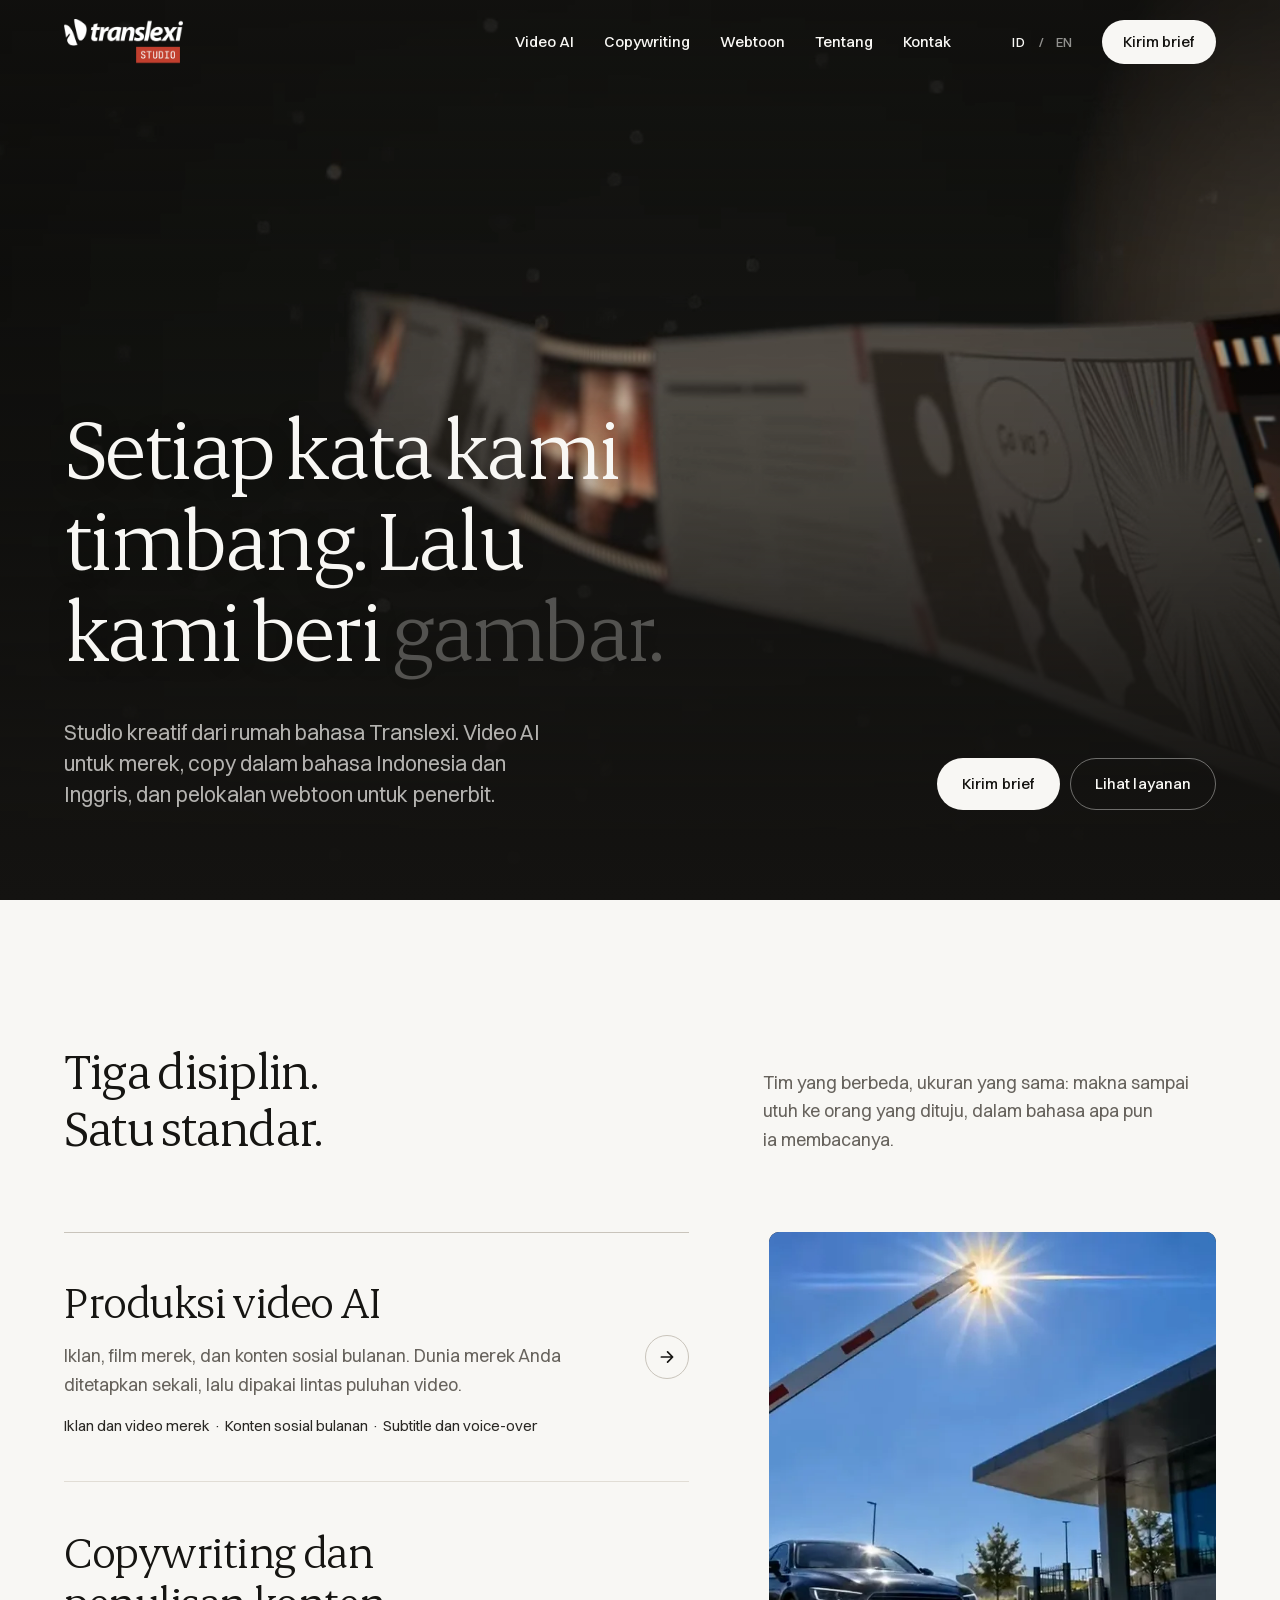
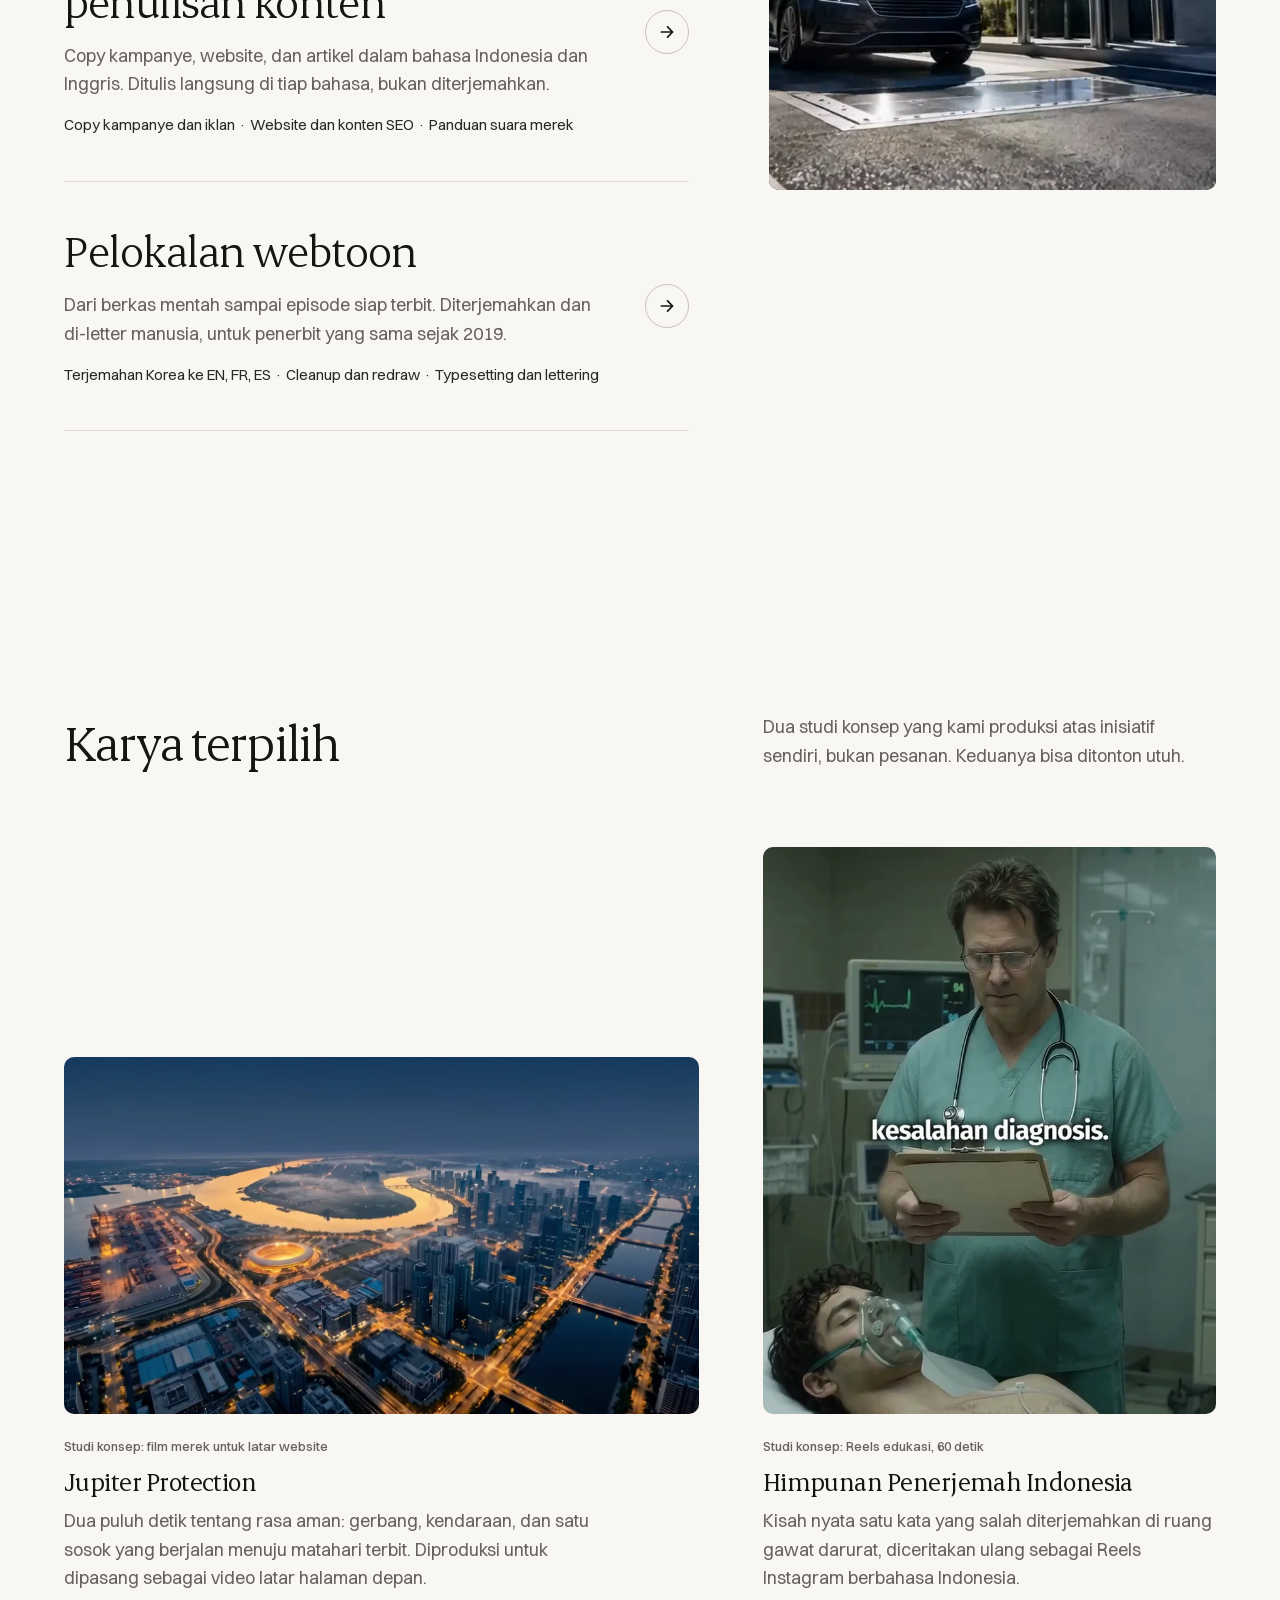
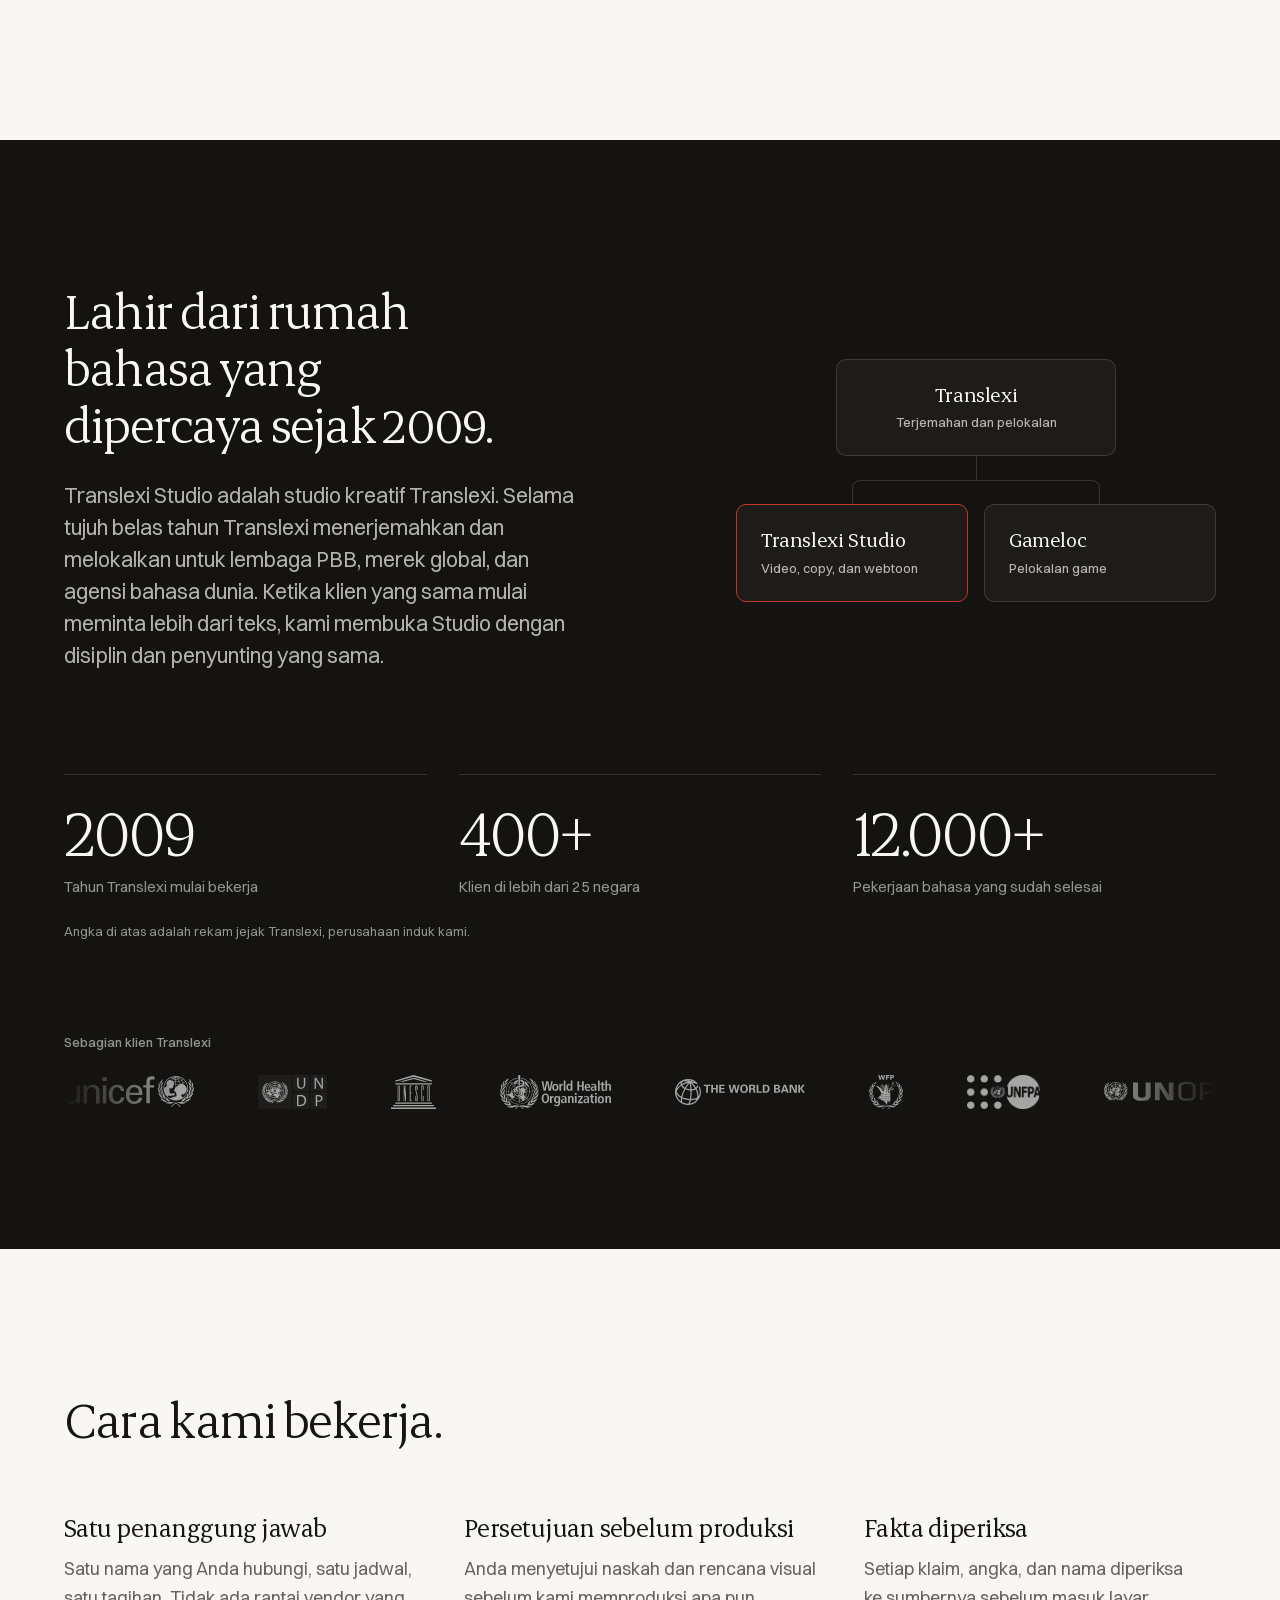
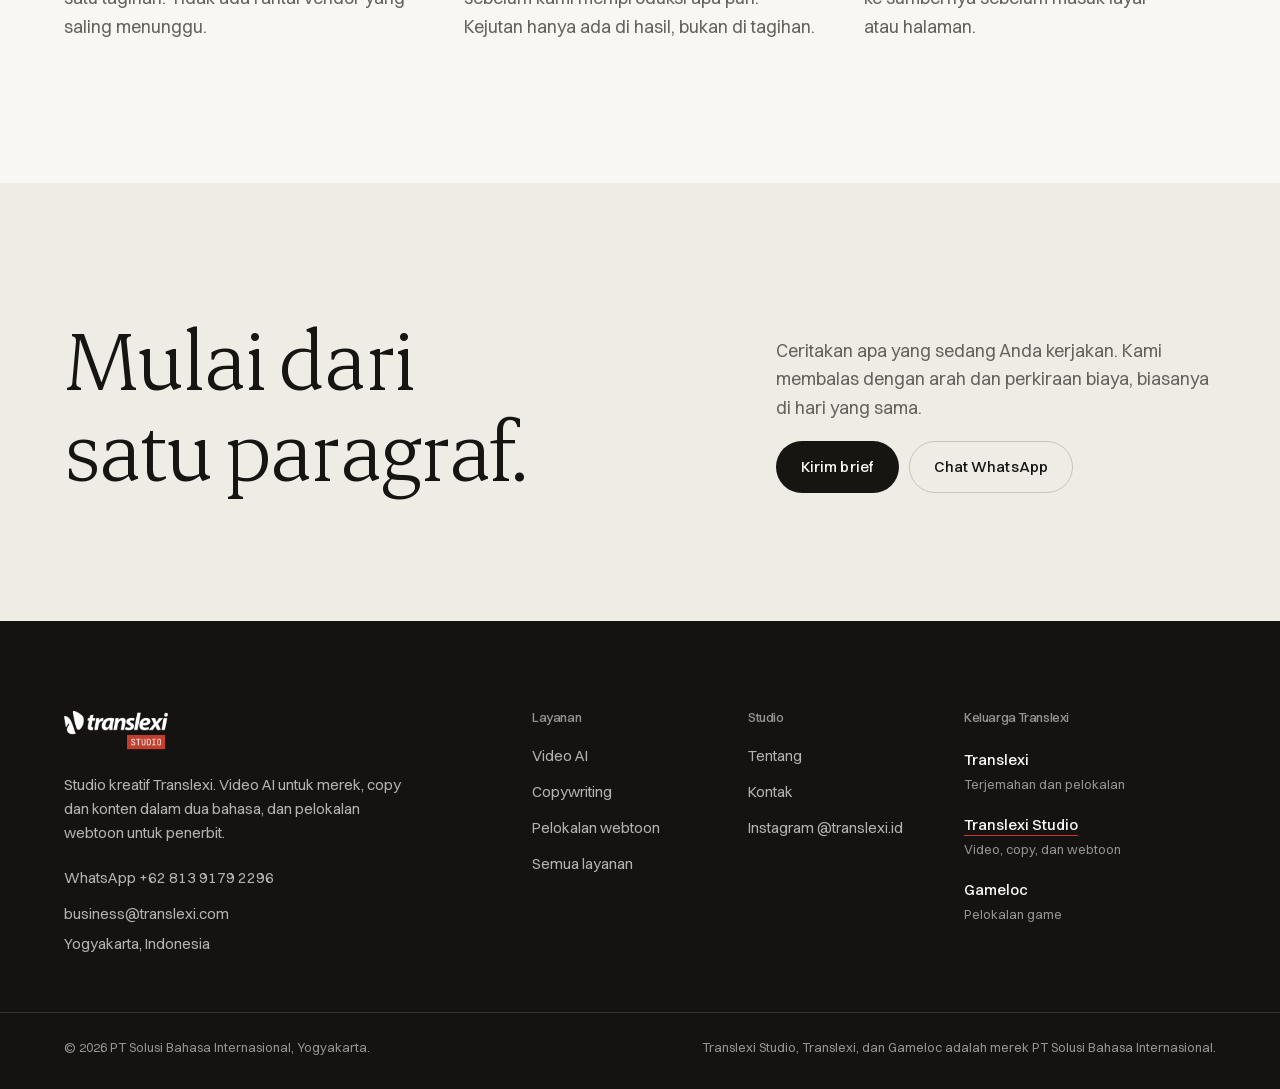
==== commit 0fbc54ed: "deploy: a44b27342c9b77185c327e3c382922528305ba67 translexi/studio@a44b27342c9b77185c327e3c3829225283" ====
--- a/index.html
+++ b/index.html
@@ -64,12 +64,11 @@
 
 <section class="hero">
   <video class="hero__video" poster="/assets/img/hero-poster.webp"
-         autoplay muted loop playsinline preload="metadata" aria-label="Cuplikan studi konsep Jupiter Protection oleh Translexi Studio">
+         autoplay muted loop playsinline preload="metadata" aria-label="Film pembuka Translexi Studio: strip film berisi panel komik, naskah, dan adegan video">
     <source src="/assets/video/hero.webm" type="video/webm">
     <source src="/assets/video/hero.mp4" type="video/mp4">
   </video>
   <div class="hero__tirai" aria-hidden="true"></div>
-  <p class="hero__takarir">Jupiter Protection, film merek. Studi konsep.</p>
   <div class="wadah hero__isi">
     <h1 class="hero__judul" data-waktu><span class="kata">Setiap</span> <span class="kata">kata</span> <span class="kata">kami</span> <span class="kata">timbang.</span> <span class="kata">Lalu</span> <span class="kata">kami</span> <span class="kata">beri</span> <span class="kata">gambar.</span></h1>
     <div class="hero__bawah">
--- a/assets/css/site.css
+++ b/assets/css/site.css
@@ -205,10 +205,6 @@
   justify-content:space-between}
 .hero__lede{font-size:var(--t-lede);line-height:1.45;margin:0;color:var(--putih-70);text-wrap:pretty}
 .hero__aksi{display:flex;flex-wrap:wrap;gap:10px}
-.hero__takarir{position:absolute;right:var(--tepi);top:calc(var(--nav) + 12px);margin:0;
-  font-size:var(--t-mini);font-weight:500;color:var(--putih-70);max-width:22rem;text-align:right;
-  display:flex;align-items:center;gap:10px;justify-content:flex-end}
-.hero__takarir::before{content:"";width:6px;height:6px;border-radius:50%;background:var(--bata);flex:none}
 
 /* Satu momen: kata judul menyala berurutan. Tanpa .js → tampil utuh. */
 .js .hero__judul[data-waktu] .kata{opacity:.28;transition:opacity .55s var(--ease)}
@@ -219,7 +215,6 @@
   .hero__isi{padding-top:16px;padding-bottom:64px}
   .hero__bawah{grid-template-columns:1fr}
   .hero__aksi .tombol{flex:1 1 auto}
-  .hero__takarir{position:static;width:100%;padding-inline:var(--tepi);justify-content:flex-start;text-align:left;margin-bottom:24px;max-width:none}
 }
 
 /* ---------- Bagian ---------- */
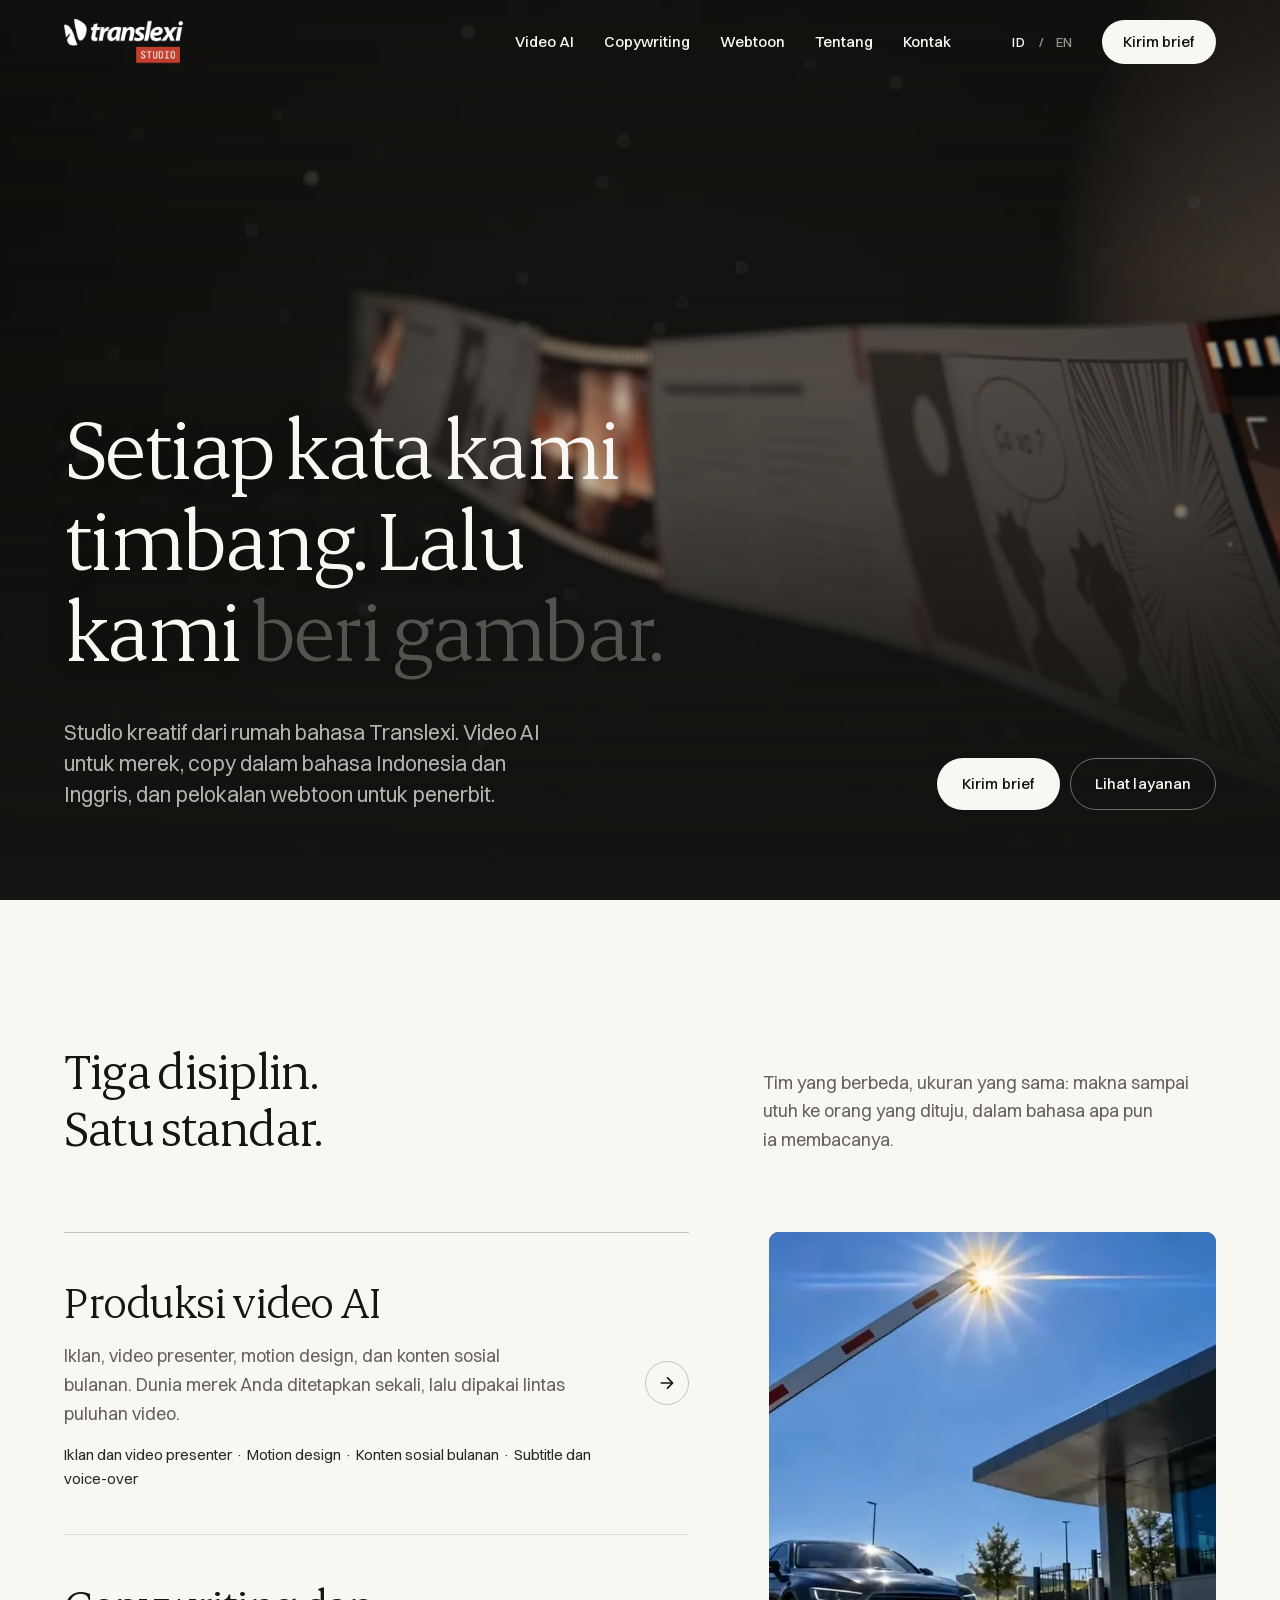
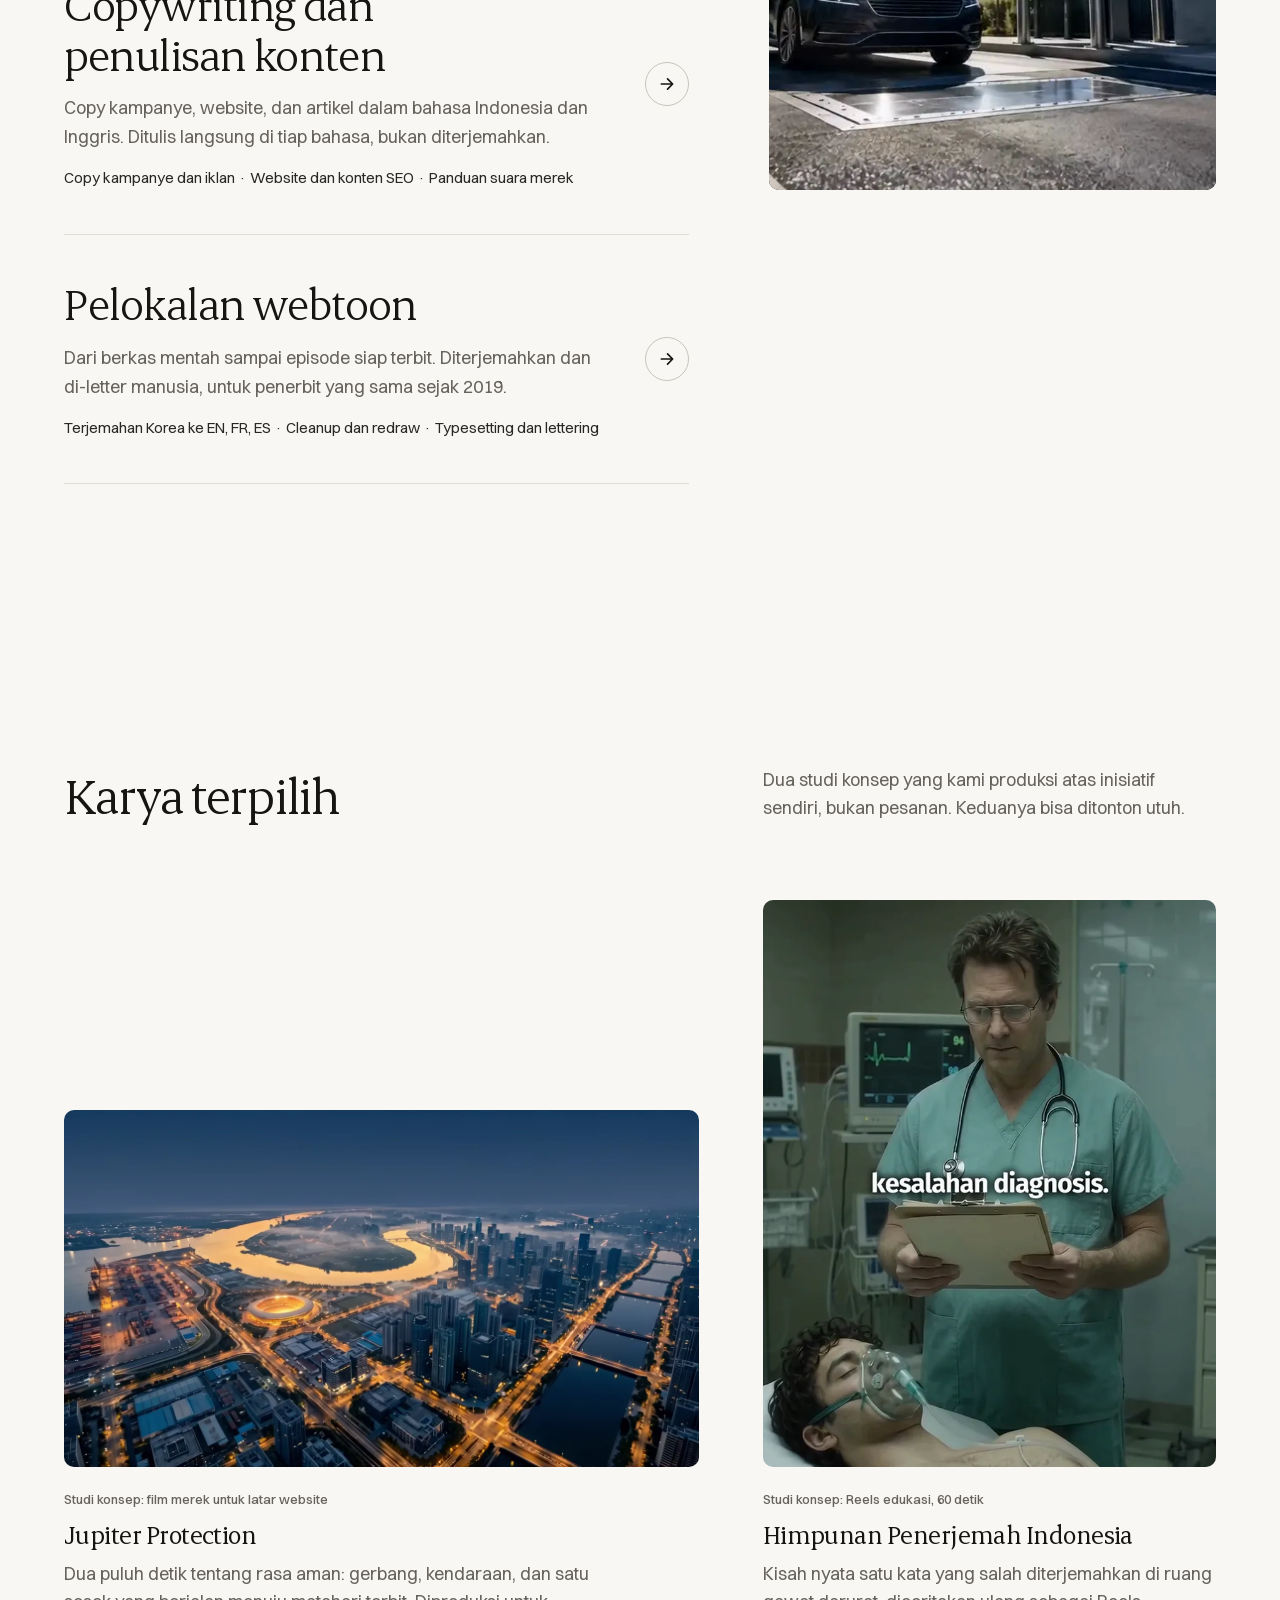
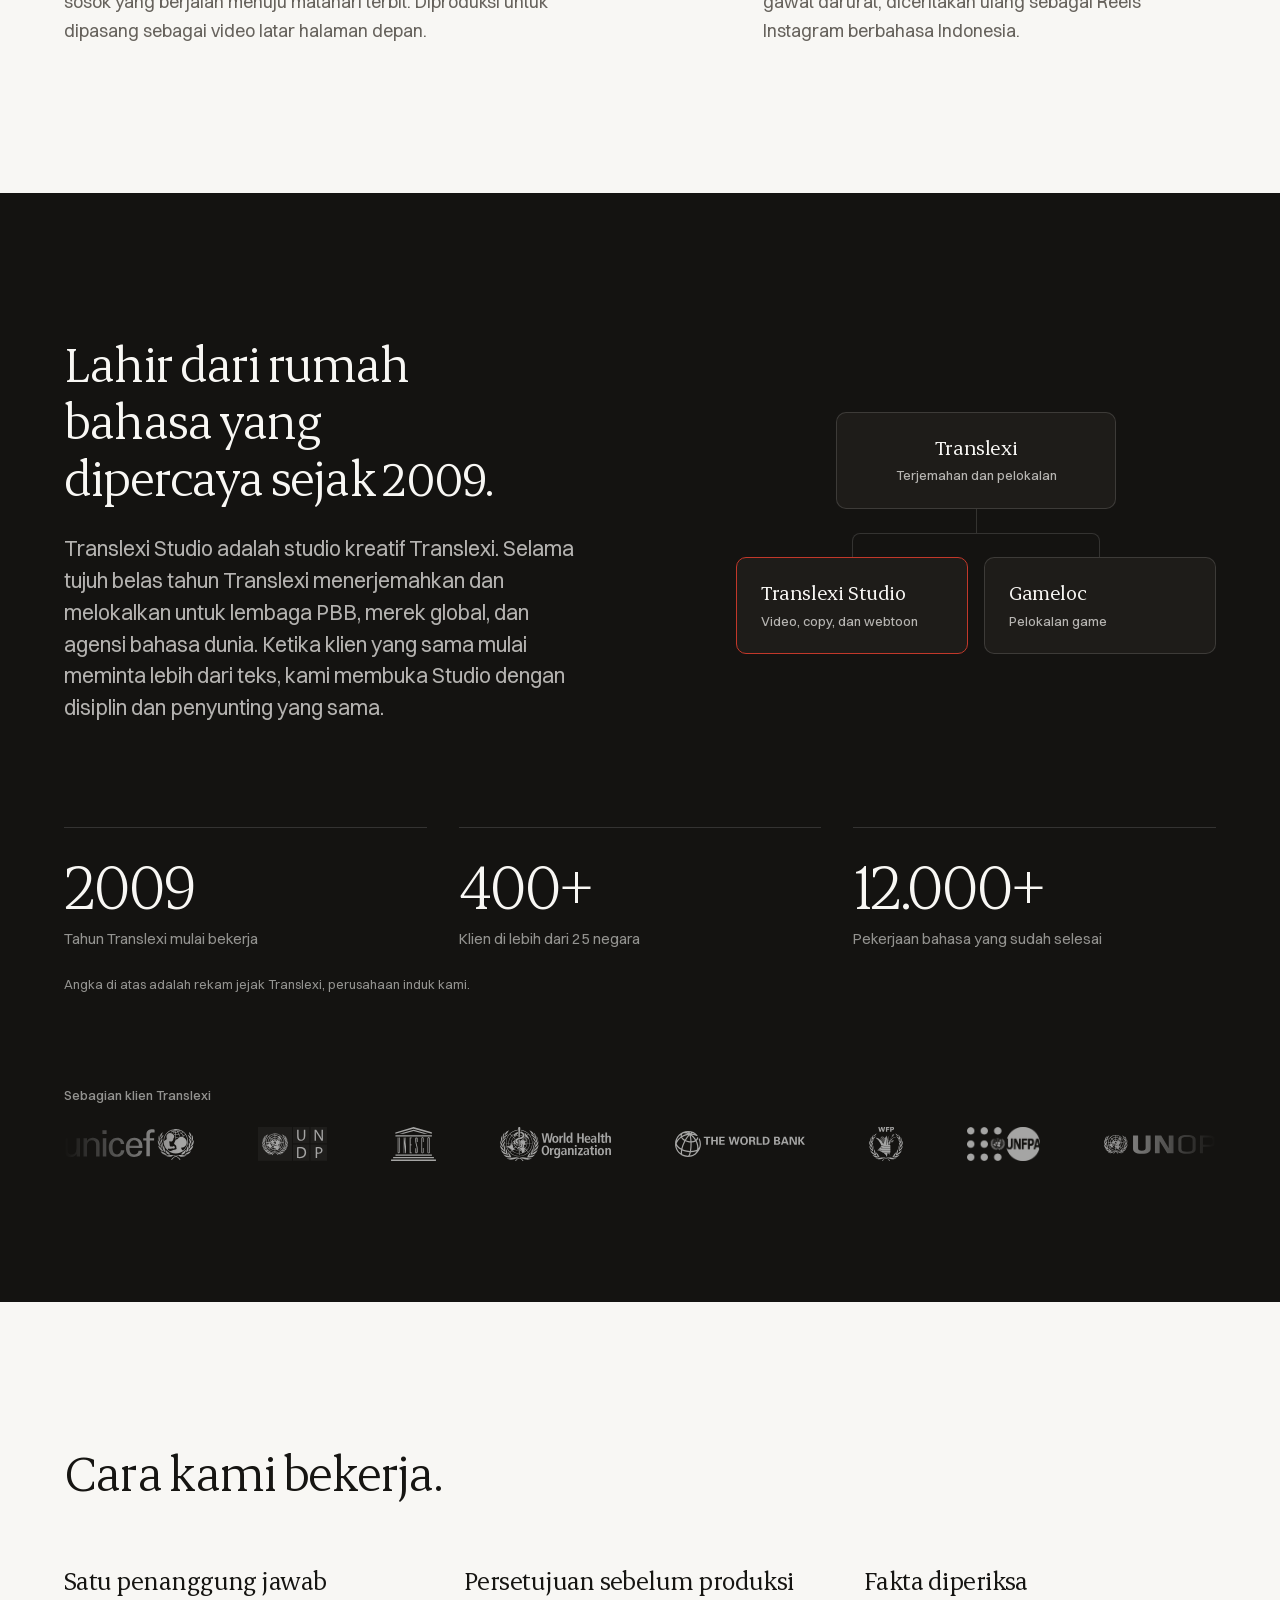
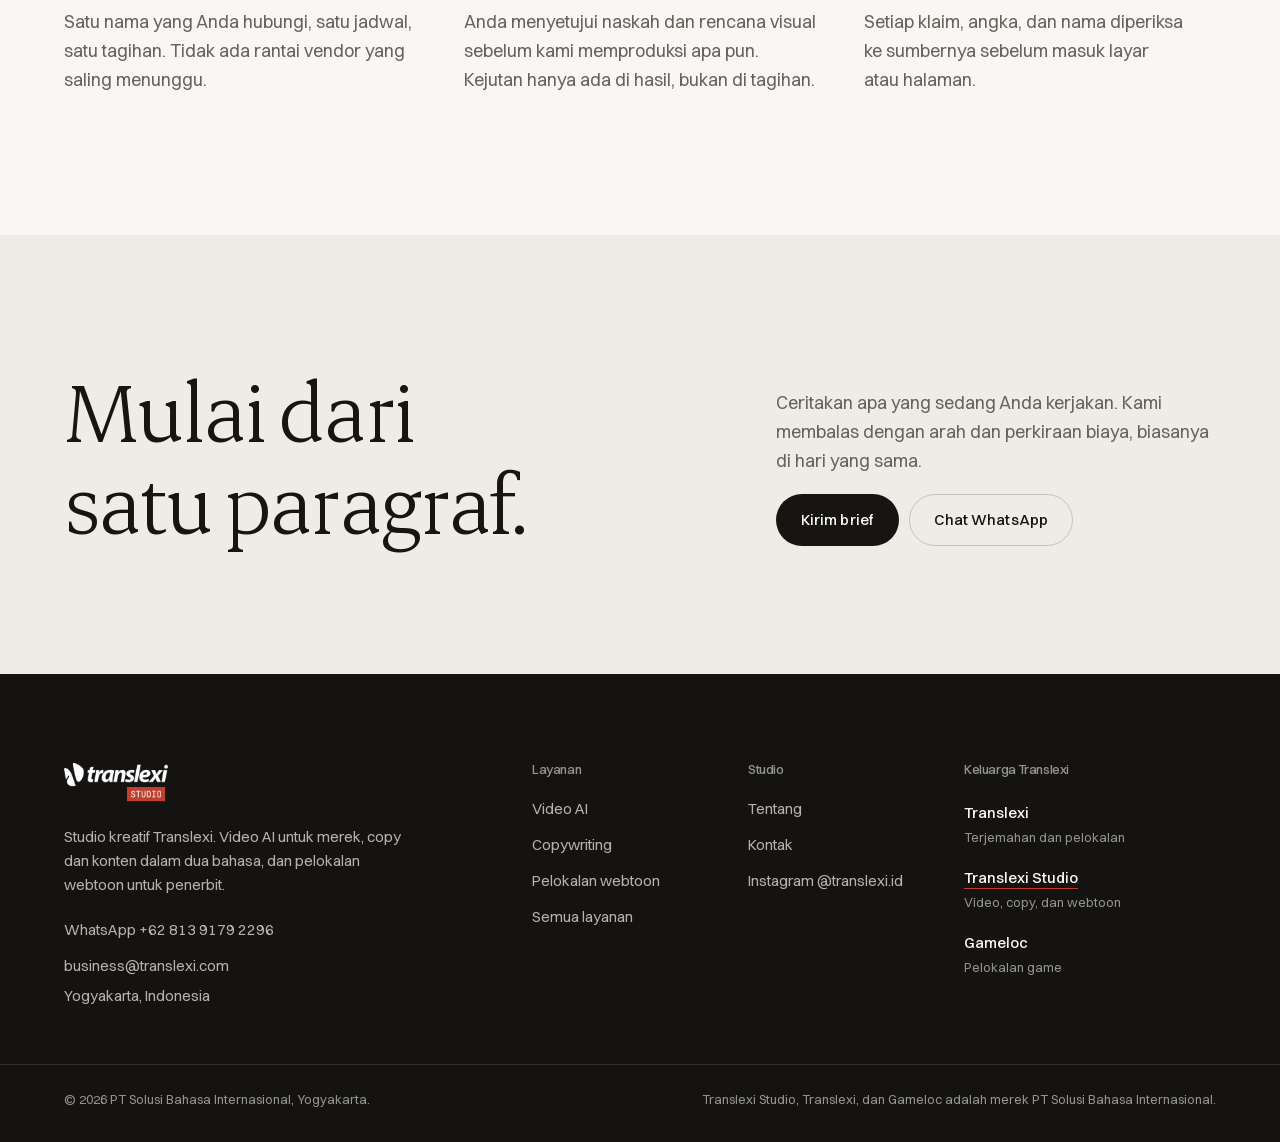
==== commit bdc64143: "deploy: fc4cfb89ed03c8acab2b0e5994b176f5d1b57a33 translexi/studio@fc4cfb89ed03c8acab2b0e5994b176f5d1" ====
--- a/index.html
+++ b/index.html
@@ -92,8 +92,8 @@
         <li class="indeks__baris">
           <h3 class="indeks__nama"><a href="/layanan/video-ai/">Produksi video AI</a></h3>
           <span class="indeks__panah" aria-hidden="true"><svg viewBox="0 0 16 16" fill="none" stroke="currentColor" stroke-width="1.5" stroke-linecap="round" stroke-linejoin="round"><path d="M3 8h9M8.5 3.5 13 8l-4.5 4.5"/></svg></span>
-          <p class="indeks__d">Iklan, film merek, dan konten sosial bulanan. Dunia merek Anda ditetapkan sekali, lalu dipakai lintas puluhan video.</p>
-          <p class="indeks__termasuk">Iklan dan video merek · Konten sosial bulanan · Subtitle dan voice-over</p>
+          <p class="indeks__d">Iklan, video presenter, motion design, dan konten sosial bulanan. Dunia merek Anda ditetapkan sekali, lalu dipakai lintas puluhan video.</p>
+          <p class="indeks__termasuk">Iklan dan video presenter · Motion design · Konten sosial bulanan · Subtitle dan voice-over</p>
         </li>
         <li class="indeks__baris">
           <h3 class="indeks__nama"><a href="/layanan/copywriting/">Copywriting dan penulisan konten</a></h3>
--- a/assets/css/site.css
+++ b/assets/css/site.css
@@ -217,6 +217,152 @@
   .hero__aksi .tombol{flex:1 1 auto}
 }
 
+/* ---------- Layar: hero laman Video AI ----------
+   Ruang putar. Latar malam, showreel vertikal di kanan, dan cahayanya tumpah ke
+   ruangan: kanvas 18×32 piksel yang dilukis dari video beberapa kali per detik,
+   diperbesar dan dikaburkan. Bukan video kedua, jadi nol unduhan tambahan. */
+.layar{--reel-h:clamp(520px,100svh - var(--nav) - 190px,800px);
+  position:relative;background:var(--malam);color:var(--putih);overflow:clip;isolation:isolate;
+  padding-block:calc(var(--nav) + clamp(24px,3.5vw,48px)) clamp(56px,7vw,104px)}
+.layar__grid{display:grid;grid-template-columns:minmax(0,1fr) auto;
+  grid-template-areas:"jejak reel" "judul reel" "teks reel" "spek reel";
+  grid-template-rows:auto auto auto 1fr;column-gap:clamp(48px,8vw,136px)}
+/* Diawali .layar: aturan .kepala__jejak (abu untuk latar kertas) muncul lebih
+   belakang di berkas ini dan akan menang bila spesifisitasnya setara. */
+.layar__jejak{grid-area:jejak}
+.layar .layar__jejak{color:var(--putih-45)}
+.layar .layar__jejak a:hover{color:var(--putih)}
+.layar .layar__jejak span[aria-hidden]{color:rgba(248,247,244,.24)}
+.layar__judul{grid-area:judul;font-size:clamp(2.75rem,1.2rem + 4vw,5.4rem);margin-bottom:clamp(24px,3vw,40px)}
+.layar__kalimat{display:block}
+.layar__teks{grid-area:teks}
+.layar__lede{font-size:var(--t-lede);line-height:1.5;color:var(--putih-70);max-width:31rem;margin:0 0 32px}
+.layar__spek{grid-area:spek;align-self:end;margin-top:56px;max-width:34rem}
+/* .spek.spek--gelap, bukan .spek--gelap: aturan dasar .spek ada lebih belakang. */
+.spek.spek--gelap{border-top-color:var(--garis-gelap)}
+.spek.spek--gelap dt{color:var(--putih-45)}
+.spek.spek--gelap dd{color:var(--putih)}
+
+.reel{grid-area:reel;margin:0;width:calc(var(--reel-h) * 9 / 16)}
+/* Sengaja TANPA isolation: kanvas z-index:-1 harus jatuh ke konteks .layar, di
+   bawah teks dan kendali. Dengan isolation, cahaya melapisi judul (cacat nyata). */
+.reel__layar{position:relative}
+.reel__video{width:100%;height:auto;aspect-ratio:9/16;object-fit:cover;border-radius:18px;background:#11110f;
+  box-shadow:0 0 0 1px rgba(248,247,244,.1),0 60px 120px -40px rgba(0,0,0,.85)}
+.reel__cahaya{position:absolute;z-index:-1;left:-60%;top:-14%;width:220%;height:128%;pointer-events:none;
+  filter:blur(64px) saturate(1.7);opacity:0;transition:opacity 1.6s var(--ease)}
+.reel--hidup .reel__cahaya{opacity:.6}
+
+.reel__kendali{display:none;margin-top:16px;position:relative}
+.js .reel__kendali{display:block}
+.reel__nama{margin:0;font-size:var(--t-mini);font-weight:500;line-height:1.35;color:var(--putih-70);
+  min-height:1.35em;text-wrap:balance}
+.reel__bab{display:flex;gap:5px;margin-top:2px}
+.reel__bab li{display:flex;flex-basis:0;min-width:0}
+.reel__segmen{flex:1;position:relative;height:30px;padding:0;border:0;background:none;cursor:pointer;border-radius:4px}
+.reel__segmen::before,.reel__isi{content:"";position:absolute;left:0;right:0;top:13px;height:3px;border-radius:2px}
+.reel__segmen::before{background:rgba(248,247,244,.2);transition:background-color .2s}
+.reel__segmen:hover::before{background:rgba(248,247,244,.38)}
+.reel__isi{display:block;background:var(--putih);transform-origin:left center;transform:scaleX(var(--isi,0))}
+.reel__segmen:focus-visible{outline-offset:2px}
+.reel__baris{display:flex;align-items:center;justify-content:space-between;gap:12px;margin-top:6px}
+.reel__jeda{flex:none;width:44px;height:44px;margin-left:-2px;border-radius:50%;border:1px solid var(--garis-gelap);
+  background:none;color:var(--putih);display:grid;place-items:center;cursor:pointer;
+  transition:border-color .2s var(--ease),background-color .2s var(--ease)}
+.reel__jeda:hover{border-color:var(--putih-45);background:rgba(248,247,244,.06)}
+.reel__jeda svg{grid-area:1/1;width:15px;height:15px}
+.reel__ikon-jeda path{fill:none;stroke:currentColor;stroke-width:1.7;stroke-linecap:round}
+.reel__ikon-putar path{fill:currentColor}
+.reel__ikon-putar,.reel--diam .reel__ikon-jeda{display:none}
+.reel--diam .reel__ikon-putar{display:block}
+.reel__suara{display:inline-flex;align-items:center;gap:9px;min-height:44px;padding:0 18px 0 14px;
+  border-radius:var(--pil);border:1px solid var(--kertas);background:var(--kertas);color:var(--tinta);
+  font:500 var(--t-mini)/1.1 var(--sans);letter-spacing:.005em;cursor:pointer;white-space:nowrap;
+  transition:background-color .25s var(--ease),color .25s var(--ease),border-color .25s var(--ease)}
+.reel__suara:hover{background:#fff}
+.reel__suara svg{width:16px;height:16px;flex:none}
+.reel__speaker{fill:currentColor}
+.reel__gelombang{fill:none;stroke:currentColor;stroke-width:1.4;stroke-linecap:round}
+/* Sesudah ajakan pertama, tombol suara turun pangkat menjadi sakelar bergaris. */
+.reel--disentuh .reel__suara{background:none;color:var(--putih);border-color:rgba(248,247,244,.3)}
+.reel--disentuh .reel__suara:hover{border-color:var(--putih);background:rgba(248,247,244,.08)}
+.reel--bersuara .reel__gelombang{opacity:1}
+.reel--disentuh:not(.reel--bersuara) .reel__gelombang{opacity:.35}
+
+@media (min-width:1180px){.layar__spek{grid-template-columns:repeat(4,minmax(0,1fr));max-width:none}}
+@media (max-width:900px){
+  .layar{--reel-h:clamp(440px,58svh,560px)}
+  .layar__grid{column-gap:40px}
+  .layar__judul{font-size:clamp(2.4rem,1rem + 4vw,3.6rem)}
+}
+@media (max-width:760px){
+  .layar{padding-top:calc(var(--nav) + 20px)}
+  .layar__grid{grid-template-columns:minmax(0,1fr);grid-template-areas:"jejak" "judul" "reel" "teks" "spek";
+    grid-template-rows:none}
+  .reel{width:min(100%,400px);margin-bottom:40px}
+  .reel__cahaya{left:-30%;width:160%}
+  .layar__spek{margin-top:44px}
+  .layar__teks .tombol{width:100%}
+}
+
+/* ---------- Kerja: indeks layanan laman video ---------- */
+.kerja__judul{margin-bottom:clamp(40px,5vw,72px)}
+.kerja__daftar{border-top:1px solid var(--garis-kuat)}
+.kerja__baris{display:grid;grid-template-columns:minmax(0,5fr) minmax(0,7fr);gap:14px 64px;
+  padding:clamp(28px,3.4vw,44px) 0;border-bottom:1px solid var(--garis)}
+.kerja__nama{font-size:clamp(1.75rem,1.25rem + 1.8vw,2.75rem);font-weight:380;line-height:1.04;
+  letter-spacing:-.03em;word-spacing:-.05em}
+.kerja__isi p{margin:0;color:var(--abu);max-width:36rem}
+.kerja__termasuk{display:flex;flex-wrap:wrap;gap:8px;margin-top:20px}
+.kerja__termasuk li{font-size:var(--t-mini);font-weight:500;line-height:1.2;color:var(--tinta-2);
+  padding:7px 13px;border-radius:var(--pil);background:var(--kertas-2)}
+@media (max-width:760px){.kerja__baris{grid-template-columns:1fr}}
+
+/* ---------- Banding: tiga pilihan, kolom kami di latar malam ---------- */
+.banding__tabel{width:100%;border-collapse:separate;border-spacing:0;table-layout:fixed}
+.banding__tabel th,.banding__tabel td{padding:20px 24px;text-align:left;vertical-align:top;
+  border-bottom:1px solid var(--garis-kuat);font-size:var(--t-kecil);line-height:1.45;font-weight:400}
+.banding__sudut{width:22%;border-bottom-color:var(--tinta)}
+.banding__tabel thead .banding__sudut{border-bottom-color:var(--tinta)}
+.banding__tabel thead th{font-family:var(--serif);font-weight:420;font-size:clamp(1.2rem,1.05rem + .5vw,1.55rem);
+  letter-spacing:-.02em;line-height:1.15;padding-top:26px;padding-bottom:22px;border-bottom-color:var(--tinta)}
+.banding__tabel tbody th{font-weight:500;color:var(--tinta);padding-left:0}
+.banding__tabel td{color:var(--abu)}
+.banding__tabel .banding__kami{background:var(--malam);color:var(--putih);border-bottom-color:var(--garis-gelap)}
+.banding__tabel thead .banding__kami{border-radius:var(--r) var(--r) 0 0;box-shadow:inset 0 2px 0 var(--bata)}
+.banding__tabel tbody tr:last-child>*{border-bottom:0}
+.banding__tabel tbody tr:last-child .banding__kami{border-radius:0 0 var(--r) var(--r)}
+@media (max-width:760px){
+  .banding__tabel,.banding__tabel tbody,.banding__tabel tr,.banding__tabel th,.banding__tabel td{display:block;width:auto}
+  .banding__tabel thead{position:absolute;width:1px;height:1px;overflow:hidden;clip-path:inset(50%);white-space:nowrap}
+  .banding__tabel tbody tr{padding:26px 0 22px;border-top:1px solid var(--garis-kuat)}
+  .banding__tabel tbody tr:first-child{border-top-color:var(--tinta)}
+  .banding__tabel tbody th{font-family:var(--serif);font-size:1.3rem;font-weight:430;letter-spacing:-.016em;
+    padding:0 0 10px;border:0}
+  .banding__tabel td{display:grid;grid-template-columns:7.5em minmax(0,1fr);gap:4px 14px;padding:12px 0;border:0;
+    border-top:1px solid var(--garis)}
+  .banding__tabel td::before{content:attr(data-kolom);font-size:var(--t-mini);font-weight:500;color:var(--abu);line-height:1.5}
+  .banding__tabel td.banding__kami{padding:14px 16px;margin:6px 0;border:0;border-radius:var(--r)}
+  .banding__tabel td.banding__kami+td{border-top:0}
+  .banding__tabel td.banding__kami::before{color:var(--putih-45)}
+  .banding__tabel tbody tr:last-child .banding__kami{border-radius:var(--r)}
+}
+
+/* ---------- Takarir: demo subtitle (laman video) ---------- */
+.takarir__isi{display:grid;grid-template-columns:minmax(0,6fr) minmax(0,6fr);gap:48px 96px;align-items:center}
+.takarir__kiri .sorot__teks{margin-top:28px}
+.takarir__demo{padding:clamp(24px,3vw,44px);border-radius:var(--r);background:var(--malam-2);
+  border:1px solid var(--garis-gelap)}
+.takarir__label{font-size:var(--t-mini);font-weight:500;color:var(--putih-45);margin:0 0 14px}
+.takarir__label--kami{margin-top:36px}
+.takarir__baris{margin:0;text-align:center;font-family:var(--sans);font-weight:500;
+  font-size:clamp(1.05rem,.95rem + .5vw,1.35rem);line-height:1.5}
+.takarir__baris{background:rgba(0,0,0,.5);color:#fff;padding:.5em .9em;border-radius:6px;text-wrap:balance}
+.takarir__salah{text-decoration:underline wavy var(--bata) 1.5px;text-underline-offset:6px}
+.takarir__benar{text-decoration:underline rgba(248,247,244,.5) 1px;text-underline-offset:6px}
+.takarir__catatan{margin:28px 0 0;font-size:var(--t-mini);color:var(--putih-45)}
+@media (max-width:900px){.takarir__isi{grid-template-columns:1fr}}
+
 /* ---------- Bagian ---------- */
 .bagian{padding-block:var(--ruang)}
 .bagian--malam{background:var(--malam);color:var(--putih)}
